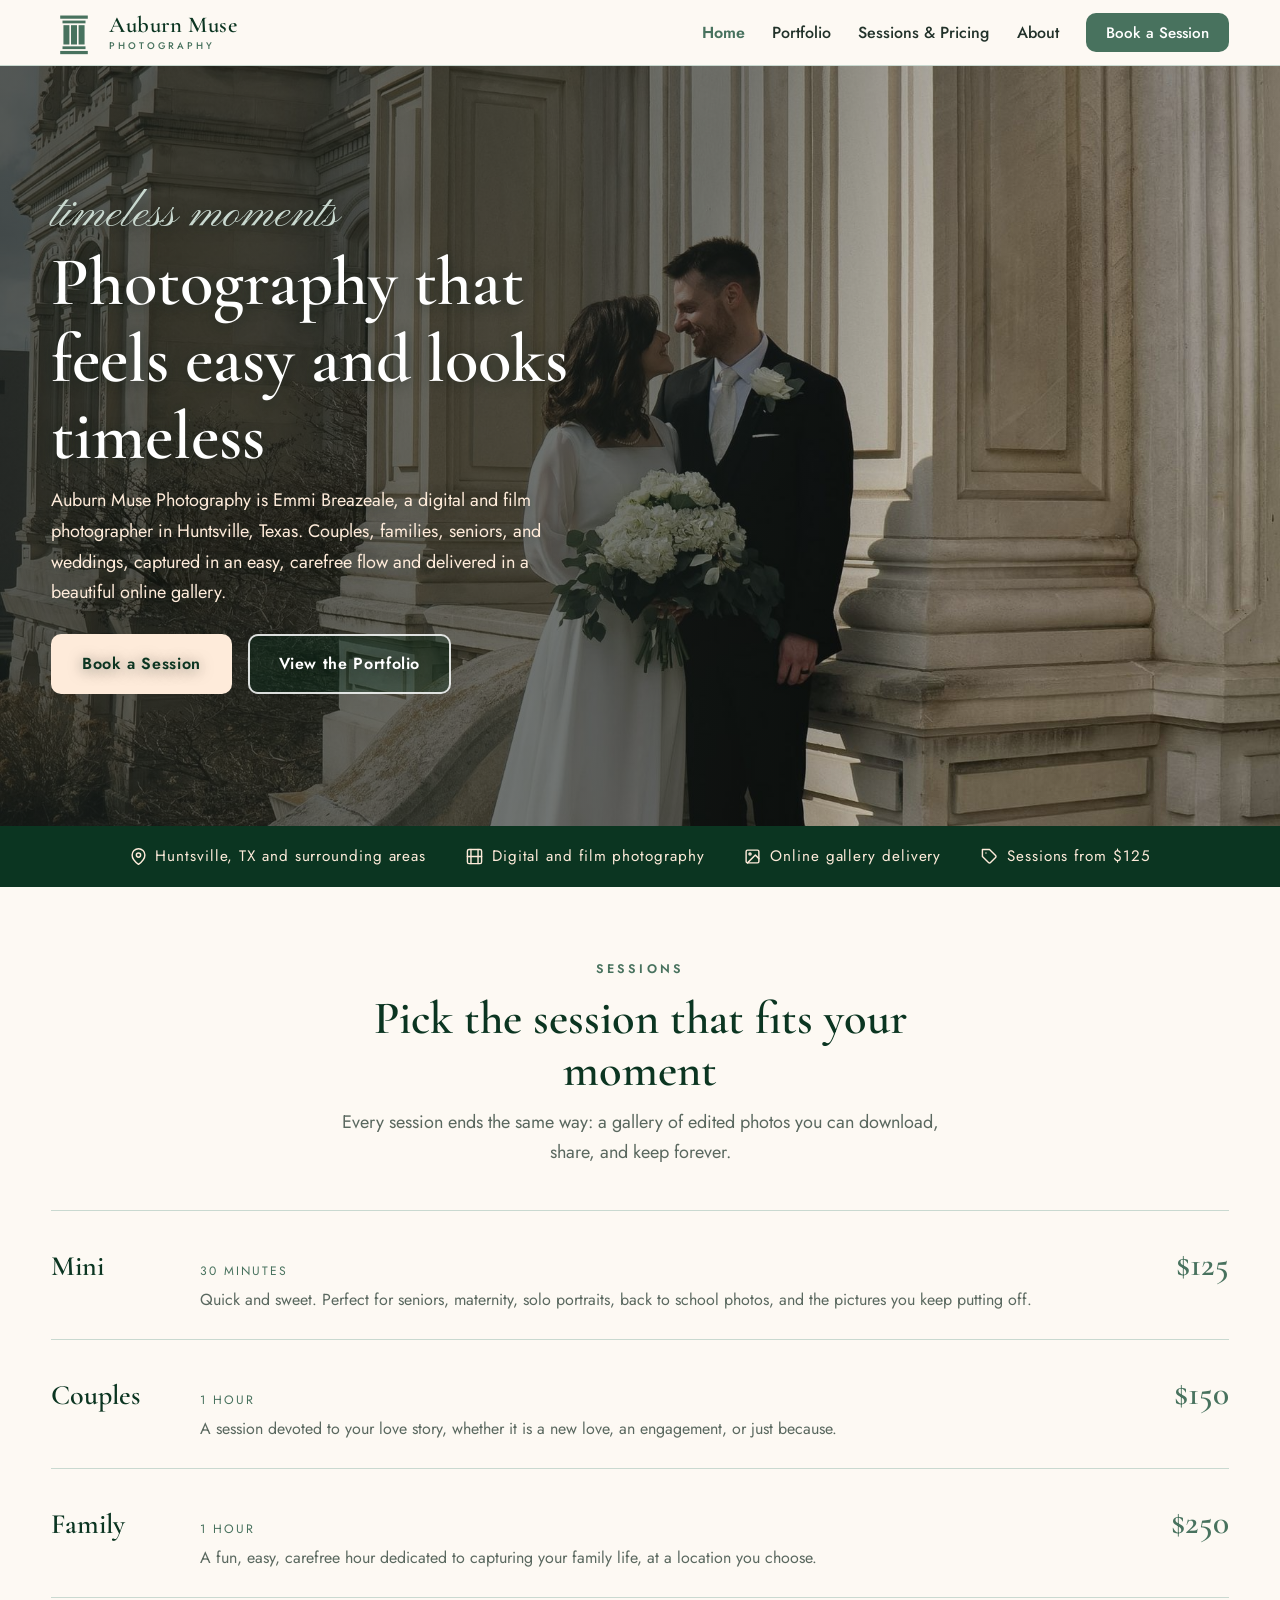
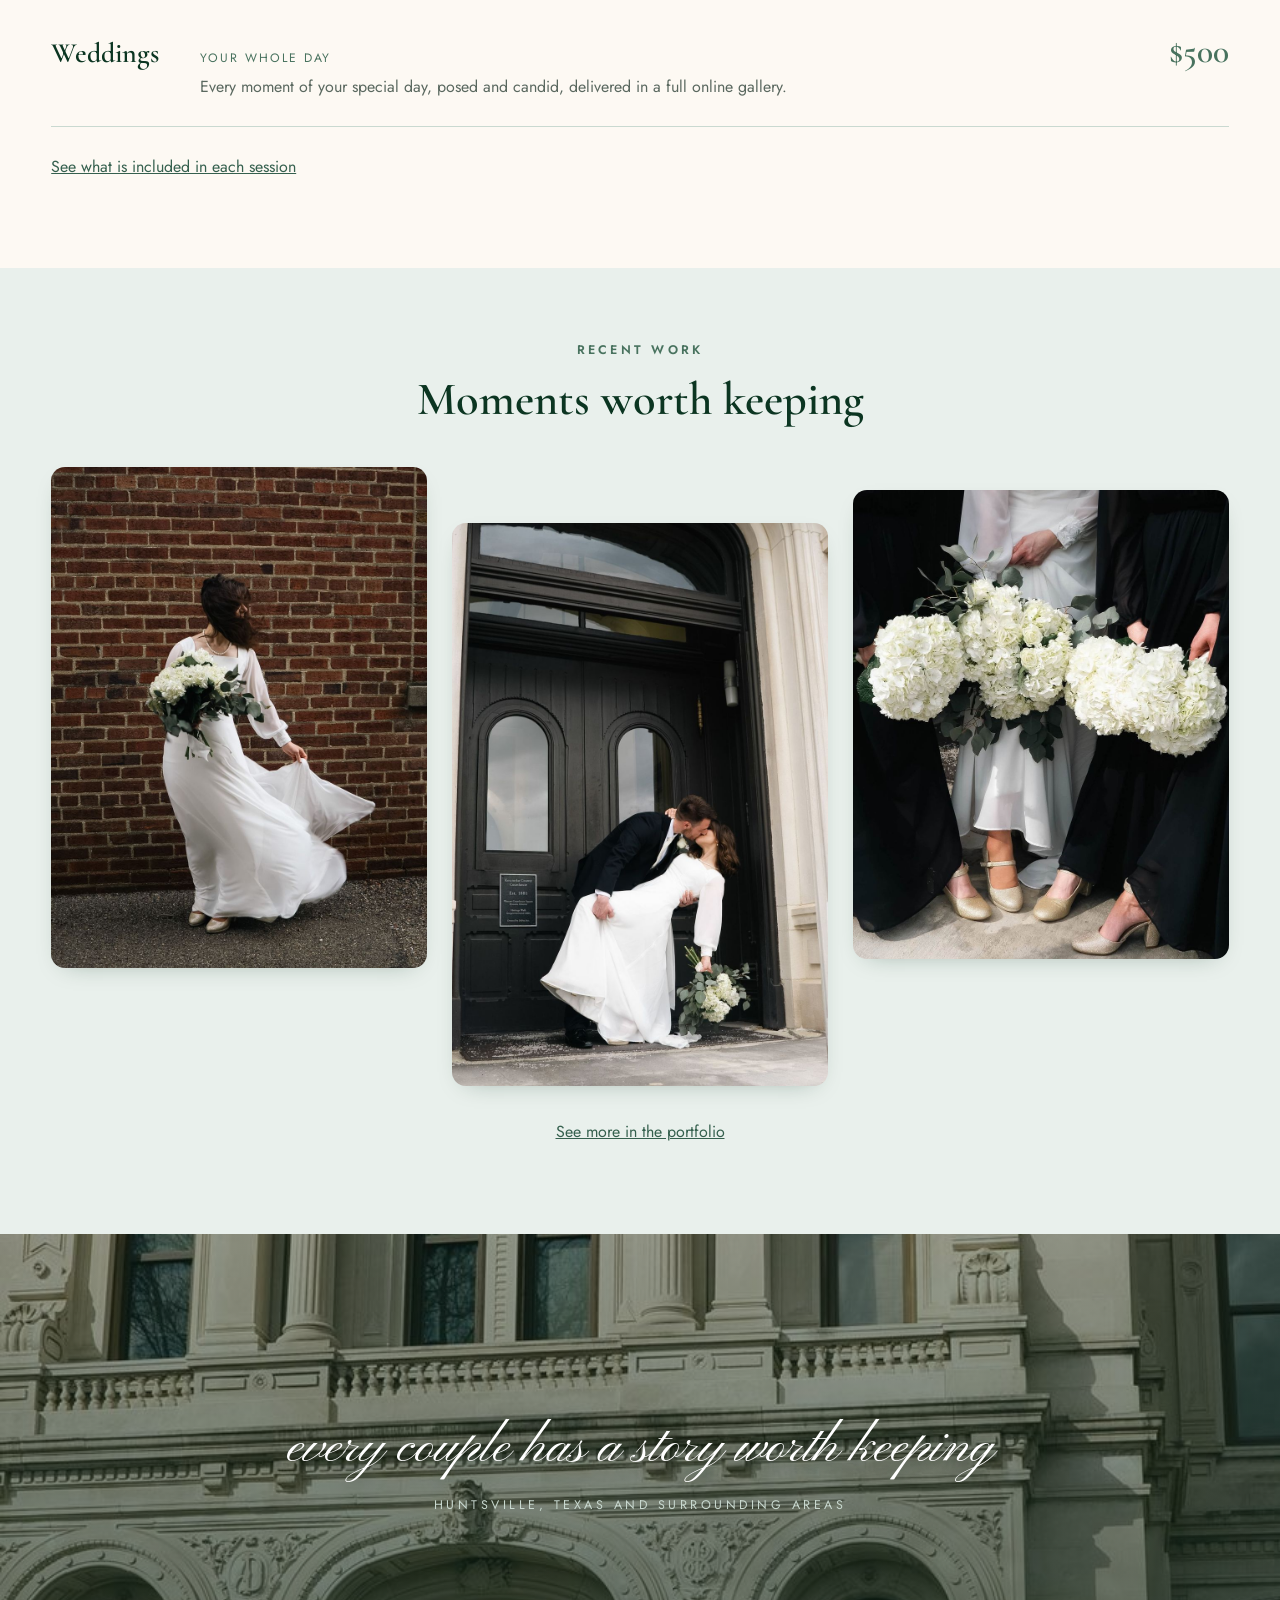
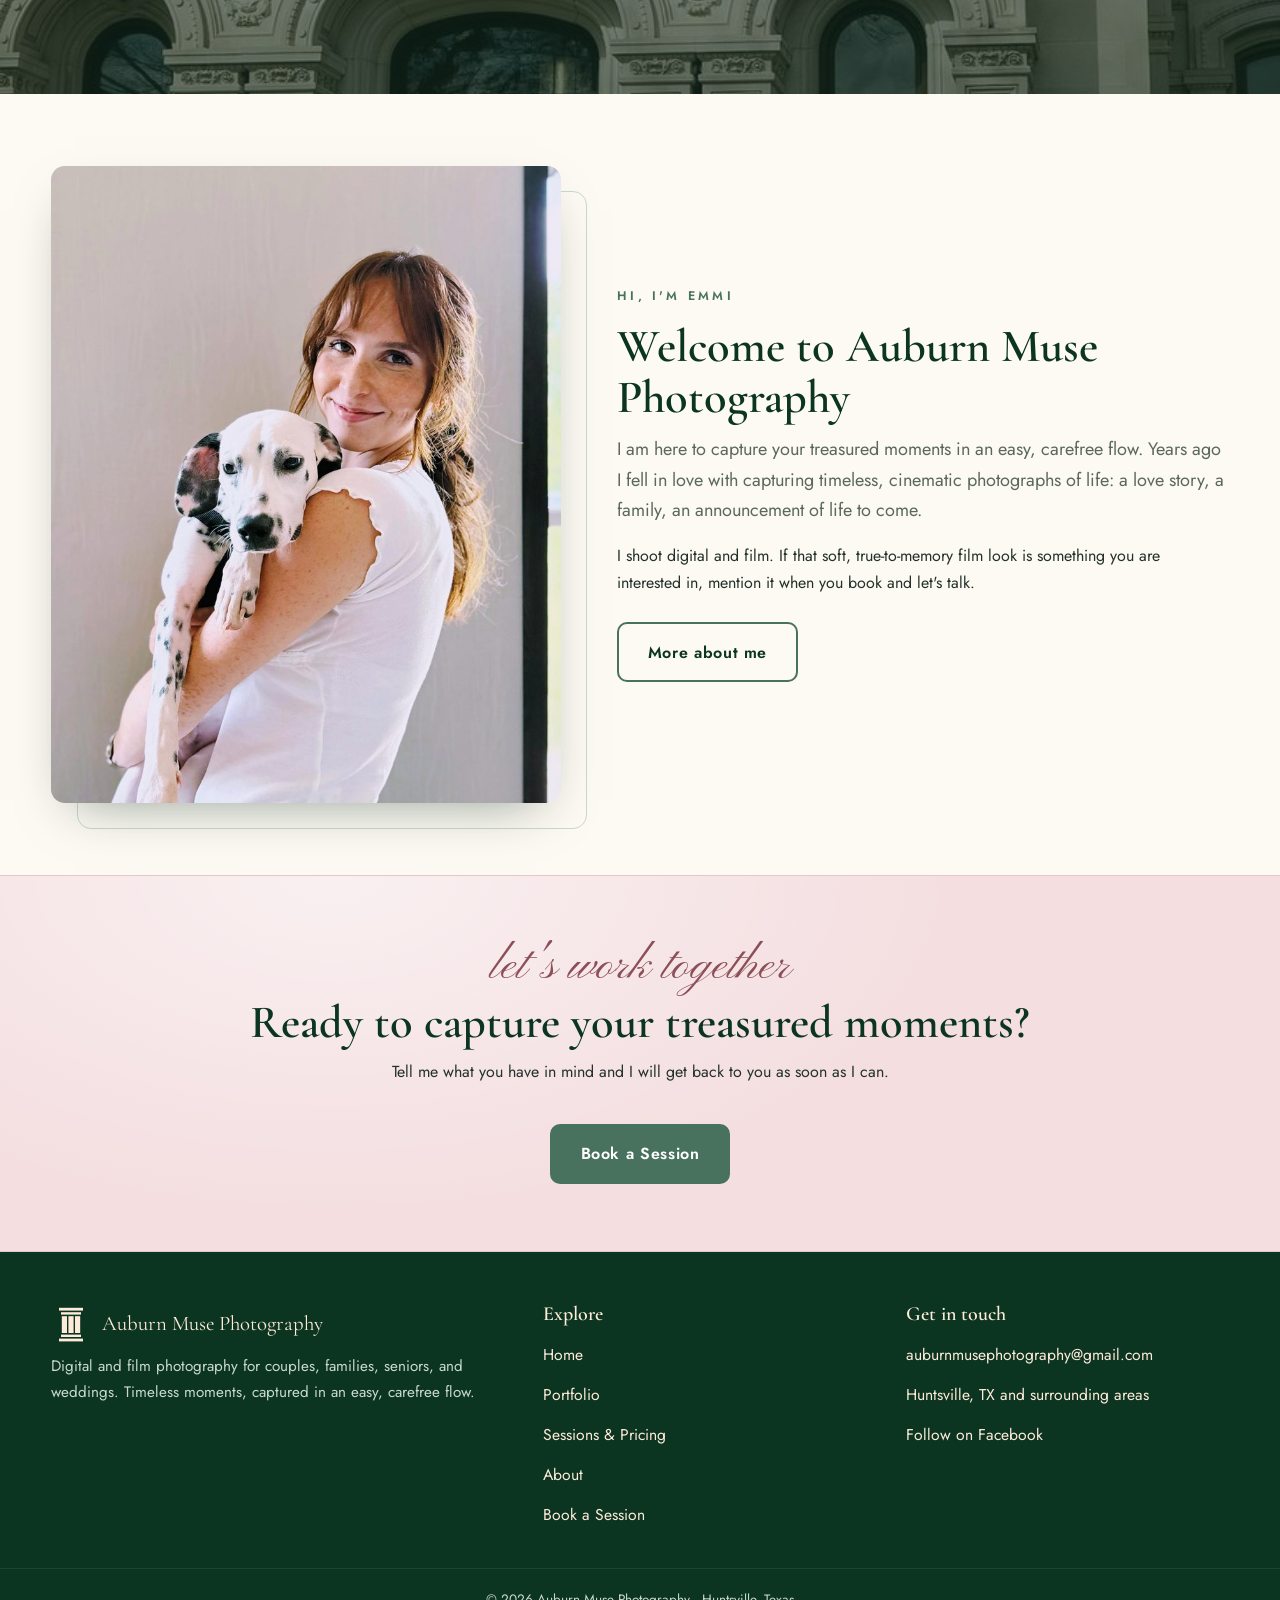
==== index.html @ 27976c20 "Add the remaining Pixieset photos, Facebook link, and an editorial design pass Pulled the other 10 p" ====
<!DOCTYPE html>
<html lang="en">
<head>
  <meta charset="UTF-8">
  <meta name="viewport" content="width=device-width, initial-scale=1.0">
  <meta name="color-scheme" content="light only">
  <meta name="supported-color-schemes" content="light">
  <!-- DRAFT MODE: remove the noindex line and open robots.txt at launch -->
  <meta name="robots" content="noindex,nofollow">
  <title>Auburn Muse Photography | Huntsville, TX Photographer</title>
  <meta name="description" content="Digital and film photography in Huntsville, Texas. Couples, family, senior, and wedding sessions with an easy, carefree flow, delivered in a beautiful online gallery. Sessions from $125.">
  <link rel="canonical" href="https://alexharper24.github.io/auburnmuse-website-repo/">
  <meta name="geo.region" content="US-TX">
  <meta name="geo.placename" content="Huntsville, Texas">
  <meta property="og:type" content="website">
  <meta property="og:title" content="Auburn Muse Photography | Huntsville, TX Photographer">
  <meta property="og:description" content="Digital and film photography in Huntsville, Texas. Couples, families, seniors, and weddings, captured in an easy, carefree flow.">
  <meta property="og:url" content="https://alexharper24.github.io/auburnmuse-website-repo/">
  <meta property="og:image" content="https://alexharper24.github.io/auburnmuse-website-repo/img/hero-couple-columns.jpg">
  <meta property="og:site_name" content="Auburn Muse Photography">
  <meta name="twitter:card" content="summary_large_image">
  <link rel="icon" href="favicon.ico?v=1" sizes="any">
  <link rel="icon" type="image/png" href="img/favicon.png?v=1">
  <link rel="apple-touch-icon" href="img/apple-touch-icon.png?v=1">
  <link rel="preconnect" href="https://fonts.googleapis.com">
  <link rel="preconnect" href="https://fonts.gstatic.com" crossorigin>
  <link href="https://fonts.googleapis.com/css2?family=Cormorant+Garamond:ital,wght@0,400;0,500;0,600;0,700;1,400;1,500&family=Jost:wght@400;500;600&family=Pinyon+Script&display=swap" rel="stylesheet">
  <link rel="stylesheet" href="style.css?v=4">
  <script type="application/ld+json">
  {
    "@context": "https://schema.org",
    "@type": "LocalBusiness",
    "name": "Auburn Muse Photography",
    "description": "Digital and film photography in Huntsville, Texas. Couples, family, senior, and wedding photo sessions delivered in an online gallery.",
    "image": "https://alexharper24.github.io/auburnmuse-website-repo/img/hero-couple-columns.jpg",
    "url": "https://alexharper24.github.io/auburnmuse-website-repo/",
    "email": "auburnmusephotography@gmail.com",
    "priceRange": "$125-$500",
    "founder": { "@type": "Person", "name": "Emmi Breazeale" },
    "address": { "@type": "PostalAddress", "addressLocality": "Huntsville", "addressRegion": "TX", "addressCountry": "US" },
    "areaServed": "Huntsville, Texas and surrounding areas",
    "sameAs": ["https://www.facebook.com/profile.php?id=61593347330712"]
  }
  </script>
</head>
<body>

<header class="nav">
  <div class="wrap">
    <a class="brand" href="index.html" aria-label="Auburn Muse Photography home">
      <span class="mark"><svg viewBox="0 0 100 100" aria-hidden="true" focusable="false" fill="currentColor"><rect x="20" y="12" width="60" height="7"/><rect x="25" y="23" width="50" height="6"/><rect x="27" y="33" width="13" height="42"/><rect x="43.5" y="33" width="13" height="42"/><rect x="60" y="33" width="13" height="42"/><rect x="25" y="79" width="50" height="6"/><rect x="20" y="89" width="60" height="7"/></svg></span>
      <span class="name">Auburn Muse<span>Photography</span></span>
    </a>
    <button class="nav-toggle" id="navToggle" aria-label="Open menu" aria-expanded="false" aria-controls="navLinks">
      <span></span><span></span><span></span>
    </button>
    <ul class="nav-links" id="navLinks">
      <li><a href="index.html" class="active">Home</a></li>
      <li><a href="portfolio.html">Portfolio</a></li>
      <li><a href="pricing.html">Sessions &amp; Pricing</a></li>
      <li><a href="about.html">About</a></li>
      <li><a href="book.html" class="nav-cta">Book a Session</a></li>
    </ul>
  </div>
</header>

<section class="hero-full">
  <img class="hero-bg" src="img/hero-couple-columns.jpg" alt="A bride and groom smile at each other beside the stone columns of a historic building" width="1800" height="1419" fetchpriority="high">
  <div class="hero-scrim" aria-hidden="true"></div>
  <div class="wrap">
    <div class="hero-copy">
      <span class="script-accent">timeless moments</span>
      <h1>Photography that feels easy and looks timeless</h1>
      <p class="lead">Auburn Muse Photography is Emmi Breazeale, a digital and film photographer in Huntsville, Texas. Couples, families, seniors, and weddings, captured in an easy, carefree flow and delivered in a beautiful online gallery.</p>
      <div class="hero-ctas">
        <a class="btn btn-primary" href="book.html">Book a Session</a>
        <a class="btn btn-ghost" href="portfolio.html">View the Portfolio</a>
      </div>
    </div>
  </div>
</section>

<div class="facts">
  <div class="wrap">
    <span><svg viewBox="0 0 24 24" fill="none" stroke="currentColor" stroke-width="2" stroke-linecap="round" stroke-linejoin="round" aria-hidden="true"><path d="M21 10c0 7-9 13-9 13s-9-6-9-13a9 9 0 0 1 18 0z"/><circle cx="12" cy="10" r="3"/></svg>Huntsville, TX and surrounding areas</span>
    <span><svg viewBox="0 0 24 24" fill="none" stroke="currentColor" stroke-width="2" stroke-linecap="round" stroke-linejoin="round" aria-hidden="true"><rect x="2" y="2" width="20" height="20" rx="2.18"/><line x1="7" y1="2" x2="7" y2="22"/><line x1="17" y1="2" x2="17" y2="22"/><line x1="2" y1="12" x2="22" y2="12"/></svg>Digital and film photography</span>
    <span><svg viewBox="0 0 24 24" fill="none" stroke="currentColor" stroke-width="2" stroke-linecap="round" stroke-linejoin="round" aria-hidden="true"><rect x="3" y="3" width="18" height="18" rx="2"/><circle cx="8.5" cy="8.5" r="1.5"/><path d="M21 15l-5-5L5 21"/></svg>Online gallery delivery</span>
    <span><svg viewBox="0 0 24 24" fill="none" stroke="currentColor" stroke-width="2" stroke-linecap="round" stroke-linejoin="round" aria-hidden="true"><path d="M20.59 13.41l-7.17 7.17a2 2 0 0 1-2.83 0L2 12V2h10l8.59 8.59a2 2 0 0 1 0 2.83z"/><line x1="7" y1="7" x2="7.01" y2="7"/></svg>Sessions from $125</span>
  </div>
</div>

<section class="section">
  <div class="wrap">
    <div class="section-head reveal">
      <p class="eyebrow">Sessions</p>
      <h2>Pick the session that fits your moment</h2>
      <p class="lead">Every session ends the same way: a gallery of edited photos you can download, share, and keep forever.</p>
    </div>
    <div class="sessions reveal">
      <div class="session-row">
        <div class="s-name">Mini</div>
        <p class="s-desc"><span class="len">30 minutes</span>Quick and sweet. Perfect for seniors, maternity, solo portraits, back to school photos, and the pictures you keep putting off.</p>
        <div class="s-price">$125</div>
      </div>
      <div class="session-row">
        <div class="s-name">Couples</div>
        <p class="s-desc"><span class="len">1 hour</span>A session devoted to your love story, whether it is a new love, an engagement, or just because.</p>
        <div class="s-price">$150</div>
      </div>
      <div class="session-row">
        <div class="s-name">Family</div>
        <p class="s-desc"><span class="len">1 hour</span>A fun, easy, carefree hour dedicated to capturing your family life, at a location you choose.</p>
        <div class="s-price">$250</div>
      </div>
      <div class="session-row">
        <div class="s-name">Weddings</div>
        <p class="s-desc"><span class="len">Your whole day</span>Every moment of your special day, posed and candid, delivered in a full online gallery.</p>
        <div class="s-price">$500</div>
      </div>
    </div>
    <p class="sessions-note reveal"><a href="pricing.html">See what is included in each session</a></p>
  </div>
</section>

<section class="section section-tint">
  <div class="wrap">
    <div class="section-head reveal">
      <p class="eyebrow">Recent work</p>
      <h2>Moments worth keeping</h2>
    </div>
    <div class="feat">
      <figure class="f-1 reveal"><img src="img/wedding-bride-twirl.jpg" alt="A bride twirls her chiffon skirt in front of a red brick wall, holding a white hydrangea bouquet" loading="lazy"></figure>
      <figure class="f-2 arch reveal"><img src="img/wedding-kiss-doorway.jpg" alt="A groom dips his bride for a kiss in the dark arched doorway of a historic courthouse" loading="lazy"></figure>
      <figure class="f-3 reveal"><img src="img/wedding-bouquets.jpg" alt="A bride and her bridesmaids hold bouquets of white hydrangeas in a close up detail photo" loading="lazy"></figure>
    </div>
    <p class="gallery-note reveal"><a href="portfolio.html">See more in the portfolio</a></p>
  </div>
</section>

<section class="photo-band">
  <img src="img/wedding-courthouse-facade.jpg" alt="A bride and groom stand together on the steps of an ornate historic courthouse" loading="lazy">
  <div class="band-scrim" aria-hidden="true"></div>
  <div class="wrap">
    <p>every couple has a story worth keeping</p>
    <p class="band-sub">Huntsville, Texas and surrounding areas</p>
  </div>
</section>

<section class="section">
  <div class="wrap">
    <div class="about-grid">
      <div class="about-photo reveal">
        <img src="img/emmi.jpg" alt="Emmi Breazeale smiling with a dalmatian puppy in her arms" loading="lazy" width="800" height="1000">
      </div>
      <div class="reveal">
        <p class="eyebrow">Hi, I'm Emmi</p>
        <h2>Welcome to Auburn Muse Photography</h2>
        <p class="lead">I am here to capture your treasured moments in an easy, carefree flow. Years ago I fell in love with capturing timeless, cinematic photographs of life: a love story, a family, an announcement of life to come.</p>
        <p>I shoot digital and film. If that soft, true-to-memory film look is something you are interested in, mention it when you book and let's talk.</p>
        <div class="hero-ctas">
          <a class="btn btn-ghost" href="about.html">More about me</a>
        </div>
      </div>
    </div>
  </div>
</section>

<section class="cta-ribbon">
  <div class="wrap reveal">
    <span class="script-accent">let's work together</span>
    <h2>Ready to capture your treasured moments?</h2>
    <p>Tell me what you have in mind and I will get back to you as soon as I can.</p>
    <a class="btn btn-primary" href="book.html">Book a Session</a>
  </div>
</section>

<footer class="footer">
  <div class="wrap">
    <div>
      <div class="foot-brand">
        <span class="mark"><svg viewBox="0 0 100 100" aria-hidden="true" focusable="false" fill="currentColor"><rect x="20" y="12" width="60" height="7"/><rect x="25" y="23" width="50" height="6"/><rect x="27" y="33" width="13" height="42"/><rect x="43.5" y="33" width="13" height="42"/><rect x="60" y="33" width="13" height="42"/><rect x="25" y="79" width="50" height="6"/><rect x="20" y="89" width="60" height="7"/></svg></span>
        <span class="fname">Auburn Muse Photography</span>
      </div>
      <p>Digital and film photography for couples, families, seniors, and weddings. Timeless moments, captured in an easy, carefree flow.</p>
    </div>
    <div>
      <h3>Explore</h3>
      <ul>
        <li><a href="index.html">Home</a></li>
        <li><a href="portfolio.html">Portfolio</a></li>
        <li><a href="pricing.html">Sessions &amp; Pricing</a></li>
        <li><a href="about.html">About</a></li>
        <li><a href="book.html">Book a Session</a></li>
      </ul>
    </div>
    <div>
      <h3>Get in touch</h3>
      <ul>
        <li><a href="mailto:auburnmusephotography@gmail.com">auburnmusephotography@gmail.com</a></li>
        <li><a href="https://www.google.com/maps/search/?api=1&amp;query=Huntsville%2C+TX" target="_blank" rel="noopener">Huntsville, TX and surrounding areas</a></li>
        <li><a href="https://www.facebook.com/profile.php?id=61593347330712" target="_blank" rel="noopener">Follow on Facebook</a></li>
      </ul>
    </div>
  </div>
  <div class="foot-bottom"><div class="wrap">&copy; <span id="year">2026</span> Auburn Muse Photography &middot; Huntsville, Texas</div></div>
</footer>

<script src="main.js?v=3"></script>
</body>
</html>
---- style.css ----
/* Auburn Muse Photography — design tokens (palette sampled from Emmi's flier) */
:root{
  --green:#48725e; --green-deep:#35604e; --green-ink:#0b3521; --green-line:#1d4632;
  --green-mist:#e9f0ec; --green-soft:#c9d9d0;
  /* Rose: the one accent that is not green, and the site's only other hue.
     The closing call-to-action band uses it LIGHT, so the page ends
     light-rose then dark-green footer instead of two dark green slabs.
     --rose-deep is the only rose safe for text (4.9:1 on the band). */
  --rose:#f4dee0; --rose-deep:#8c4f57; --rose-line:#e6c6ca; --rose-tint:#fbf1f2;
  --cream:#feebda; --cream-soft:#fbf3e9; --paper:#fdf9f3; --white:#fff;
  --ink:#22322a; --ink-soft:#5a685f;
  --maxw:1180px; --radius:14px;
  --shadow:0 20px 50px -24px rgba(11,53,33,.5);
  --shadow-sm:0 8px 24px -14px rgba(11,53,33,.4);
  --serif:'Cormorant Garamond',Georgia,serif;
  --script:'Pinyon Script',cursive;
  --sans:'Jost',system-ui,sans-serif;
  color-scheme: light only !important;
}

*{box-sizing:border-box}
html{scroll-behavior:smooth}
body{margin:0;font-family:var(--sans);color:var(--ink);background:var(--paper);
  line-height:1.7;-webkit-font-smoothing:antialiased}
img{max-width:100%;display:block;height:auto}
a{color:var(--green-deep)}
.wrap{width:min(92%,var(--maxw));margin-inline:auto}

h1,h2,h3{font-family:var(--serif);line-height:1.12;margin:0 0 .6rem;font-weight:600;
  color:var(--green-ink)}
h1{font-size:clamp(2.7rem,6vw,4.3rem)}
h2{font-size:clamp(2rem,3.8vw,2.9rem)}
h3{font-size:1.45rem}
.eyebrow{font-size:.78rem;font-weight:600;letter-spacing:.26em;text-transform:uppercase;
  color:var(--green);margin:0 0 .8rem}
.script-accent{font-family:var(--script);font-size:clamp(2rem,4vw,3rem);font-weight:400;
  color:var(--green);display:block;line-height:1;margin-bottom:.35rem}
/* On the dark bands the mid green fails contrast (2.5:1); use the soft tint (9.2:1) */
.section-dark .script-accent,.cta-ribbon .script-accent,.facts .script-accent,
.footer .script-accent{color:var(--green-soft)}
p{margin:.4rem 0 1rem}
.lead{font-size:1.13rem;color:var(--ink-soft)}

/* ---------- buttons ---------- */
.btn{display:inline-flex;align-items:center;justify-content:center;gap:.5rem;
  font-family:var(--sans);font-weight:600;font-size:1rem;text-decoration:none;
  border-radius:10px;padding:.9rem 1.8rem;border:2px solid transparent;letter-spacing:.04em;
  cursor:pointer;transition:transform .18s ease,background .18s ease,color .18s ease,border-color .18s ease}
.btn-primary{background:var(--green);color:#fff}
.btn-ghost{background:transparent;color:var(--green-ink);border-color:var(--green)}
.section-dark .btn-primary{background:var(--cream);color:var(--green-ink)}
.section-dark .btn-ghost{color:var(--cream);border-color:var(--cream)}
@media (hover:hover){
  .btn-primary:hover{background:var(--green-deep);transform:translateY(-2px)}
  .btn-ghost:hover{background:var(--green);color:#fff;transform:translateY(-2px)}
  .section-dark .btn-primary:hover{background:#fff;color:var(--green-ink)}
  .section-dark .btn-ghost:hover{background:var(--cream);color:var(--green-ink)}
}

/* ---------- nav ---------- */
.nav{position:sticky;top:0;z-index:90;background:var(--paper);
  border-bottom:1px solid var(--green-soft)}
.nav .wrap{display:flex;align-items:center;justify-content:space-between;gap:1rem;
  padding:.6rem 0}
.brand{display:flex;align-items:center;gap:.75rem;text-decoration:none}
.brand .mark{width:46px;height:46px;flex:none;color:var(--green)}
.brand .mark svg{width:100%;height:100%;display:block}
.brand .name{font-family:var(--serif);font-weight:600;font-size:1.42rem;color:var(--green-ink);
  line-height:1.05;display:flex;flex-direction:column;letter-spacing:.02em}
.brand .name span{font-family:var(--sans);font-weight:500;font-size:.6rem;color:var(--green);
  letter-spacing:.3em;text-transform:uppercase;margin-top:.15rem}
.nav-links{display:flex;align-items:center;gap:1.7rem;list-style:none;margin:0;padding:0}
.nav-links a{font-weight:500;font-size:1rem;color:var(--ink);text-decoration:none;
  padding:.45rem 0}
.nav-links a.active{color:var(--green);font-weight:600}
@media (hover:hover){.nav-links a:hover{color:var(--green)}}
.nav-links .nav-cta{background:var(--green);color:#fff;border-radius:10px;
  padding:.55rem 1.25rem;font-size:.95rem}
.nav-links .nav-cta.active{color:#fff}
@media (hover:hover){.nav-links .nav-cta:hover{background:var(--green-deep);color:#fff}}
.nav-toggle{display:none;background:none;border:0;padding:.6rem;cursor:pointer}
.nav-toggle span{display:block;width:26px;height:3px;background:var(--green-ink);margin:5px 0;
  border-radius:2px;transition:transform .3s ease,opacity .3s ease}
.nav-overlay{display:none}

/* ---------- hero (full-background photo, Emmi's Pixieset hero image) ---------- */
.hero-full{position:relative;min-height:min(88vh,760px);display:flex;align-items:center;
  background:var(--green-ink);overflow:hidden}
.hero-bg{position:absolute;inset:0;width:100%;height:100%;object-fit:cover;
  object-position:70% 38%}
/* Scrim tuned to let the photograph read rather than sit under a green film.
   The wash is near-neutral charcoal rather than saturated green, so the stone
   keeps its own warm tone. It holds steady across the text column, then falls to
   nothing over the couple, which is the half of the frame that reads as "tinted". */
.hero-scrim{position:absolute;inset:0;background:linear-gradient(100deg,
  rgba(24,30,27,.74) 0%,rgba(24,30,27,.66) 32%,rgba(24,30,27,.6) 52%,
  rgba(24,30,27,.16) 74%,rgba(24,30,27,0) 92%)}
.hero-full .hero-copy{text-shadow:0 2px 14px rgba(12,30,22,.55)}
.hero-full .wrap{position:relative;z-index:1;padding:5rem 0 5.5rem}
.hero-full .hero-copy{max-width:580px}
.hero-full h1{color:#fff}
.hero-full .script-accent{color:var(--green-soft)}
.hero-full .lead{color:var(--cream);max-width:46ch}
.hero-full .btn-primary{background:var(--cream);color:var(--green-ink)}
.hero-full .btn-ghost{color:#fff;border-color:rgba(255,255,255,.85);
  background:rgba(11,53,33,.35)}
@media (hover:hover){
  .hero-full .btn-primary:hover{background:#fff;color:var(--green-ink)}
  .hero-full .btn-ghost:hover{background:#fff;color:var(--green-ink);border-color:#fff}
}
.hero-ctas{display:flex;gap:1rem;flex-wrap:wrap;margin-top:1.6rem}

/* ---------- facts strip ---------- */
.facts{background:var(--green-ink);color:var(--cream)}
.facts .wrap{display:flex;justify-content:center;gap:2.5rem;flex-wrap:wrap;
  padding:1.1rem 0;font-size:.95rem;letter-spacing:.06em}
.facts span{display:inline-flex;align-items:center;gap:.55rem}
.facts svg{width:17px;height:17px;flex:none}

/* ---------- sections ---------- */
.section{padding:4.5rem 0}
.section-tint{background:var(--green-mist)}
.section-dark{background:var(--green-ink);color:var(--cream)}
.section-dark h2,.section-dark h3{color:var(--cream)}
.section-dark p{color:var(--cream)}
.section-dark .eyebrow{color:var(--green-soft)}
.section-head{max-width:640px;margin:0 auto 2.6rem;text-align:center}

/* ---------- session list (typographic, not boxed) ----------
   Four bordered cards in a row read as a grid of tiles. These are hairline-ruled
   rows instead: the price carries the visual weight and the rules carry the
   rhythm, so the section reads as a printed rate card. */
.sessions{border-top:1px solid var(--green-soft)}
.session-row{display:grid;grid-template-columns:auto 1fr auto;gap:1.5rem 2rem;
  align-items:baseline;padding:1.6rem 0;border-bottom:1px solid var(--green-soft)}
.session-row .s-name{font-family:var(--serif);font-size:1.75rem;font-weight:600;
  color:var(--green-ink);min-width:9ch}
.session-row .s-desc{color:var(--ink-soft);font-size:1rem;margin:0}
.session-row .s-desc .len{display:block;font-size:.76rem;letter-spacing:.16em;
  text-transform:uppercase;color:var(--green);margin-bottom:.25rem}
.session-row .s-price{font-family:var(--serif);font-size:2.1rem;font-weight:600;
  color:var(--green);white-space:nowrap}
.sessions-note{margin-top:1.6rem;color:var(--ink-soft)}

/* ---------- featured photo strip (staggered, not a flat row) ----------
   Equal tiles in a line is the most "templated" shape on the page. The middle
   frame drops and takes the arch, the outer two sit high at different heights. */
.feat{display:grid;grid-template-columns:repeat(3,1fr);gap:1.6rem;align-items:start}
.feat figure{margin:0;border-radius:var(--radius);overflow:hidden;box-shadow:var(--shadow-sm)}
.feat img{object-fit:cover;width:100%;transition:transform .5s ease;display:block}
.feat .f-1 img{aspect-ratio:3/4}
.feat .f-2{margin-top:3.5rem}
.feat .f-2 img{aspect-ratio:2/3}
.feat .f-3{margin-top:1.4rem}
.feat .f-3 img{aspect-ratio:4/5}
@media (hover:hover){.feat figure:hover img{transform:scale(1.04)}}

/* The arch echoes the courthouse doorways and windows in Emmi's own photographs,
   and the column mark in her logo. Used sparingly as the signature shape. */
.arch{border-radius:50% 50% var(--radius) var(--radius) / 26% 26% 3% 3%;
  overflow:hidden}

/* ---------- full-bleed photo band ----------
   Breaks the page out of the centered-column rhythm and gives the eye a rest
   between content sections. */
.photo-band{position:relative;min-height:min(58vh,460px);display:flex;
  align-items:center;justify-content:center;text-align:center;overflow:hidden;
  background:var(--green-ink)}
.photo-band img{position:absolute;inset:0;width:100%;height:100%;object-fit:cover}
.photo-band .band-scrim{position:absolute;inset:0;
  background:linear-gradient(180deg,rgba(16,40,28,.42),rgba(16,40,28,.62))}
.photo-band .wrap{position:relative;z-index:1;padding:3rem 0}
.photo-band p{color:#fff;font-family:var(--script);
  font-size:clamp(2.1rem,4.4vw,3.4rem);line-height:1.25;margin:0;
  text-shadow:0 2px 18px rgba(10,26,18,.6)}
.photo-band .band-sub{font-family:var(--sans);font-size:.78rem;letter-spacing:.28em;
  text-transform:uppercase;color:var(--green-soft);margin-top:1rem;text-shadow:none}

/* ---------- about teaser / about page ---------- */
.about-grid{display:grid;grid-template-columns:1fr 1.2fr;gap:3.5rem;align-items:center}
.about-grid img{border-radius:var(--radius);box-shadow:var(--shadow);width:100%}
/* Offset frame behind the portrait: asymmetry instead of a centered slab */
.about-photo{position:relative}
.about-photo::after{content:"";position:absolute;inset:1.6rem -1.6rem -1.6rem 1.6rem;
  border:1px solid var(--green-soft);border-radius:var(--radius);z-index:-1}
/* Opening line gets a serif lift so the story does not start as flat body copy */
.about-lede::first-letter{font-family:var(--serif);font-size:3.6rem;line-height:.82;
  float:left;padding:.28rem .5rem 0 0;color:var(--green)}

/* Values: borderless rows with a hairline rule, not four boxes */
.values{display:grid;grid-template-columns:repeat(4,1fr);gap:2rem 2.2rem;margin-top:2.6rem}
.value-card{text-align:left;padding-top:1.4rem;border-top:2px solid var(--green-soft)}
.value-card .icon{width:40px;height:40px;color:var(--green-deep);display:inline-flex;
  align-items:center;justify-content:center;margin-bottom:.5rem;background:none}
.value-card .icon svg{width:26px;height:26px}
.value-card h3{font-size:1.22rem}
.value-card p{font-size:.95rem;color:var(--ink-soft);margin-bottom:0}
.quote{font-family:var(--script);font-size:clamp(1.9rem,3.5vw,2.7rem);color:var(--green);
  text-align:center;margin:0;line-height:1.3}

/* ---------- CTA ribbon ----------
   A light rose band, not another green one. Green-on-green made this section and
   the footer read as a single dark slab; going light inverts the rhythm so the
   page closes light then dark (10.6:1 between the two bands). Hairlines and a
   soft rose gradient keep it from washing into the paper section above it. */
.cta-ribbon{background:var(--rose);color:var(--ink);text-align:center;
  position:relative;overflow:hidden;
  border-top:1px solid var(--rose-line);border-bottom:1px solid var(--rose-line)}
.cta-ribbon::before{content:"";position:absolute;inset:0;
  background:radial-gradient(70% 130% at 26% 0%,rgba(255,255,255,.55),transparent 70%);
  pointer-events:none}
.cta-ribbon .wrap{padding:4.2rem 0;position:relative;z-index:1}
.cta-ribbon h2{color:var(--green-ink)}
.cta-ribbon p{color:var(--ink);max-width:52ch;margin-inline:auto}
.cta-ribbon .script-accent{color:var(--rose-deep)}
.cta-ribbon .btn{margin-top:1.4rem}
.cta-ribbon .btn-primary{background:var(--green);color:#fff}
@media (hover:hover){.cta-ribbon .btn-primary:hover{background:var(--green-deep)}}

/* ---------- portfolio gallery ---------- */
.gallery{columns:3;column-gap:1.3rem}
.g-item{margin:0 0 1.3rem;break-inside:avoid;border-radius:var(--radius);overflow:hidden;
  box-shadow:var(--shadow-sm);cursor:pointer;position:relative;padding:0;border:0;
  background:none;display:block;width:100%}
.g-item img{width:100%;transition:transform .4s ease}
@media (hover:hover){.g-item:hover img{transform:scale(1.04)}}
.gallery-note{text-align:center;color:var(--ink-soft);margin-top:2rem;font-size:1rem}

/* lightbox */
.lightbox{position:fixed;inset:0;background:rgba(11,53,33,.92);display:none;
  align-items:center;justify-content:center;z-index:200;padding:2rem}
.lightbox.open{display:flex}
.lightbox img{max-width:min(92vw,900px);max-height:84vh;width:auto;border-radius:10px;
  box-shadow:var(--shadow)}
.lightbox-close{position:absolute;top:1rem;right:1rem;width:48px;height:48px;border:0;
  border-radius:50%;background:rgba(254,235,218,.15);color:var(--cream);font-size:1.5rem;
  cursor:pointer;display:flex;align-items:center;justify-content:center}
@media (hover:hover){.lightbox-close:hover{background:rgba(254,235,218,.3)}}

/* ---------- pricing page ----------
   Alternating photo/text rows instead of a 2x2 grid of boxes. Each package gets
   a real photograph, and every other row flips so the eye zigzags down the page. */
.packages{display:grid;gap:3.5rem}
.package{display:grid;grid-template-columns:.85fr 1.15fr;gap:2.8rem;align-items:center}
.package:nth-child(even) .pkg-photo{order:2}
.package .pkg-photo{margin:0;border-radius:var(--radius);overflow:hidden;
  box-shadow:var(--shadow-sm)}
.package .pkg-photo img{width:100%;aspect-ratio:4/5;object-fit:cover}
.package .top{display:flex;align-items:baseline;gap:1.2rem;flex-wrap:wrap}
.package h2{margin-bottom:0}
.package .price{font-family:var(--serif);font-size:2.4rem;color:var(--green);font-weight:600}
.package .len{font-size:.78rem;letter-spacing:.18em;text-transform:uppercase;color:var(--green);
  margin:.4rem 0 .8rem}
.package ul{margin:1rem 0 0;padding:0;list-style:none;border-top:1px solid var(--green-soft);
  padding-top:1rem}
.package li{padding-left:1.4rem;position:relative;margin:.45rem 0;color:var(--ink-soft);
  font-size:.98rem}
.package li::before{content:"";position:absolute;left:0;top:.62em;width:6px;height:6px;
  border-radius:50%;background:var(--green)}
.travel-note{text-align:center;color:var(--ink-soft);margin-top:3rem;font-size:.98rem}

/* Process: a connected timeline rather than four separate cards */
.steps{display:grid;grid-template-columns:repeat(4,1fr);gap:1.8rem;position:relative}
.steps::before{content:"";position:absolute;left:0;right:0;top:22px;height:1px;
  background:var(--green-soft)}
.step{position:relative;padding-top:0;background:none;border:0}
.step .num{width:44px;height:44px;border-radius:50%;background:var(--green);color:#fff;
  font-family:var(--serif);font-size:1.35rem;font-weight:600;display:flex;
  align-items:center;justify-content:center;margin-bottom:1.1rem;position:relative;z-index:1}
.step h3{font-size:1.15rem}
.step p{font-size:.94rem;color:var(--ink-soft);margin-bottom:0}

/* ---------- book page ---------- */
.book-grid{display:grid;grid-template-columns:1.4fr 1fr;gap:2.6rem;align-items:start}
/* Grid children default to min-width:auto, so an unbreakable string (the 30
   character gmail address) sets the track's floor and pushes the panel past the
   viewport on a narrow phone. Both halves of the fix are needed. */
.book-grid > *{min-width:0}
.contact-row a,.contact-row div,.footer li a{overflow-wrap:break-word}
.form-panel{background:var(--white);border:1px solid var(--green-soft);border-radius:var(--radius);
  padding:2rem;box-shadow:var(--shadow-sm)}
.form-row{display:grid;grid-template-columns:1fr 1fr;gap:1rem}
label{display:block;font-weight:600;font-size:.92rem;margin:1rem 0 .3rem;color:var(--green-ink)}
input,select,textarea{width:100%;padding:.75rem .9rem;border:1px solid var(--green-soft);
  border-radius:10px;font-family:var(--sans);font-size:1rem;color:var(--ink);background:var(--paper)}
input:focus,select:focus,textarea:focus{outline:2px solid var(--green);border-color:var(--green)}
textarea{min-height:130px;resize:vertical}
.submit-row{margin-top:1.5rem}
.form-error{margin-top:1rem;background:#fdeaea;border:1px solid #e5b8b8;color:#7c2d2d;
  padding:.9rem 1.1rem;border-radius:10px;font-size:.95rem}
.form-thanks{background:var(--white);border:1px solid var(--green-soft);border-radius:var(--radius);
  padding:3rem 2rem;text-align:center;box-shadow:var(--shadow-sm)}
.thanks-badge{width:64px;height:64px;border-radius:50%;background:var(--green-mist);
  color:var(--green);display:inline-flex;align-items:center;justify-content:center;
  margin-bottom:1rem}
.thanks-badge svg{width:30px;height:30px}

.side-card{background:var(--white);border:1px solid var(--green-soft);border-radius:var(--radius);
  padding:1.8rem;box-shadow:var(--shadow-sm);margin-bottom:1.5rem}
.contact-row{display:flex;align-items:flex-start;gap:.9rem;margin:1.05rem 0;font-size:.98rem}
.contact-row .icon{width:42px;height:42px;border-radius:12px;background:var(--green-mist);
  color:var(--green-deep);display:inline-flex;align-items:center;justify-content:center;flex:none}
.contact-row .icon svg{width:20px;height:20px}
.contact-row a{color:var(--green-deep);font-weight:600;text-decoration:none;
  display:inline-block;padding:.2rem 0}
@media (hover:hover){.contact-row a:hover{text-decoration:underline}}
.contact-row .sub{display:block;font-size:.85rem;color:var(--ink-soft);font-weight:400}

/* FAQ */
.faq{max-width:760px;margin:0 auto}
.faq details{background:var(--white);border:1px solid var(--green-soft);border-radius:var(--radius);
  padding:1.1rem 1.4rem;margin-bottom:.9rem}
.faq summary{font-weight:600;cursor:pointer;color:var(--green-ink);font-size:1.02rem;
  padding:.3rem 0}
.faq p{color:var(--ink-soft);margin:.6rem 0 .2rem}

/* ---------- footer ---------- */
.footer{background:var(--green-ink);color:var(--cream);margin-top:0}
.footer .wrap{display:grid;grid-template-columns:1.4fr 1fr 1fr;gap:2.5rem;padding:3.2rem 0 2rem}
.footer h3{color:var(--cream);font-size:1.25rem}
.footer p{color:var(--green-soft);font-size:.95rem}
.footer ul{list-style:none;margin:0;padding:0}
.footer li a{color:var(--cream);text-decoration:none;display:inline-block;padding:.42rem 0;
  font-size:.98rem}
@media (hover:hover){.footer li a:hover{text-decoration:underline}}
.footer .foot-brand{display:flex;align-items:center;gap:.7rem;margin-bottom:.7rem}
.footer .foot-brand .mark{width:40px;height:40px;color:var(--cream)}
.footer .foot-brand .mark svg{width:100%;height:100%}
.footer .foot-brand .fname{font-family:var(--serif);font-size:1.3rem;color:var(--cream)}
.foot-bottom{border-top:1px solid var(--green-line);text-align:center;padding:1.2rem 0;
  font-size:.85rem;color:var(--green-soft)}
.foot-bottom .wrap{display:block;padding:0}

/* ---------- reveal ---------- */
.reveal{opacity:0;transform:translateY(22px);transition:opacity .7s ease,transform .7s ease}
.reveal.in{opacity:1;transform:none}
@media (prefers-reduced-motion:reduce){
  .reveal{opacity:1;transform:none;transition:none}
  html{scroll-behavior:auto}
}

/* ---------- touch: defeat the iOS double-tap ---------- */
@media (hover: none){
  .btn-primary:hover,.btn-ghost:hover,.feat figure:hover img,.g-item:hover img{transform:none}
  .btn-primary:hover{background:var(--green)}
  .btn-ghost:hover{background:transparent;color:var(--green-ink)}
  .section-dark .btn-primary:hover{background:var(--cream);color:var(--green-ink)}
  .section-dark .btn-ghost:hover{background:transparent;color:var(--cream)}
  .hero-full .btn-primary:hover{background:var(--cream);color:var(--green-ink)}
  .hero-full .btn-ghost:hover{background:rgba(11,53,33,.35);color:#fff;
    border-color:rgba(255,255,255,.85)}
}

/* ---------- responsive ---------- */
@media(max-width:1020px){
  .steps{grid-template-columns:repeat(2,1fr);gap:2rem 1.8rem}
  .steps::before{display:none}
  .values{grid-template-columns:repeat(2,1fr)}
  .gallery{columns:2}
  .package{grid-template-columns:1fr;gap:1.6rem}
  .package:nth-child(even) .pkg-photo{order:0}
  .package .pkg-photo img{aspect-ratio:16/10}
  .feat .f-2,.feat .f-3{margin-top:0}
}
@media(max-width:860px){
  /* Bug 1 fix: no backdrop-filter, solid bar so the fixed drawer isn't trapped */
  .nav{backdrop-filter:none;-webkit-backdrop-filter:none;background:var(--paper)}
  .nav-links{
    position:fixed;top:0;right:0;bottom:0;height:100vh;height:100dvh;
    width:min(80%,320px);background:var(--paper);
    flex-direction:column;align-items:flex-start;justify-content:flex-start;
    padding:5.5rem 2rem 2rem;gap:1.4rem;transform:translateX(100%);
    transition:transform .35s ease;box-shadow:-18px 0 50px -20px rgba(11,53,33,.45);
    z-index:70;overflow-y:auto}
  .nav-links.open{transform:none}
  /* 44px minimum tap targets in the drawer and footer */
  .nav-links a{padding:.7rem 0;display:block;width:100%}
  .footer li a{padding:.7rem 0}
  .nav-links .nav-cta{width:100%;justify-content:center;margin-left:0;margin-top:.5rem;
    display:inline-flex;padding:.7rem 1.25rem}
  .nav-toggle{display:block;position:relative;z-index:80}
  .nav-toggle.active span:nth-child(1){transform:translateY(8px) rotate(45deg)}
  .nav-toggle.active span:nth-child(2){opacity:0}
  .nav-toggle.active span:nth-child(3){transform:translateY(-8px) rotate(-45deg)}
  .nav-overlay{display:block;position:fixed;inset:0;background:rgba(11,53,33,.55);
    opacity:0;visibility:hidden;transition:opacity .35s ease,visibility .35s ease;z-index:60}
  .nav-overlay.open{opacity:1;visibility:visible}

  .session-row{grid-template-columns:1fr auto;gap:.4rem 1.2rem}
  .session-row .s-name{font-size:1.5rem;min-width:0}
  .session-row .s-desc{grid-column:1 / -1}
  .photo-band{min-height:44vh}
  .about-photo::after{display:none}
  .hero-full{min-height:78vh}
  .hero-full .wrap{padding:3.2rem 0 3.6rem}
  /* On small screens the copy spans the photo, so the ramp runs vertically and
     stays light at the top where the couple sits. */
  /* Mobile puts the copy over most of the frame, so the wash needs a real floor
     everywhere (.58 minimum holds 4.5:1 even against the brightest stone). */
  .hero-scrim{background:linear-gradient(180deg,rgba(24,30,27,.58) 0%,
    rgba(24,30,27,.66) 42%,rgba(24,30,27,.82) 100%)}
  .hero-bg{object-position:62% 26%}
  .about-grid,.book-grid{grid-template-columns:1fr}
  .packages{grid-template-columns:1fr}
  .feat{grid-template-columns:1fr;gap:1rem}
  .feat img{aspect-ratio:4/3}
  .section{padding:3.2rem 0}
  .footer .wrap{grid-template-columns:1fr;gap:1.6rem}
}
@media(max-width:560px){
  .steps{grid-template-columns:1fr}
  .values{grid-template-columns:1fr}
  .feat{grid-template-columns:1fr}
  .gallery{columns:1}
  .form-row{grid-template-columns:1fr}
  .facts .wrap{flex-direction:column;gap:.5rem;align-items:center}
}

/* ---------- print ---------- */
@media print{
  .nav,.footer,.cta-ribbon,.facts,.nav-overlay,.lightbox,.photo-band{display:none !important}
  body{background:#fff;color:#000}
  .reveal{opacity:1;transform:none}
}

/* ---------- iOS dark-mode lock: force light surfaces, protect deliberate dark ---------- */
@media (prefers-color-scheme: dark){
  html,body{background:var(--paper) !important;color:var(--ink) !important}
  .nav,.nav-links{background:var(--paper) !important}
  .form-panel,.side-card,.faq details,
  .form-thanks{background:var(--white) !important;color:var(--ink) !important}
  .value-card,.package,.step,.session-row{background:transparent !important;
    color:var(--ink) !important}
  .step .num{background:var(--green) !important;color:#fff !important}
  .section-tint{background:var(--green-mist) !important}
  input,select,textarea{background:var(--paper) !important;color:var(--ink) !important}
  /* deliberately dark surfaces stay dark */
  .facts,.section-dark,.footer,.hero-full,.photo-band{background:var(--green-ink) !important;
    color:var(--cream) !important}
  /* the CTA band is a LIGHT surface, so it belongs with the light overrides */
  .cta-ribbon{background:var(--rose) !important;color:var(--ink) !important}
  .cta-ribbon h2{color:var(--green-ink) !important}
  .cta-ribbon p{color:var(--ink) !important}
  .cta-ribbon .btn-primary{background:var(--green) !important;color:#fff !important}
  .photo-band p{color:#fff !important}
  .lightbox{background:rgba(11,53,33,.92) !important}
}
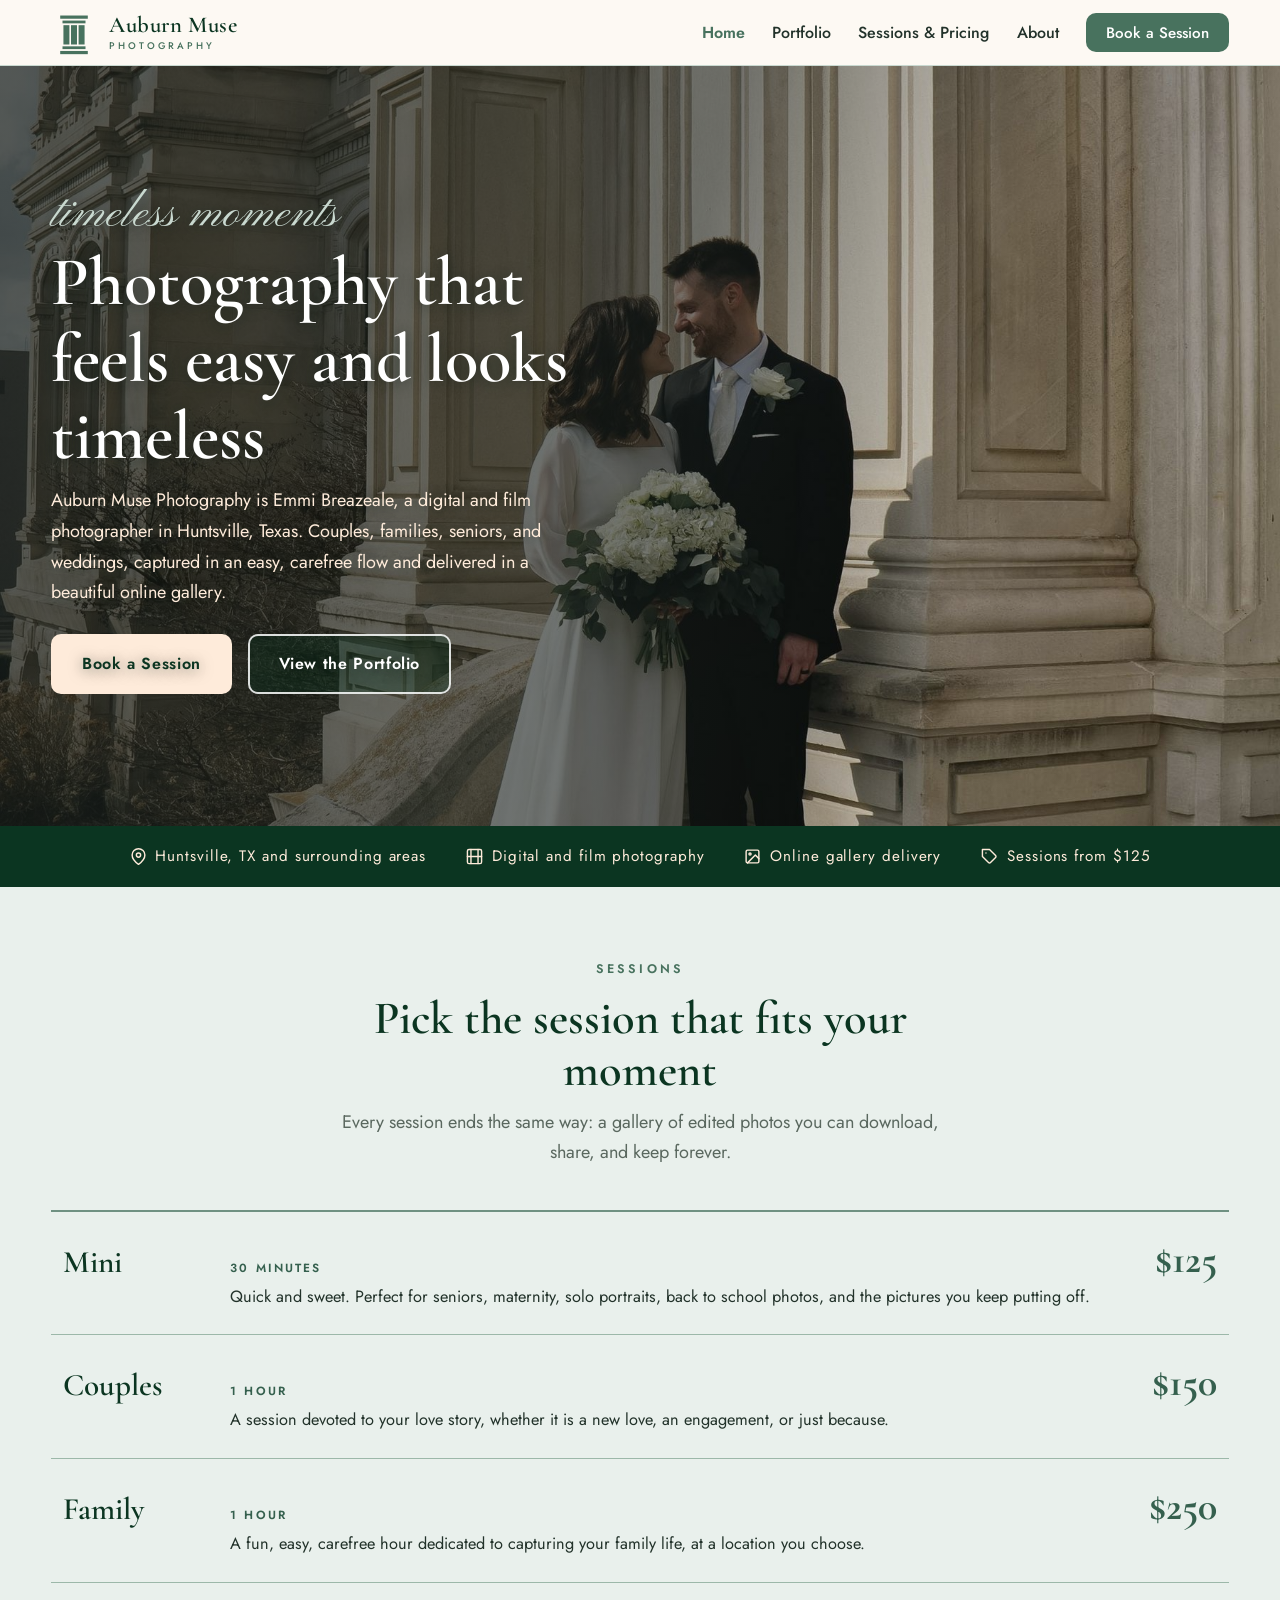
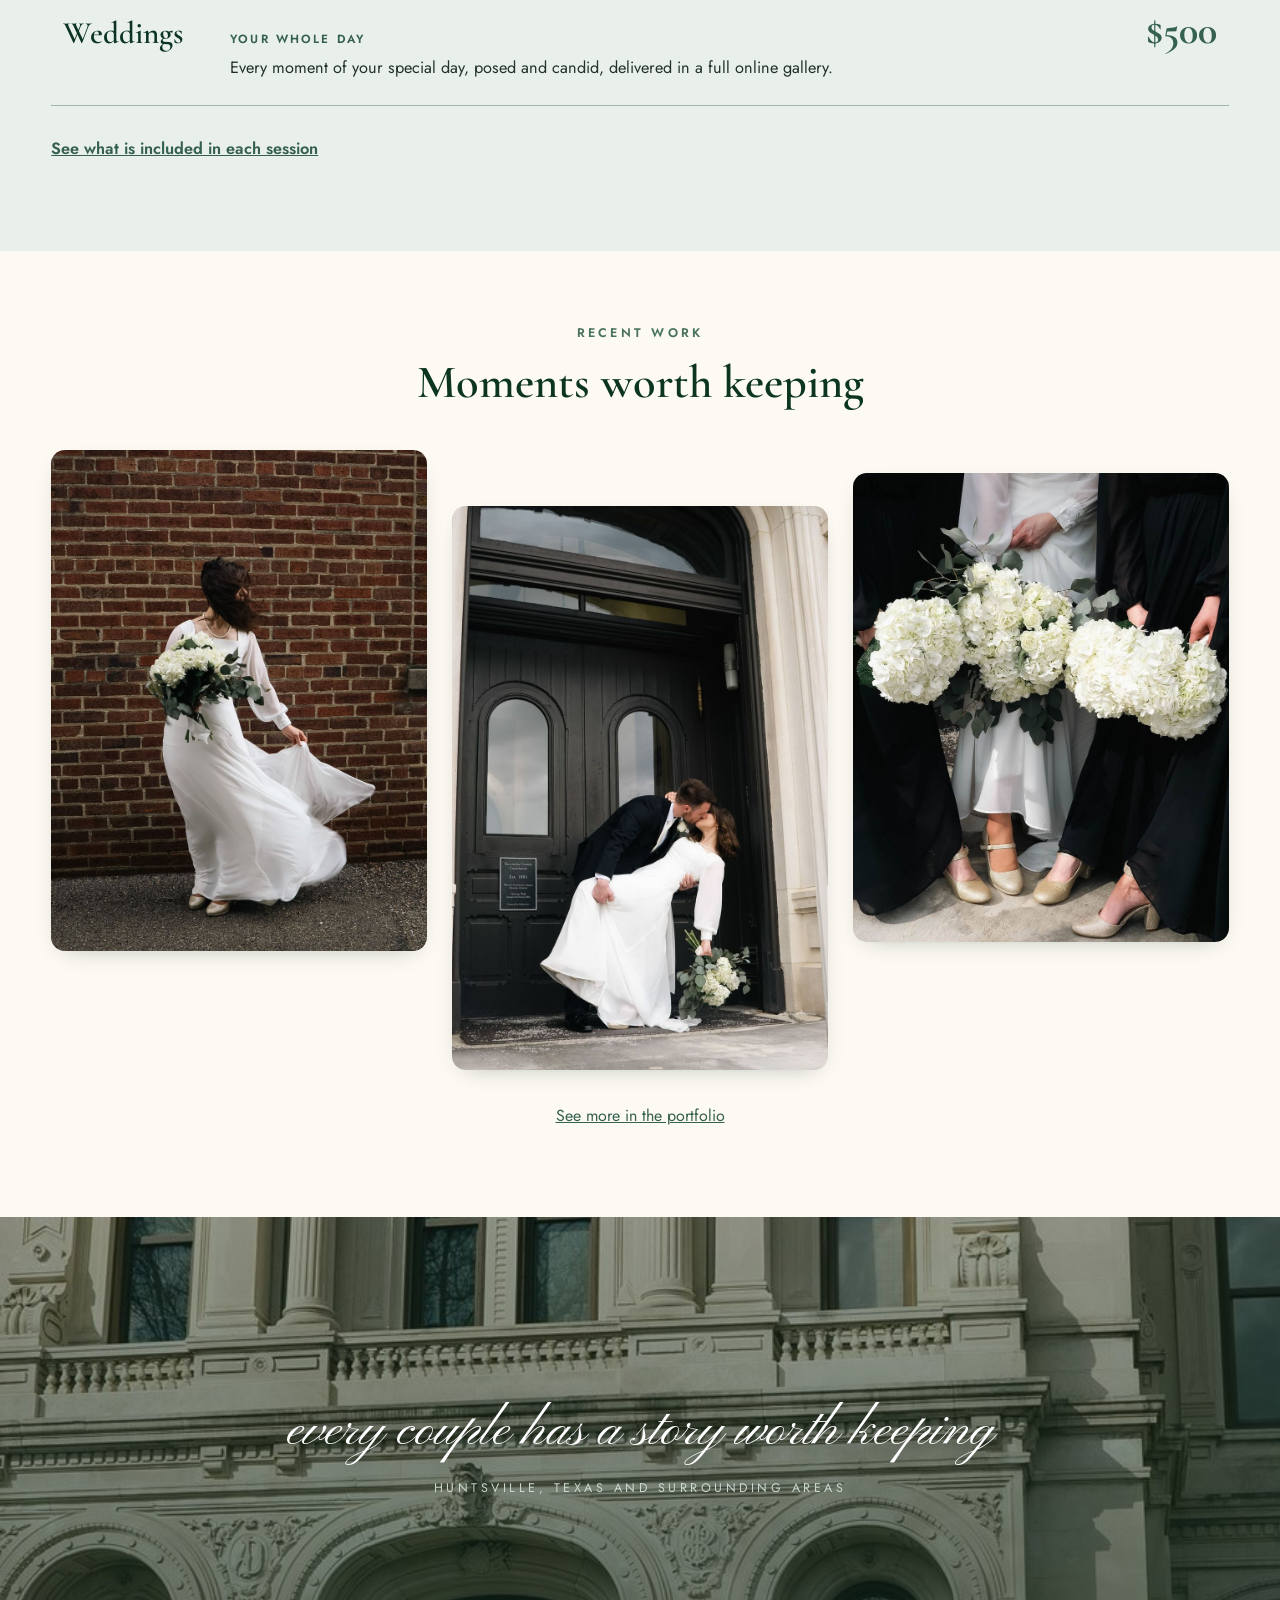
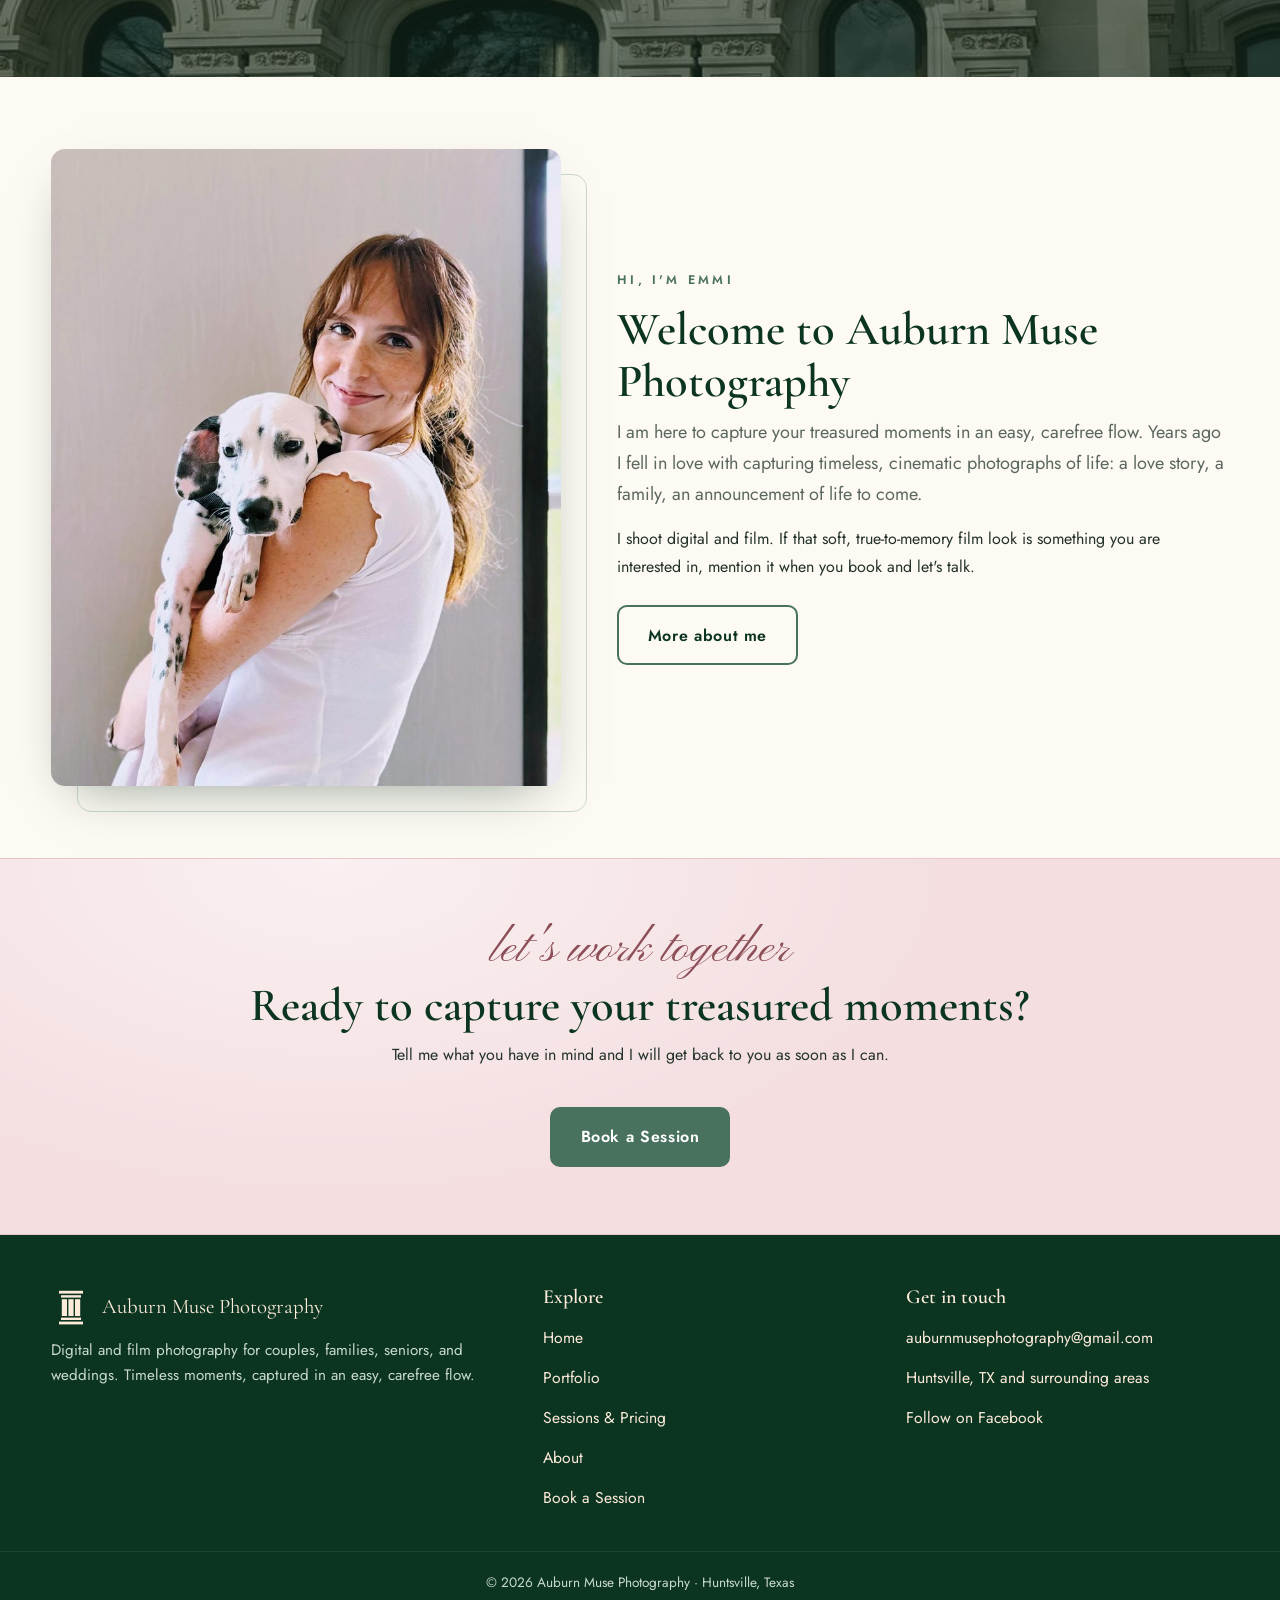
==== commit 8df96c19: "Strengthen the sessions section and the structural rules The sessions block read as washed out: it s" ====
--- a/index.html
+++ b/index.html
@@ -25,7 +25,7 @@
   <link rel="preconnect" href="https://fonts.googleapis.com">
   <link rel="preconnect" href="https://fonts.gstatic.com" crossorigin>
   <link href="https://fonts.googleapis.com/css2?family=Cormorant+Garamond:ital,wght@0,400;0,500;0,600;0,700;1,400;1,500&family=Jost:wght@400;500;600&family=Pinyon+Script&display=swap" rel="stylesheet">
-  <link rel="stylesheet" href="style.css?v=4">
+  <link rel="stylesheet" href="style.css?v=5">
   <script type="application/ld+json">
   {
     "@context": "https://schema.org",
@@ -89,7 +89,7 @@
   </div>
 </div>
 
-<section class="section">
+<section class="section section-tint">
   <div class="wrap">
     <div class="section-head reveal">
       <p class="eyebrow">Sessions</p>
@@ -122,7 +122,7 @@
   </div>
 </section>
 
-<section class="section section-tint">
+<section class="section">
   <div class="wrap">
     <div class="section-head reveal">
       <p class="eyebrow">Recent work</p>
--- a/style.css
+++ b/style.css
@@ -2,6 +2,9 @@
 :root{
   --green:#48725e; --green-deep:#35604e; --green-ink:#0b3521; --green-line:#1d4632;
   --green-mist:#e9f0ec; --green-soft:#c9d9d0;
+  /* Rules dark enough to actually read on the tinted background. --green-soft
+     was too pale for structural lines and made whole sections look washed out. */
+  --rule:#9cb8a9; --rule-strong:#6f9182;
   /* Rose: the one accent that is not green, and the site's only other hue.
      The closing call-to-action band uses it LIGHT, so the page ends
      light-rose then dark-green footer instead of two dark green slabs.
@@ -130,17 +133,20 @@
    Four bordered cards in a row read as a grid of tiles. These are hairline-ruled
    rows instead: the price carries the visual weight and the rules carry the
    rhythm, so the section reads as a printed rate card. */
-.sessions{border-top:1px solid var(--green-soft)}
-.session-row{display:grid;grid-template-columns:auto 1fr auto;gap:1.5rem 2rem;
-  align-items:baseline;padding:1.6rem 0;border-bottom:1px solid var(--green-soft)}
-.session-row .s-name{font-family:var(--serif);font-size:1.75rem;font-weight:600;
+.sessions{border-top:2px solid var(--rule-strong)}
+.session-row{display:grid;grid-template-columns:auto 1fr auto;gap:1.2rem 2rem;
+  align-items:baseline;padding:1.5rem .75rem;border-bottom:1px solid var(--rule);
+  transition:background .2s ease}
+.session-row .s-name{font-family:var(--serif);font-size:1.95rem;font-weight:600;
   color:var(--green-ink);min-width:9ch}
-.session-row .s-desc{color:var(--ink-soft);font-size:1rem;margin:0}
-.session-row .s-desc .len{display:block;font-size:.76rem;letter-spacing:.16em;
-  text-transform:uppercase;color:var(--green);margin-bottom:.25rem}
-.session-row .s-price{font-family:var(--serif);font-size:2.1rem;font-weight:600;
-  color:var(--green);white-space:nowrap}
-.sessions-note{margin-top:1.6rem;color:var(--ink-soft)}
+.session-row .s-desc{color:var(--ink);font-size:1.02rem;margin:0}
+.session-row .s-desc .len{display:block;font-size:.74rem;letter-spacing:.18em;
+  text-transform:uppercase;color:var(--green-deep);font-weight:600;margin-bottom:.3rem}
+.session-row .s-price{font-family:var(--serif);font-size:2.5rem;font-weight:700;
+  color:var(--green-deep);white-space:nowrap;line-height:1}
+@media (hover:hover){.session-row:hover{background:rgba(255,255,255,.6)}}
+.sessions-note{margin-top:1.8rem;font-size:1.02rem}
+.sessions-note a{font-weight:600}
 
 /* ---------- featured photo strip (staggered, not a flat row) ----------
    Equal tiles in a line is the most "templated" shape on the page. The middle
@@ -189,7 +195,7 @@
 
 /* Values: borderless rows with a hairline rule, not four boxes */
 .values{display:grid;grid-template-columns:repeat(4,1fr);gap:2rem 2.2rem;margin-top:2.6rem}
-.value-card{text-align:left;padding-top:1.4rem;border-top:2px solid var(--green-soft)}
+.value-card{text-align:left;padding-top:1.4rem;border-top:2px solid var(--rule-strong)}
 .value-card .icon{width:40px;height:40px;color:var(--green-deep);display:inline-flex;
   align-items:center;justify-content:center;margin-bottom:.5rem;background:none}
 .value-card .icon svg{width:26px;height:26px}
@@ -251,7 +257,7 @@
 .package .price{font-family:var(--serif);font-size:2.4rem;color:var(--green);font-weight:600}
 .package .len{font-size:.78rem;letter-spacing:.18em;text-transform:uppercase;color:var(--green);
   margin:.4rem 0 .8rem}
-.package ul{margin:1rem 0 0;padding:0;list-style:none;border-top:1px solid var(--green-soft);
+.package ul{margin:1rem 0 0;padding:0;list-style:none;border-top:1px solid var(--rule);
   padding-top:1rem}
 .package li{padding-left:1.4rem;position:relative;margin:.45rem 0;color:var(--ink-soft);
   font-size:.98rem}
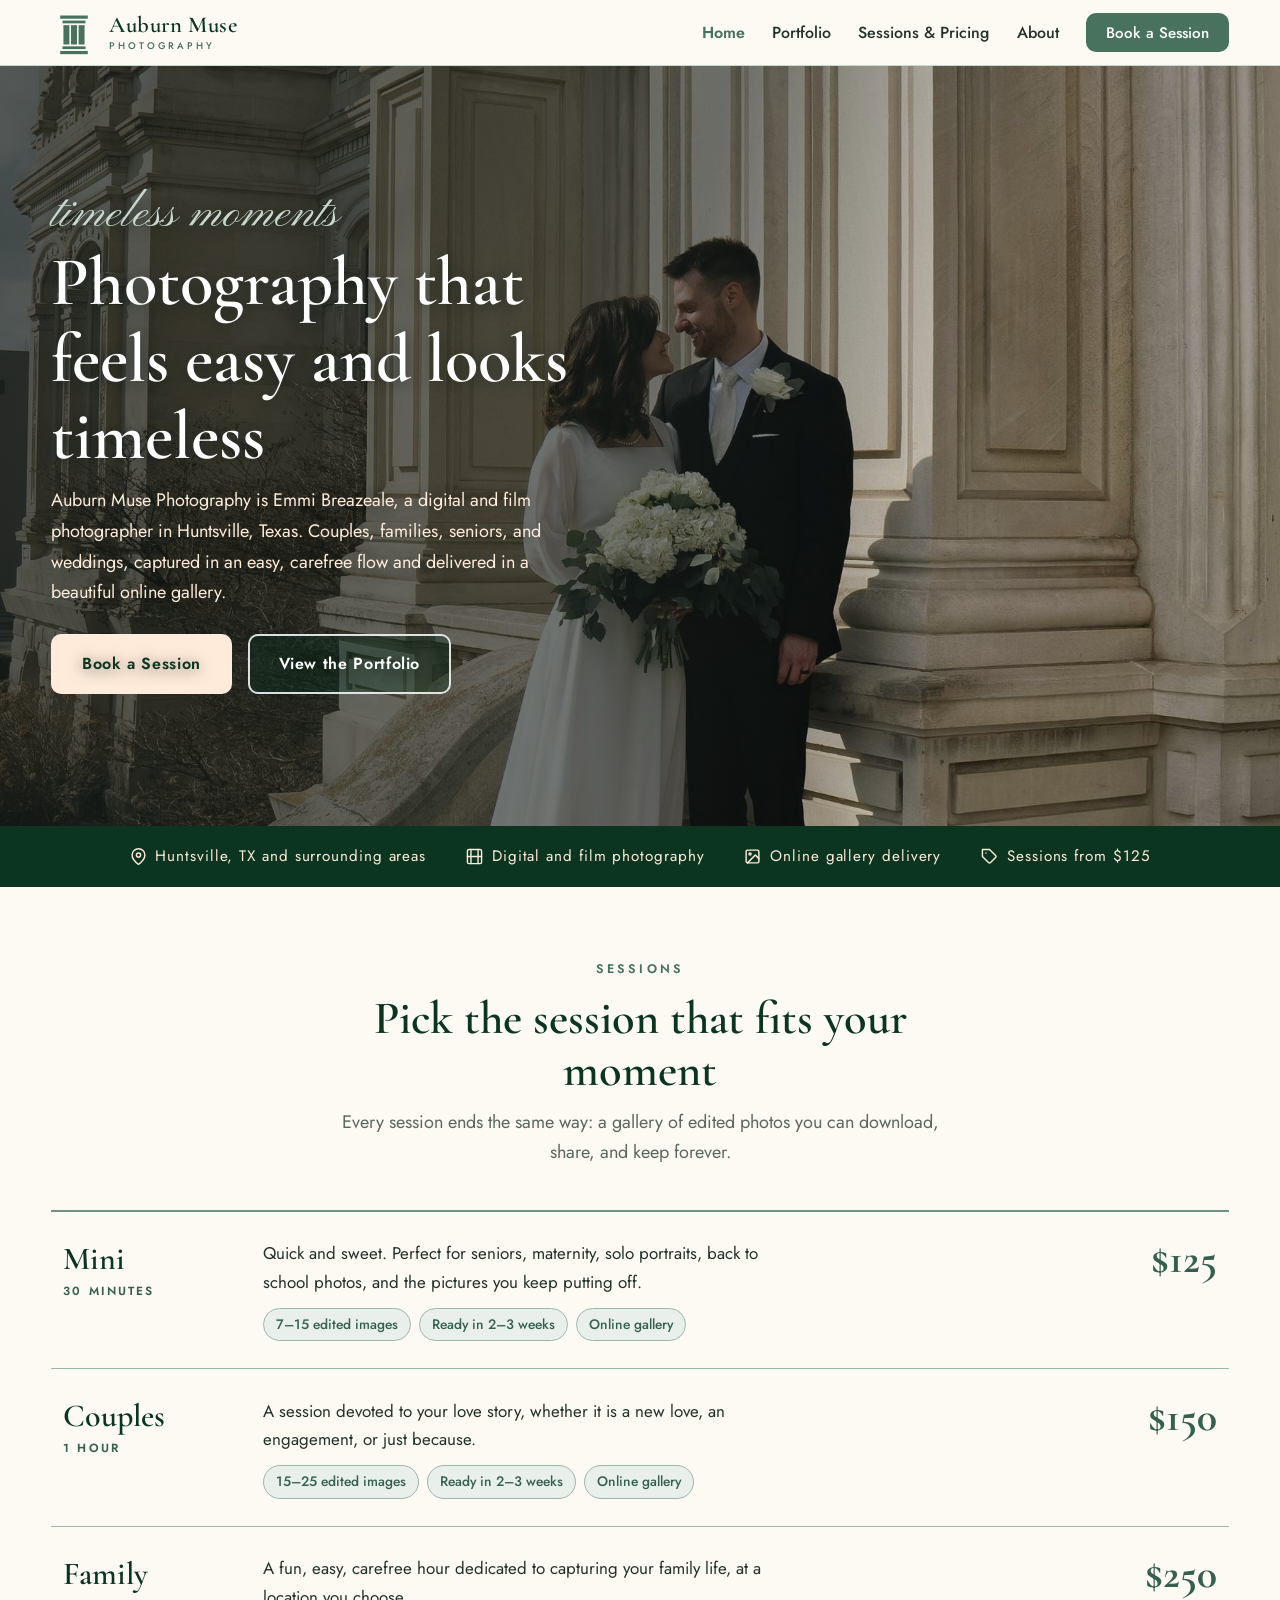
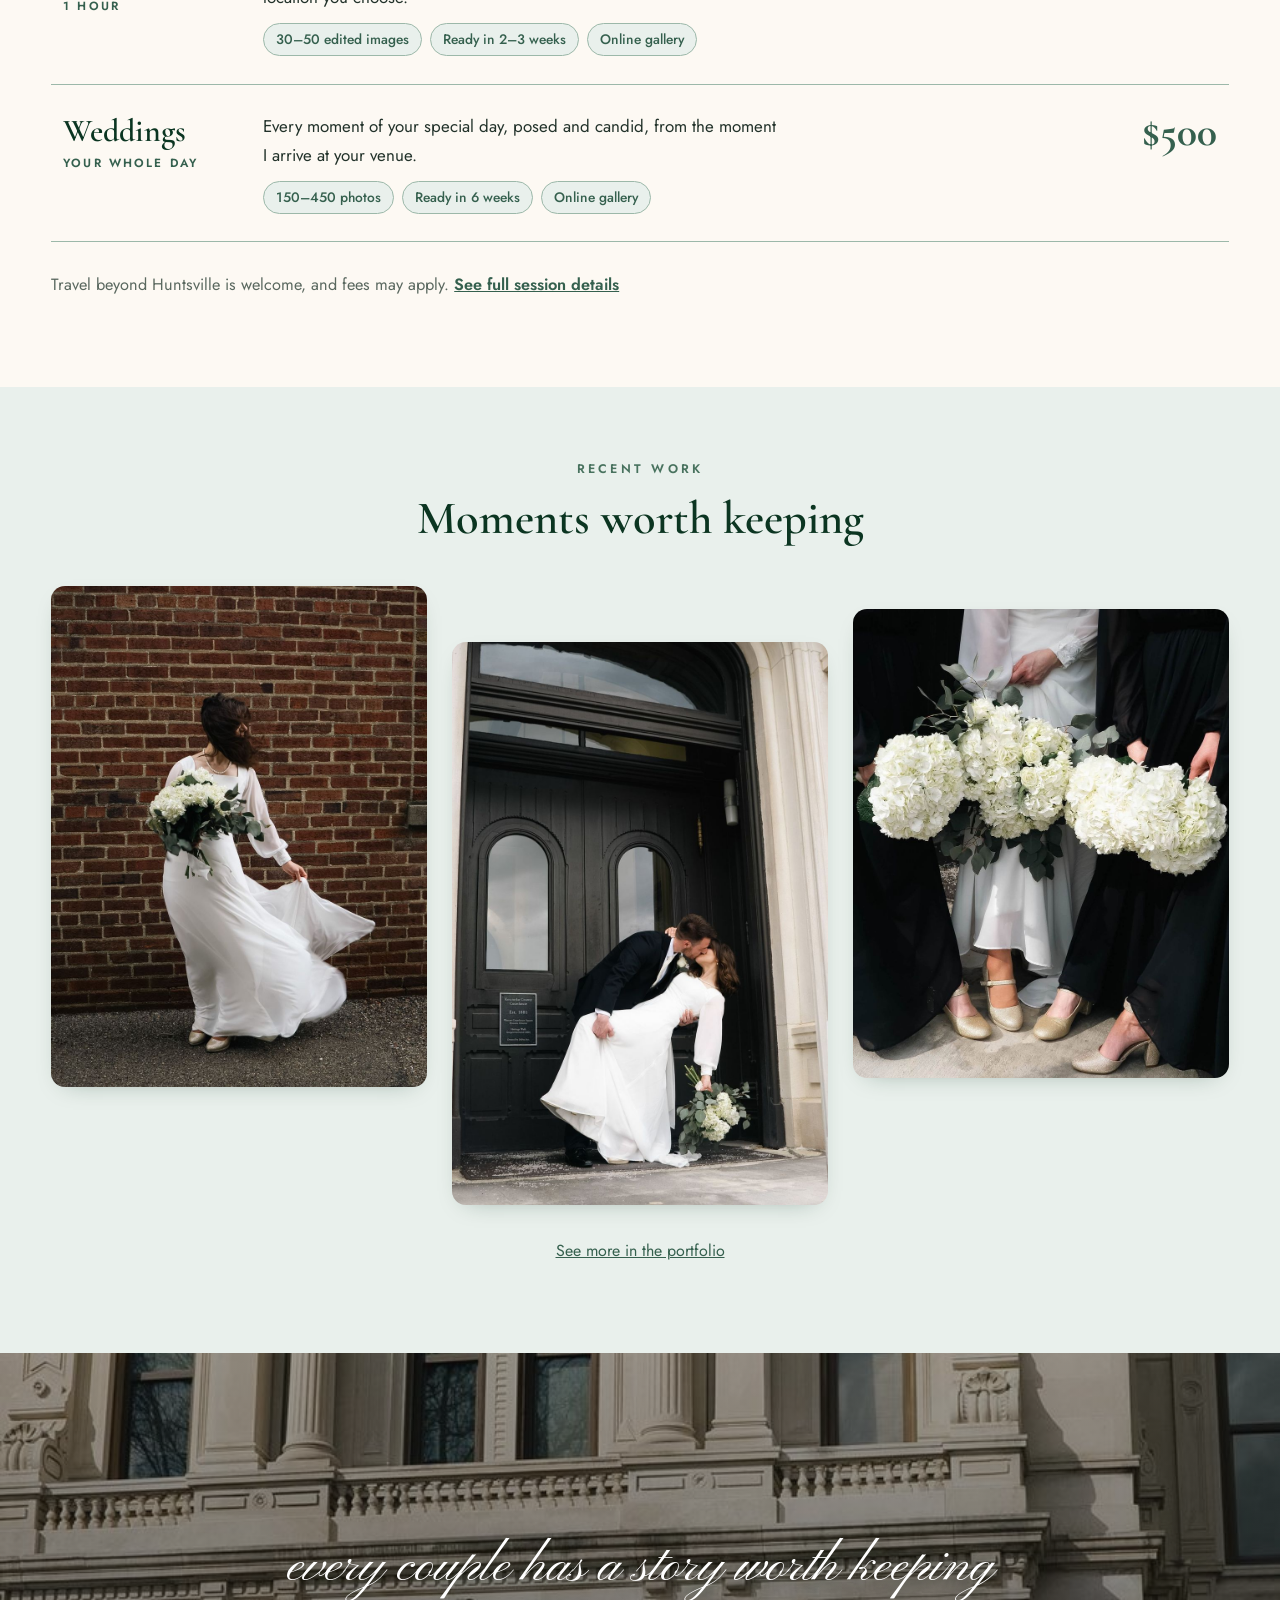
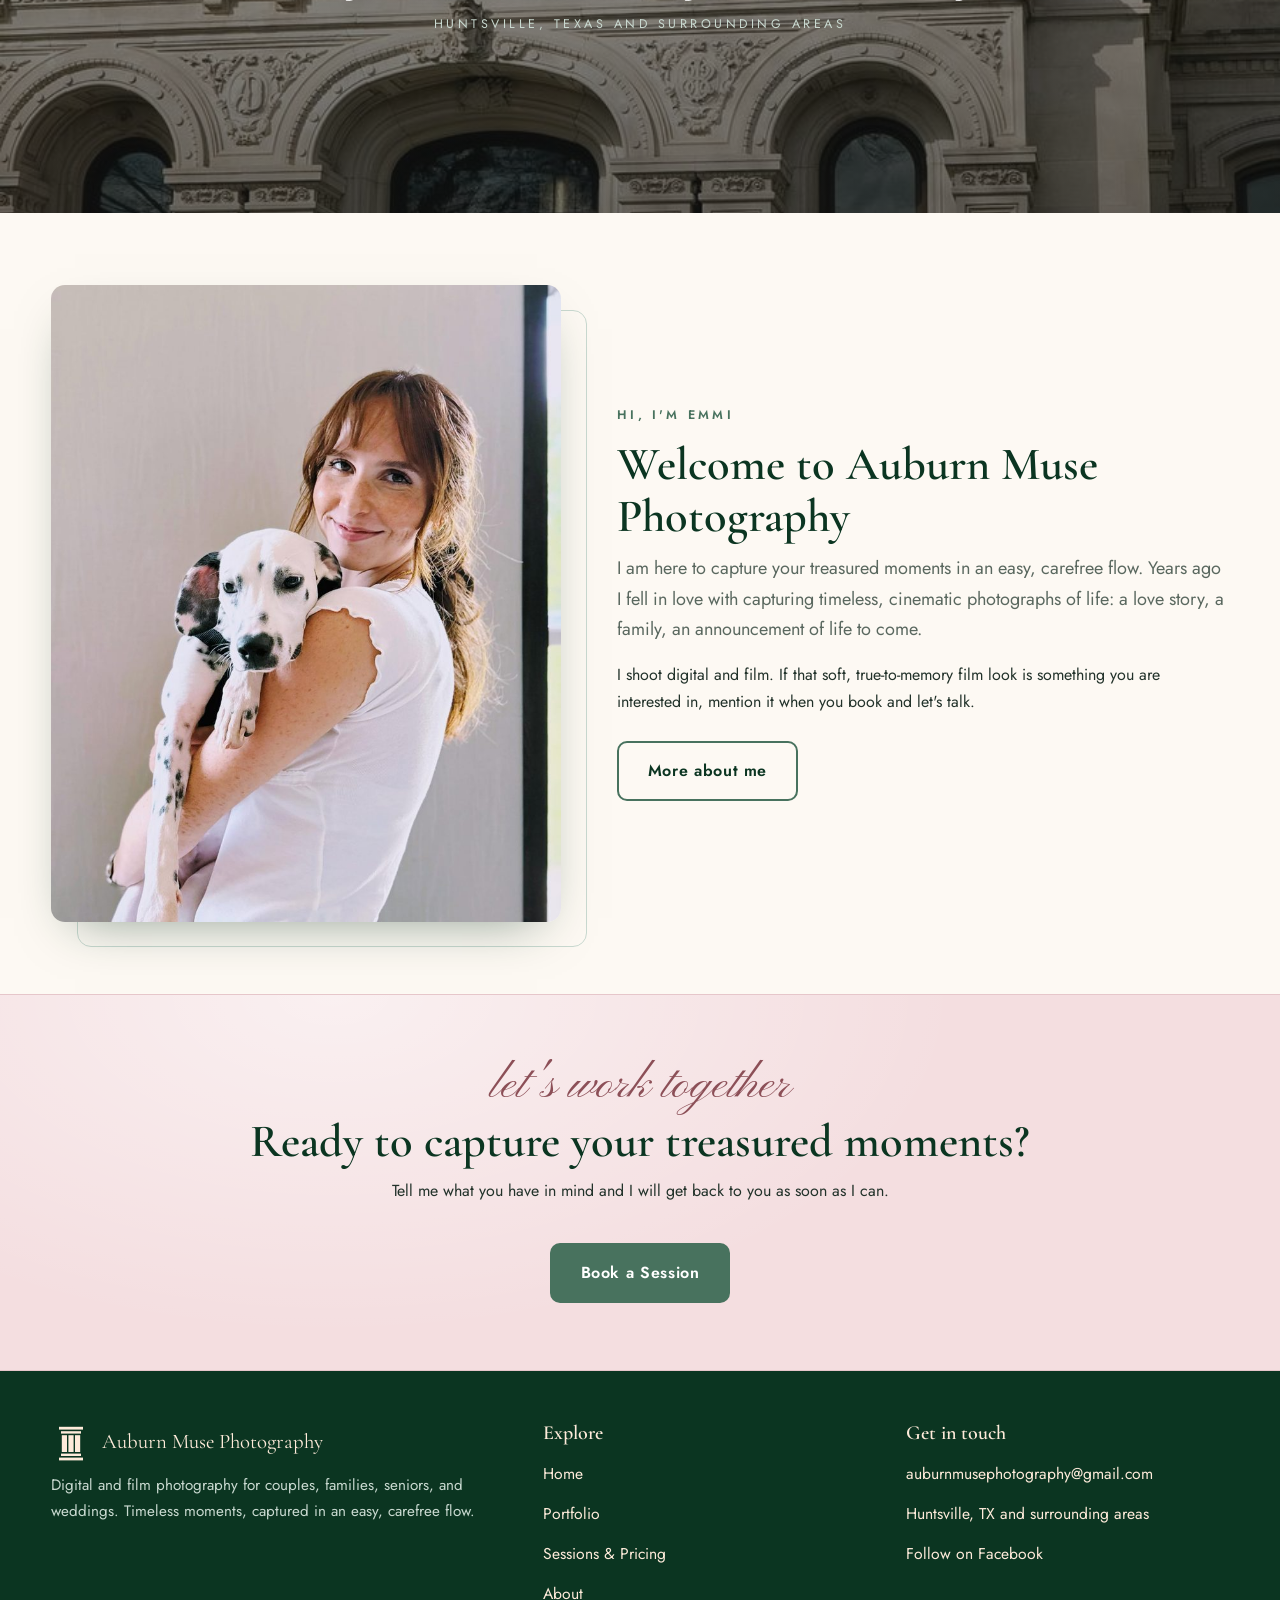
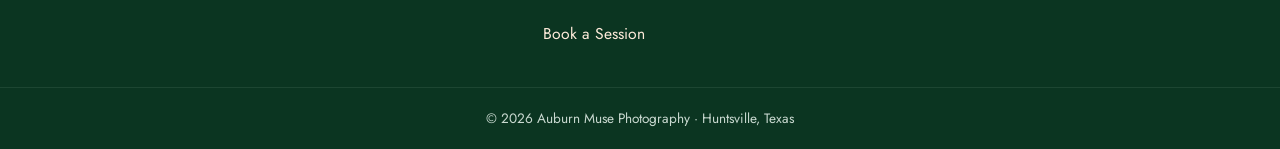
==== commit 8a811aab: "Give the session rows real content, revert emmi.jpg, and neutralize the band scrim Sessions: the row" ====
--- a/index.html
+++ b/index.html
@@ -25,7 +25,7 @@
   <link rel="preconnect" href="https://fonts.googleapis.com">
   <link rel="preconnect" href="https://fonts.gstatic.com" crossorigin>
   <link href="https://fonts.googleapis.com/css2?family=Cormorant+Garamond:ital,wght@0,400;0,500;0,600;0,700;1,400;1,500&family=Jost:wght@400;500;600&family=Pinyon+Script&display=swap" rel="stylesheet">
-  <link rel="stylesheet" href="style.css?v=5">
+  <link rel="stylesheet" href="style.css?v=6">
   <script type="application/ld+json">
   {
     "@context": "https://schema.org",
@@ -89,7 +89,7 @@
   </div>
 </div>
 
-<section class="section section-tint">
+<section class="section">
   <div class="wrap">
     <div class="section-head reveal">
       <p class="eyebrow">Sessions</p>
@@ -98,31 +98,71 @@
     </div>
     <div class="sessions reveal">
       <div class="session-row">
-        <div class="s-name">Mini</div>
-        <p class="s-desc"><span class="len">30 minutes</span>Quick and sweet. Perfect for seniors, maternity, solo portraits, back to school photos, and the pictures you keep putting off.</p>
+        <div class="s-head">
+          <div class="s-name">Mini</div>
+          <div class="len">30 minutes</div>
+        </div>
+        <div class="s-body">
+          <p class="s-desc">Quick and sweet. Perfect for seniors, maternity, solo portraits, back to school photos, and the pictures you keep putting off.</p>
+          <ul class="s-meta">
+            <li>7&ndash;15 edited images</li>
+            <li>Ready in 2&ndash;3 weeks</li>
+            <li>Online gallery</li>
+          </ul>
+        </div>
         <div class="s-price">$125</div>
       </div>
       <div class="session-row">
-        <div class="s-name">Couples</div>
-        <p class="s-desc"><span class="len">1 hour</span>A session devoted to your love story, whether it is a new love, an engagement, or just because.</p>
+        <div class="s-head">
+          <div class="s-name">Couples</div>
+          <div class="len">1 hour</div>
+        </div>
+        <div class="s-body">
+          <p class="s-desc">A session devoted to your love story, whether it is a new love, an engagement, or just because.</p>
+          <ul class="s-meta">
+            <li>15&ndash;25 edited images</li>
+            <li>Ready in 2&ndash;3 weeks</li>
+            <li>Online gallery</li>
+          </ul>
+        </div>
         <div class="s-price">$150</div>
       </div>
       <div class="session-row">
-        <div class="s-name">Family</div>
-        <p class="s-desc"><span class="len">1 hour</span>A fun, easy, carefree hour dedicated to capturing your family life, at a location you choose.</p>
+        <div class="s-head">
+          <div class="s-name">Family</div>
+          <div class="len">1 hour</div>
+        </div>
+        <div class="s-body">
+          <p class="s-desc">A fun, easy, carefree hour dedicated to capturing your family life, at a location you choose.</p>
+          <ul class="s-meta">
+            <li>30&ndash;50 edited images</li>
+            <li>Ready in 2&ndash;3 weeks</li>
+            <li>Online gallery</li>
+          </ul>
+        </div>
         <div class="s-price">$250</div>
       </div>
       <div class="session-row">
-        <div class="s-name">Weddings</div>
-        <p class="s-desc"><span class="len">Your whole day</span>Every moment of your special day, posed and candid, delivered in a full online gallery.</p>
+        <div class="s-head">
+          <div class="s-name">Weddings</div>
+          <div class="len">Your whole day</div>
+        </div>
+        <div class="s-body">
+          <p class="s-desc">Every moment of your special day, posed and candid, from the moment I arrive at your venue.</p>
+          <ul class="s-meta">
+            <li>150&ndash;450 photos</li>
+            <li>Ready in 6 weeks</li>
+            <li>Online gallery</li>
+          </ul>
+        </div>
         <div class="s-price">$500</div>
       </div>
     </div>
-    <p class="sessions-note reveal"><a href="pricing.html">See what is included in each session</a></p>
-  </div>
-</section>
-
-<section class="section">
+    <p class="sessions-note reveal">Travel beyond Huntsville is welcome, and fees may apply. <a href="pricing.html">See full session details</a></p>
+  </div>
+</section>
+
+<section class="section section-tint">
   <div class="wrap">
     <div class="section-head reveal">
       <p class="eyebrow">Recent work</p>
--- a/style.css
+++ b/style.css
@@ -134,18 +134,26 @@
    rows instead: the price carries the visual weight and the rules carry the
    rhythm, so the section reads as a printed rate card. */
 .sessions{border-top:2px solid var(--rule-strong)}
-.session-row{display:grid;grid-template-columns:auto 1fr auto;gap:1.2rem 2rem;
-  align-items:baseline;padding:1.5rem .75rem;border-bottom:1px solid var(--rule);
-  transition:background .2s ease}
-.session-row .s-name{font-family:var(--serif);font-size:1.95rem;font-weight:600;
-  color:var(--green-ink);min-width:9ch}
-.session-row .s-desc{color:var(--ink);font-size:1.02rem;margin:0}
-.session-row .s-desc .len{display:block;font-size:.74rem;letter-spacing:.18em;
-  text-transform:uppercase;color:var(--green-deep);font-weight:600;margin-bottom:.3rem}
-.session-row .s-price{font-family:var(--serif);font-size:2.5rem;font-weight:700;
-  color:var(--green-deep);white-space:nowrap;line-height:1}
-@media (hover:hover){.session-row:hover{background:rgba(255,255,255,.6)}}
-.sessions-note{margin-top:1.8rem;font-size:1.02rem}
+.session-row{display:grid;grid-template-columns:minmax(10rem,auto) 1fr auto;
+  gap:1rem 2.5rem;align-items:start;padding:1.7rem .75rem;
+  border-bottom:1px solid var(--rule);transition:background .2s ease}
+.session-row .s-head{padding-top:.1rem}
+.session-row .s-name{font-family:var(--serif);font-size:2rem;font-weight:600;
+  color:var(--green-ink);line-height:1.1}
+.session-row .len{font-size:.74rem;letter-spacing:.18em;text-transform:uppercase;
+  color:var(--green-deep);font-weight:600;margin-top:.3rem}
+.session-row .s-desc{color:var(--ink);font-size:1.06rem;margin:0 0 .7rem;max-width:52ch}
+/* What you actually get. This is the information people are scanning for, so it
+   is on the card rather than only on the pricing page. */
+.session-row .s-meta{list-style:none;margin:0;padding:0;display:flex;
+  flex-wrap:wrap;gap:.4rem .5rem}
+.session-row .s-meta li{font-size:.86rem;font-weight:500;color:var(--green-deep);
+  background:var(--green-mist);border:1px solid var(--rule);border-radius:999px;
+  padding:.25rem .75rem;white-space:nowrap}
+.session-row .s-price{font-family:var(--serif);font-size:2.6rem;font-weight:700;
+  color:var(--green-deep);white-space:nowrap;line-height:1;text-align:right}
+@media (hover:hover){.session-row:hover{background:var(--green-mist)}}
+.sessions-note{margin-top:1.8rem;font-size:1.02rem;color:var(--ink-soft)}
 .sessions-note a{font-weight:600}
 
 /* ---------- featured photo strip (staggered, not a flat row) ----------
@@ -173,8 +181,10 @@
   align-items:center;justify-content:center;text-align:center;overflow:hidden;
   background:var(--green-ink)}
 .photo-band img{position:absolute;inset:0;width:100%;height:100%;object-fit:cover}
+/* Neutral charcoal, not green. A green scrim tinted the photograph itself;
+   this darkens for legibility without colouring her work. */
 .photo-band .band-scrim{position:absolute;inset:0;
-  background:linear-gradient(180deg,rgba(16,40,28,.42),rgba(16,40,28,.62))}
+  background:linear-gradient(180deg,rgba(18,19,18,.4),rgba(18,19,18,.6))}
 .photo-band .wrap{position:relative;z-index:1;padding:3rem 0}
 .photo-band p{color:#fff;font-family:var(--script);
   font-size:clamp(2.1rem,4.4vw,3.4rem);line-height:1.25;margin:0;
@@ -392,9 +402,10 @@
     opacity:0;visibility:hidden;transition:opacity .35s ease,visibility .35s ease;z-index:60}
   .nav-overlay.open{opacity:1;visibility:visible}
 
-  .session-row{grid-template-columns:1fr auto;gap:.4rem 1.2rem}
-  .session-row .s-name{font-size:1.5rem;min-width:0}
-  .session-row .s-desc{grid-column:1 / -1}
+  .session-row{grid-template-columns:1fr auto;gap:.5rem 1.2rem;padding:1.4rem .25rem}
+  .session-row .s-name{font-size:1.6rem}
+  .session-row .s-price{font-size:2.1rem}
+  .session-row .s-body{grid-column:1 / -1}
   .photo-band{min-height:44vh}
   .about-photo::after{display:none}
   .hero-full{min-height:78vh}
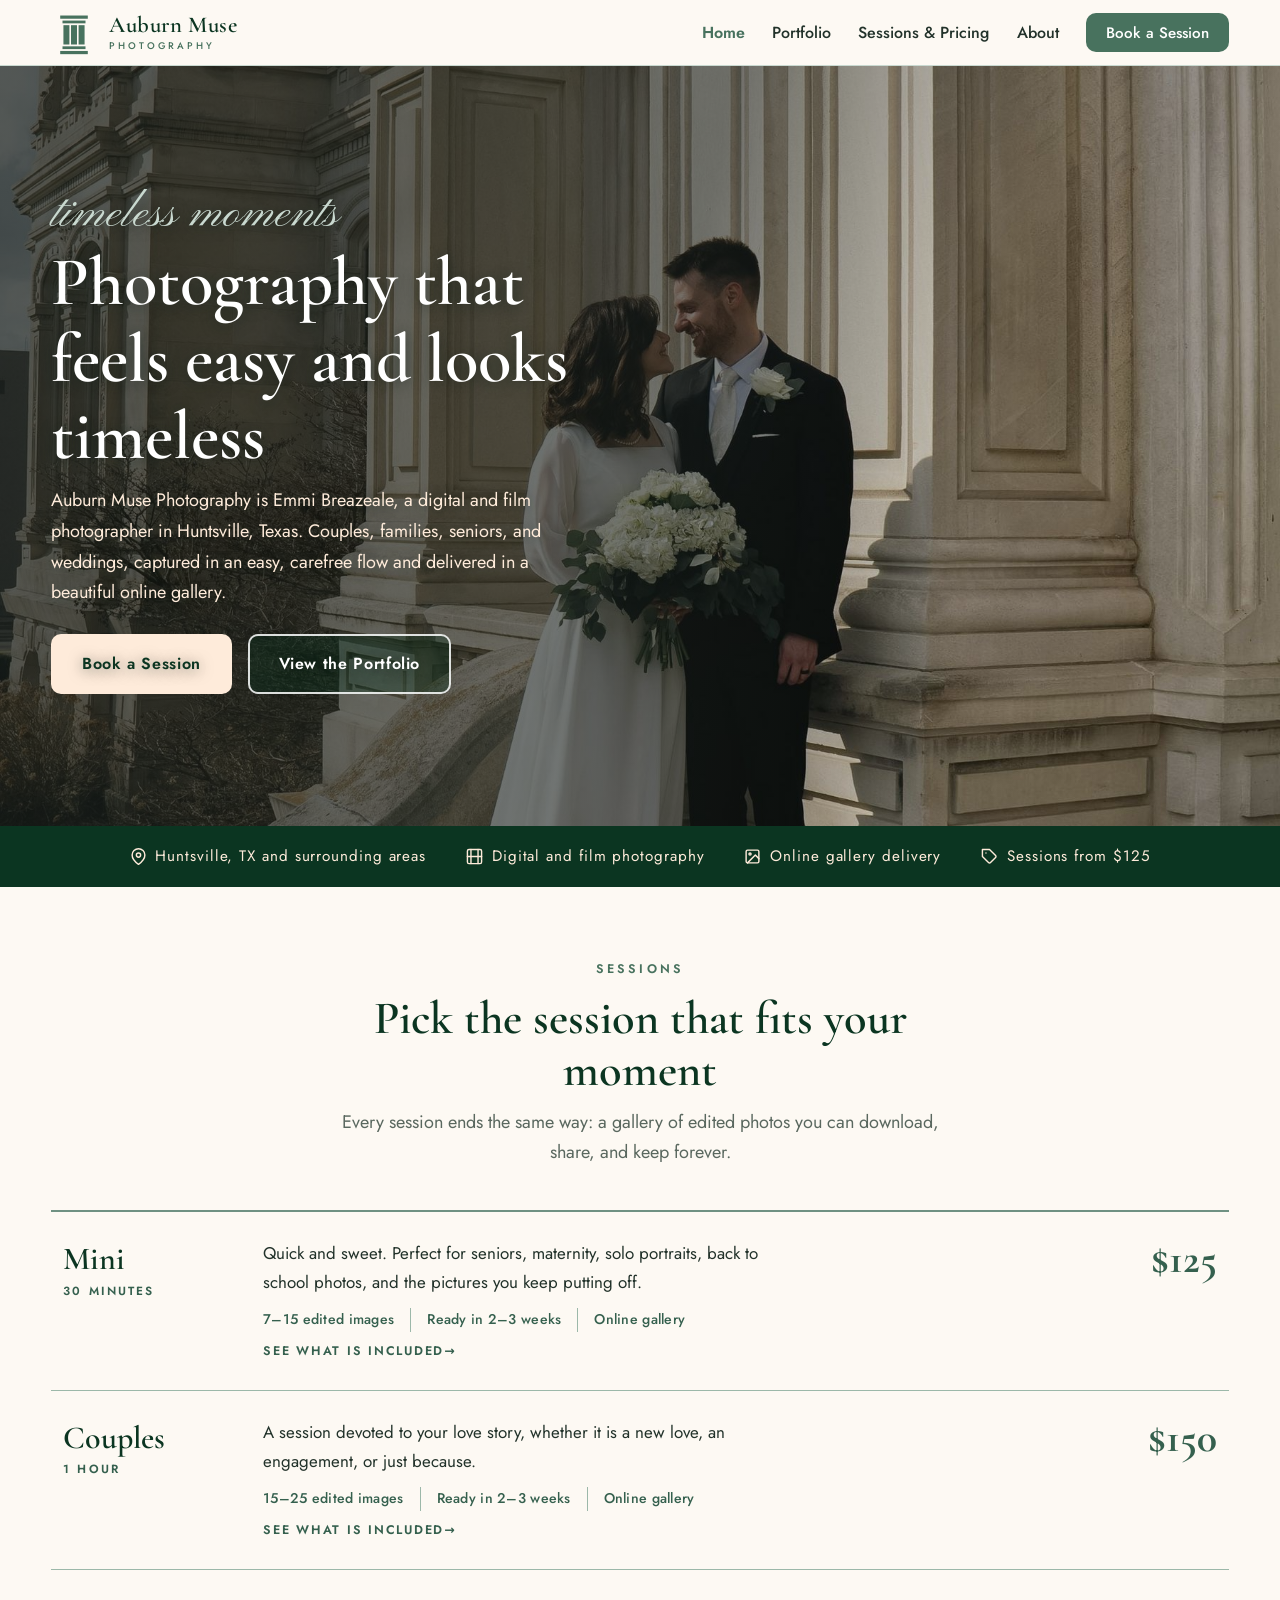
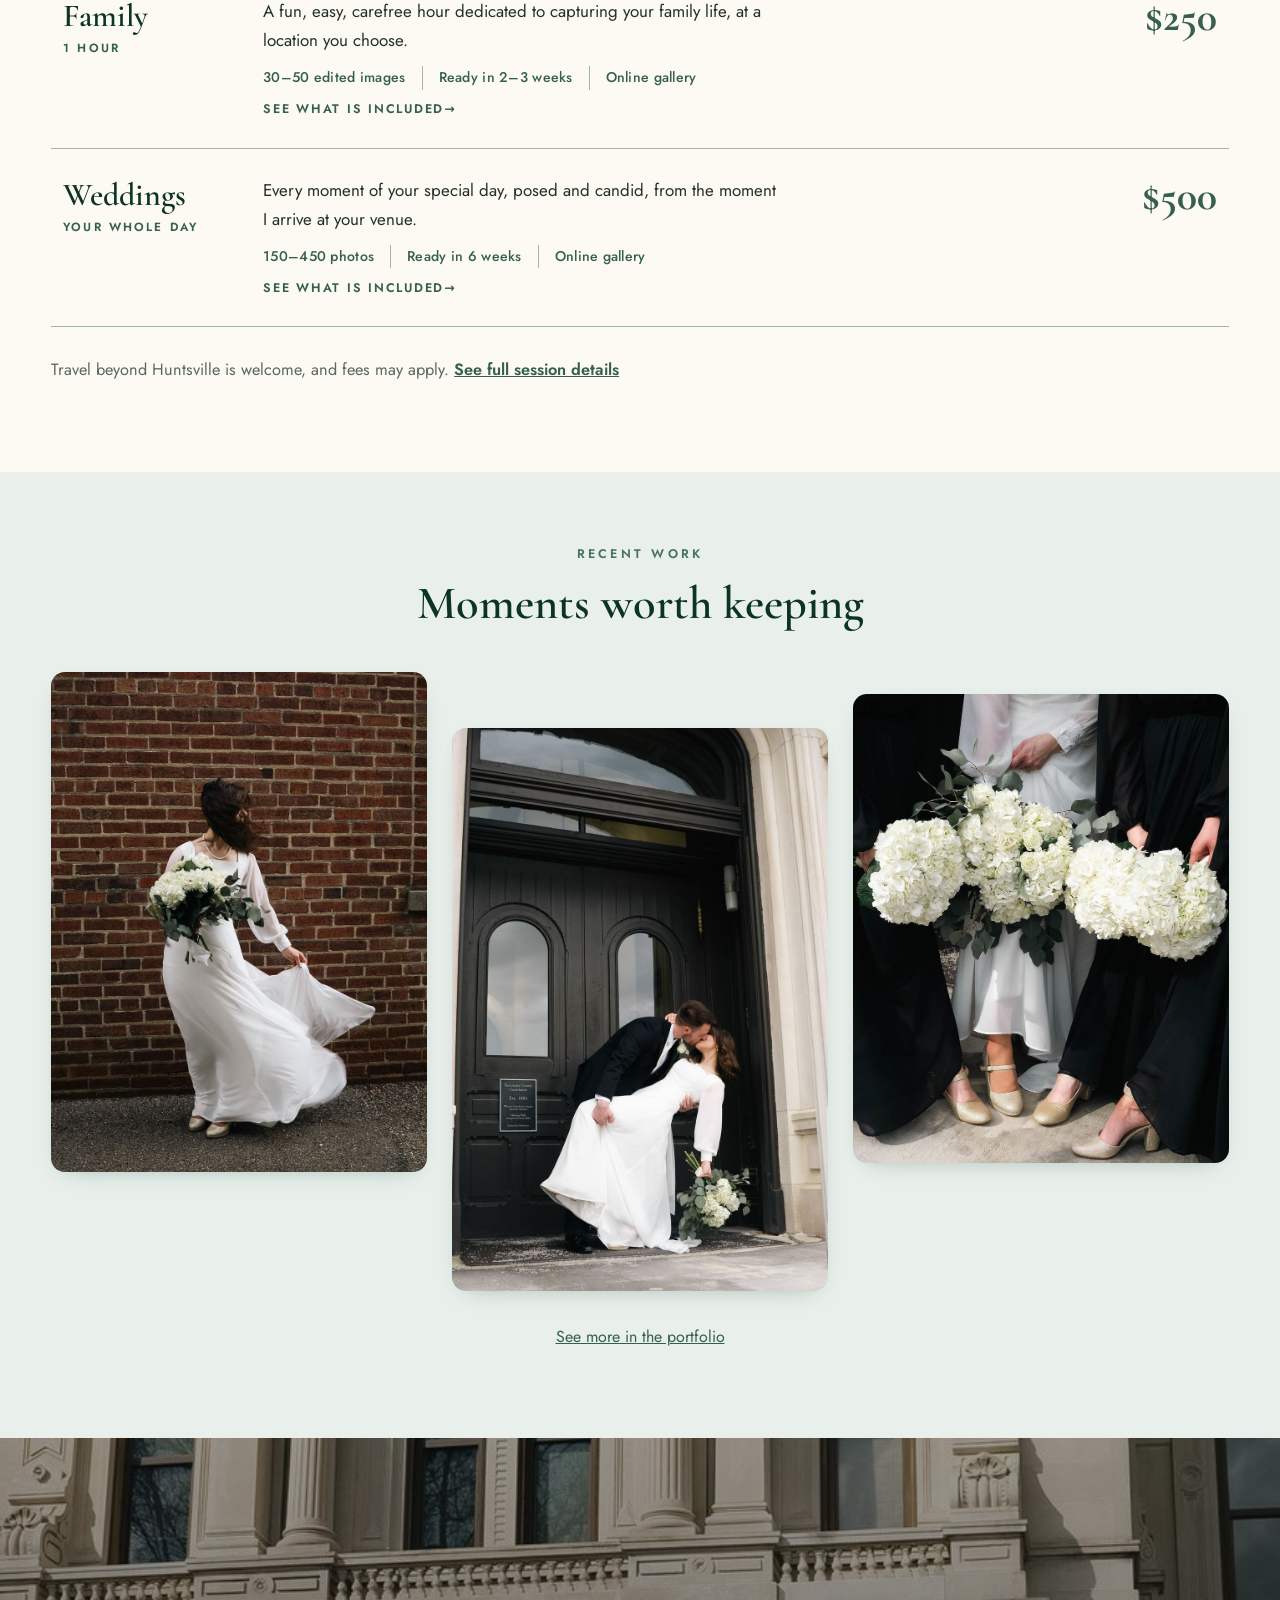
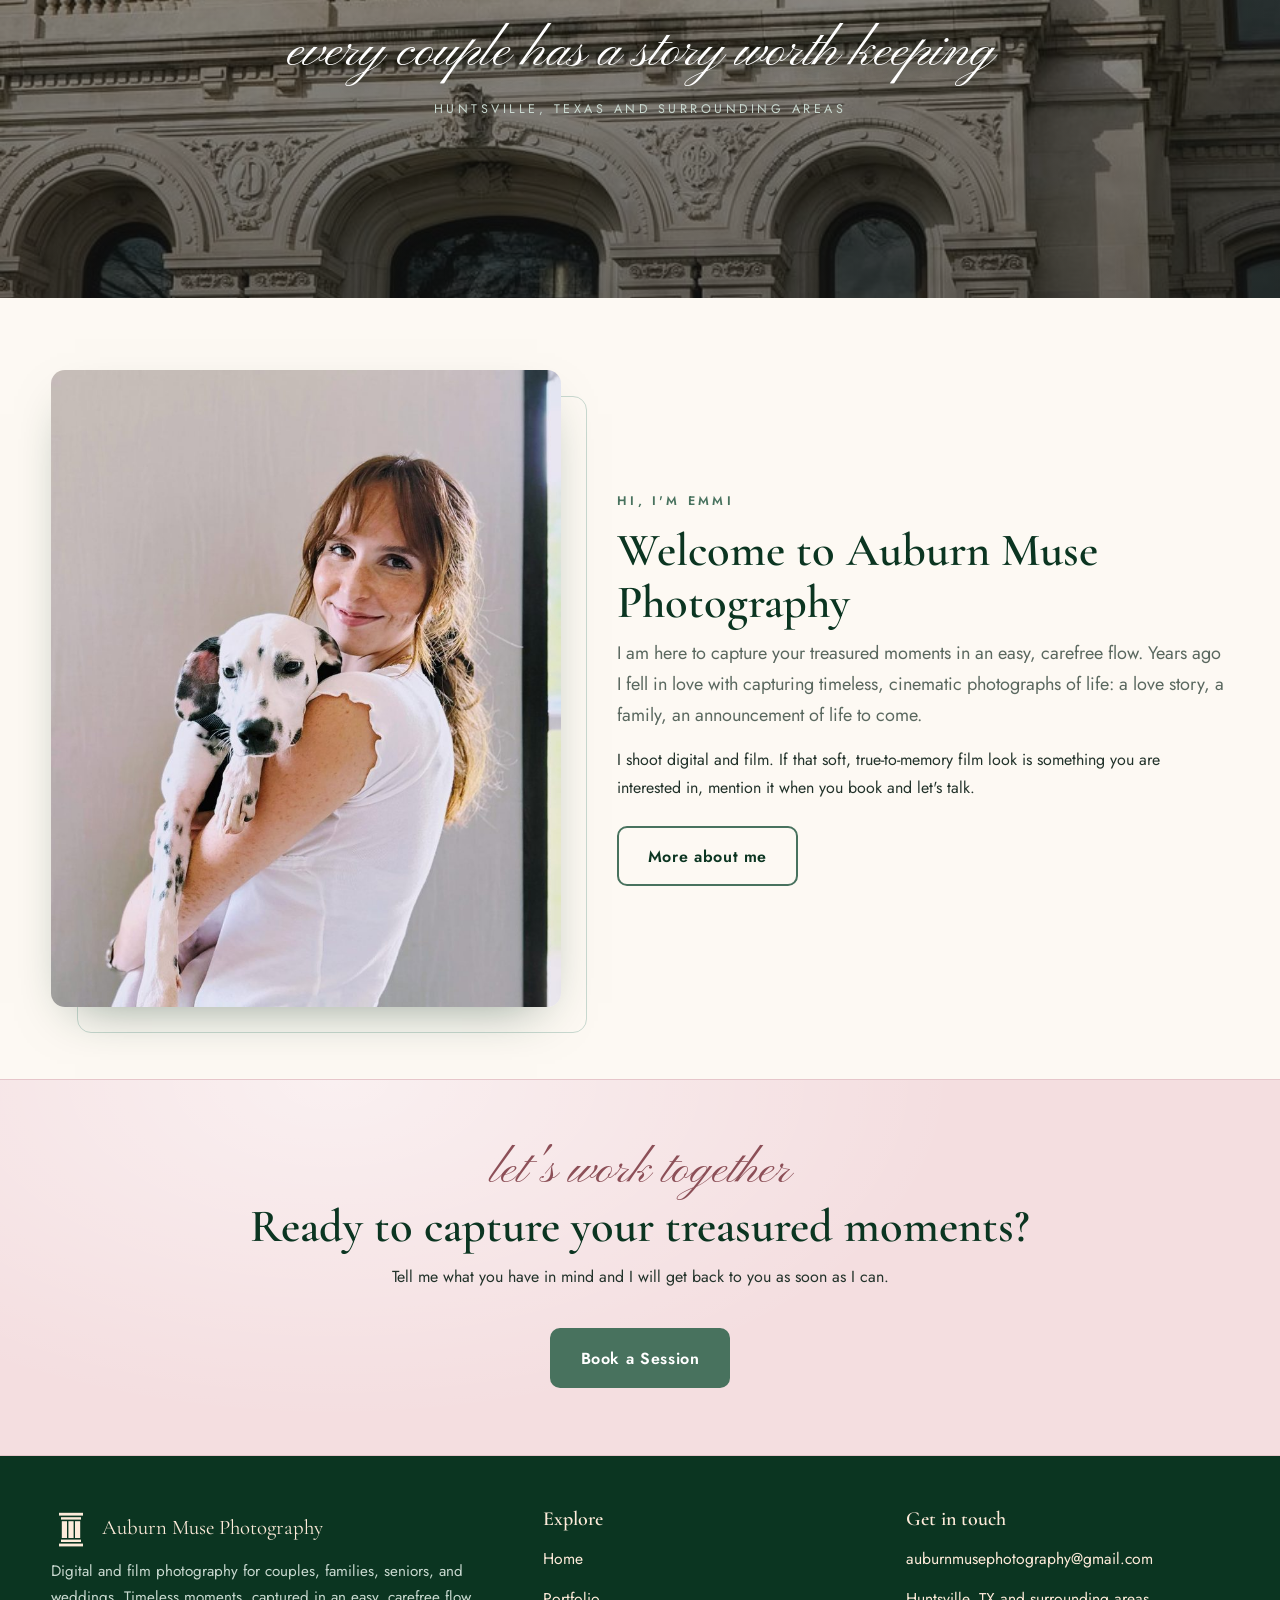
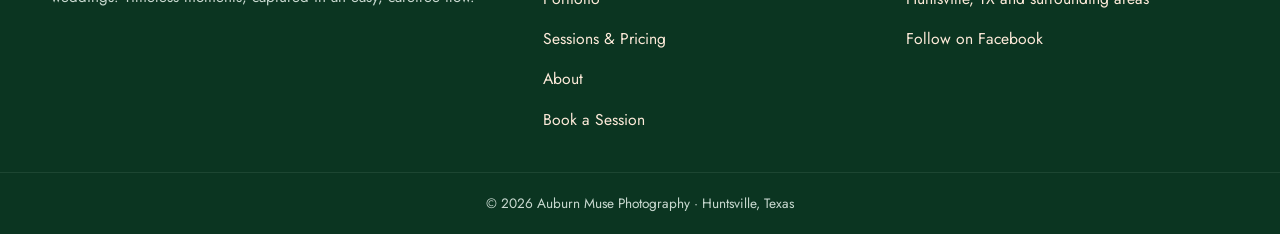
==== commit ecd15b91: "Drop the pill styling and link each session row to its package The meta items were rounded chips wit" ====
--- a/index.html
+++ b/index.html
@@ -25,7 +25,7 @@
   <link rel="preconnect" href="https://fonts.googleapis.com">
   <link rel="preconnect" href="https://fonts.gstatic.com" crossorigin>
   <link href="https://fonts.googleapis.com/css2?family=Cormorant+Garamond:ital,wght@0,400;0,500;0,600;0,700;1,400;1,500&family=Jost:wght@400;500;600&family=Pinyon+Script&display=swap" rel="stylesheet">
-  <link rel="stylesheet" href="style.css?v=6">
+  <link rel="stylesheet" href="style.css?v=7">
   <script type="application/ld+json">
   {
     "@context": "https://schema.org",
@@ -97,7 +97,7 @@
       <p class="lead">Every session ends the same way: a gallery of edited photos you can download, share, and keep forever.</p>
     </div>
     <div class="sessions reveal">
-      <div class="session-row">
+      <a class="session-row" href="pricing.html#mini">
         <div class="s-head">
           <div class="s-name">Mini</div>
           <div class="len">30 minutes</div>
@@ -109,10 +109,11 @@
             <li>Ready in 2&ndash;3 weeks</li>
             <li>Online gallery</li>
           </ul>
+          <span class="s-more">See what is included</span>
         </div>
         <div class="s-price">$125</div>
-      </div>
-      <div class="session-row">
+      </a>
+      <a class="session-row" href="pricing.html#couples">
         <div class="s-head">
           <div class="s-name">Couples</div>
           <div class="len">1 hour</div>
@@ -124,10 +125,11 @@
             <li>Ready in 2&ndash;3 weeks</li>
             <li>Online gallery</li>
           </ul>
+          <span class="s-more">See what is included</span>
         </div>
         <div class="s-price">$150</div>
-      </div>
-      <div class="session-row">
+      </a>
+      <a class="session-row" href="pricing.html#family">
         <div class="s-head">
           <div class="s-name">Family</div>
           <div class="len">1 hour</div>
@@ -139,10 +141,11 @@
             <li>Ready in 2&ndash;3 weeks</li>
             <li>Online gallery</li>
           </ul>
+          <span class="s-more">See what is included</span>
         </div>
         <div class="s-price">$250</div>
-      </div>
-      <div class="session-row">
+      </a>
+      <a class="session-row" href="pricing.html#weddings">
         <div class="s-head">
           <div class="s-name">Weddings</div>
           <div class="len">Your whole day</div>
@@ -154,9 +157,10 @@
             <li>Ready in 6 weeks</li>
             <li>Online gallery</li>
           </ul>
+          <span class="s-more">See what is included</span>
         </div>
         <div class="s-price">$500</div>
-      </div>
+      </a>
     </div>
     <p class="sessions-note reveal">Travel beyond Huntsville is welcome, and fees may apply. <a href="pricing.html">See full session details</a></p>
   </div>
--- a/style.css
+++ b/style.css
@@ -134,9 +134,11 @@
    rows instead: the price carries the visual weight and the rules carry the
    rhythm, so the section reads as a printed rate card. */
 .sessions{border-top:2px solid var(--rule-strong)}
+/* The whole row is a link through to its package on the pricing page. */
 .session-row{display:grid;grid-template-columns:minmax(10rem,auto) 1fr auto;
   gap:1rem 2.5rem;align-items:start;padding:1.7rem .75rem;
-  border-bottom:1px solid var(--rule);transition:background .2s ease}
+  border-bottom:1px solid var(--rule);transition:background .2s ease,border-color .2s ease;
+  text-decoration:none;color:inherit;position:relative}
 .session-row .s-head{padding-top:.1rem}
 .session-row .s-name{font-family:var(--serif);font-size:2rem;font-weight:600;
   color:var(--green-ink);line-height:1.1}
@@ -145,14 +147,28 @@
 .session-row .s-desc{color:var(--ink);font-size:1.06rem;margin:0 0 .7rem;max-width:52ch}
 /* What you actually get. This is the information people are scanning for, so it
    is on the card rather than only on the pricing page. */
+/* Flat inline list, divided by thin rules, rather than pills. */
 .session-row .s-meta{list-style:none;margin:0;padding:0;display:flex;
-  flex-wrap:wrap;gap:.4rem .5rem}
-.session-row .s-meta li{font-size:.86rem;font-weight:500;color:var(--green-deep);
-  background:var(--green-mist);border:1px solid var(--rule);border-radius:999px;
-  padding:.25rem .75rem;white-space:nowrap}
+  flex-wrap:wrap;gap:.2rem 1rem}
+.session-row .s-meta li{font-size:.88rem;font-weight:500;color:var(--green-deep);
+  letter-spacing:.02em;white-space:nowrap;padding-left:1rem;border-left:1px solid var(--rule)}
+.session-row .s-meta li:first-child{padding-left:0;border-left:0}
 .session-row .s-price{font-family:var(--serif);font-size:2.6rem;font-weight:700;
   color:var(--green-deep);white-space:nowrap;line-height:1;text-align:right}
-@media (hover:hover){.session-row:hover{background:var(--green-mist)}}
+/* "See details" affordance. Kept subtle with weight and size rather than opacity:
+   a faded label measured 4.2:1, under the 4.5:1 floor for text this small. */
+.session-row .s-more{display:block;font-family:var(--sans);font-size:.78rem;
+  font-weight:600;letter-spacing:.14em;text-transform:uppercase;color:var(--green-deep);
+  margin-top:.6rem;transition:gap .2s ease}
+.session-row .s-more::after{content:" \2192";display:inline-block;
+  transition:transform .2s ease}
+@media (hover:hover){
+  .session-row:hover{background:var(--green-mist);border-bottom-color:var(--rule-strong)}
+  .session-row:hover .s-more{text-decoration:underline}
+  .session-row:hover .s-more::after{transform:translateX(4px)}
+  .session-row:hover .s-name{color:var(--green-deep)}
+}
+.session-row:focus-visible{outline:3px solid var(--green);outline-offset:-3px}
 .sessions-note{margin-top:1.8rem;font-size:1.02rem;color:var(--ink-soft)}
 .sessions-note a{font-weight:600}
 
@@ -257,7 +273,9 @@
    Alternating photo/text rows instead of a 2x2 grid of boxes. Each package gets
    a real photograph, and every other row flips so the eye zigzags down the page. */
 .packages{display:grid;gap:3.5rem}
-.package{display:grid;grid-template-columns:.85fr 1.15fr;gap:2.8rem;align-items:center}
+/* Landing here from the home page: clear the sticky header. */
+.package{display:grid;grid-template-columns:.85fr 1.15fr;gap:2.8rem;align-items:center;
+  scroll-margin-top:6rem}
 .package:nth-child(even) .pkg-photo{order:2}
 .package .pkg-photo{margin:0;border-radius:var(--radius);overflow:hidden;
   box-shadow:var(--shadow-sm)}
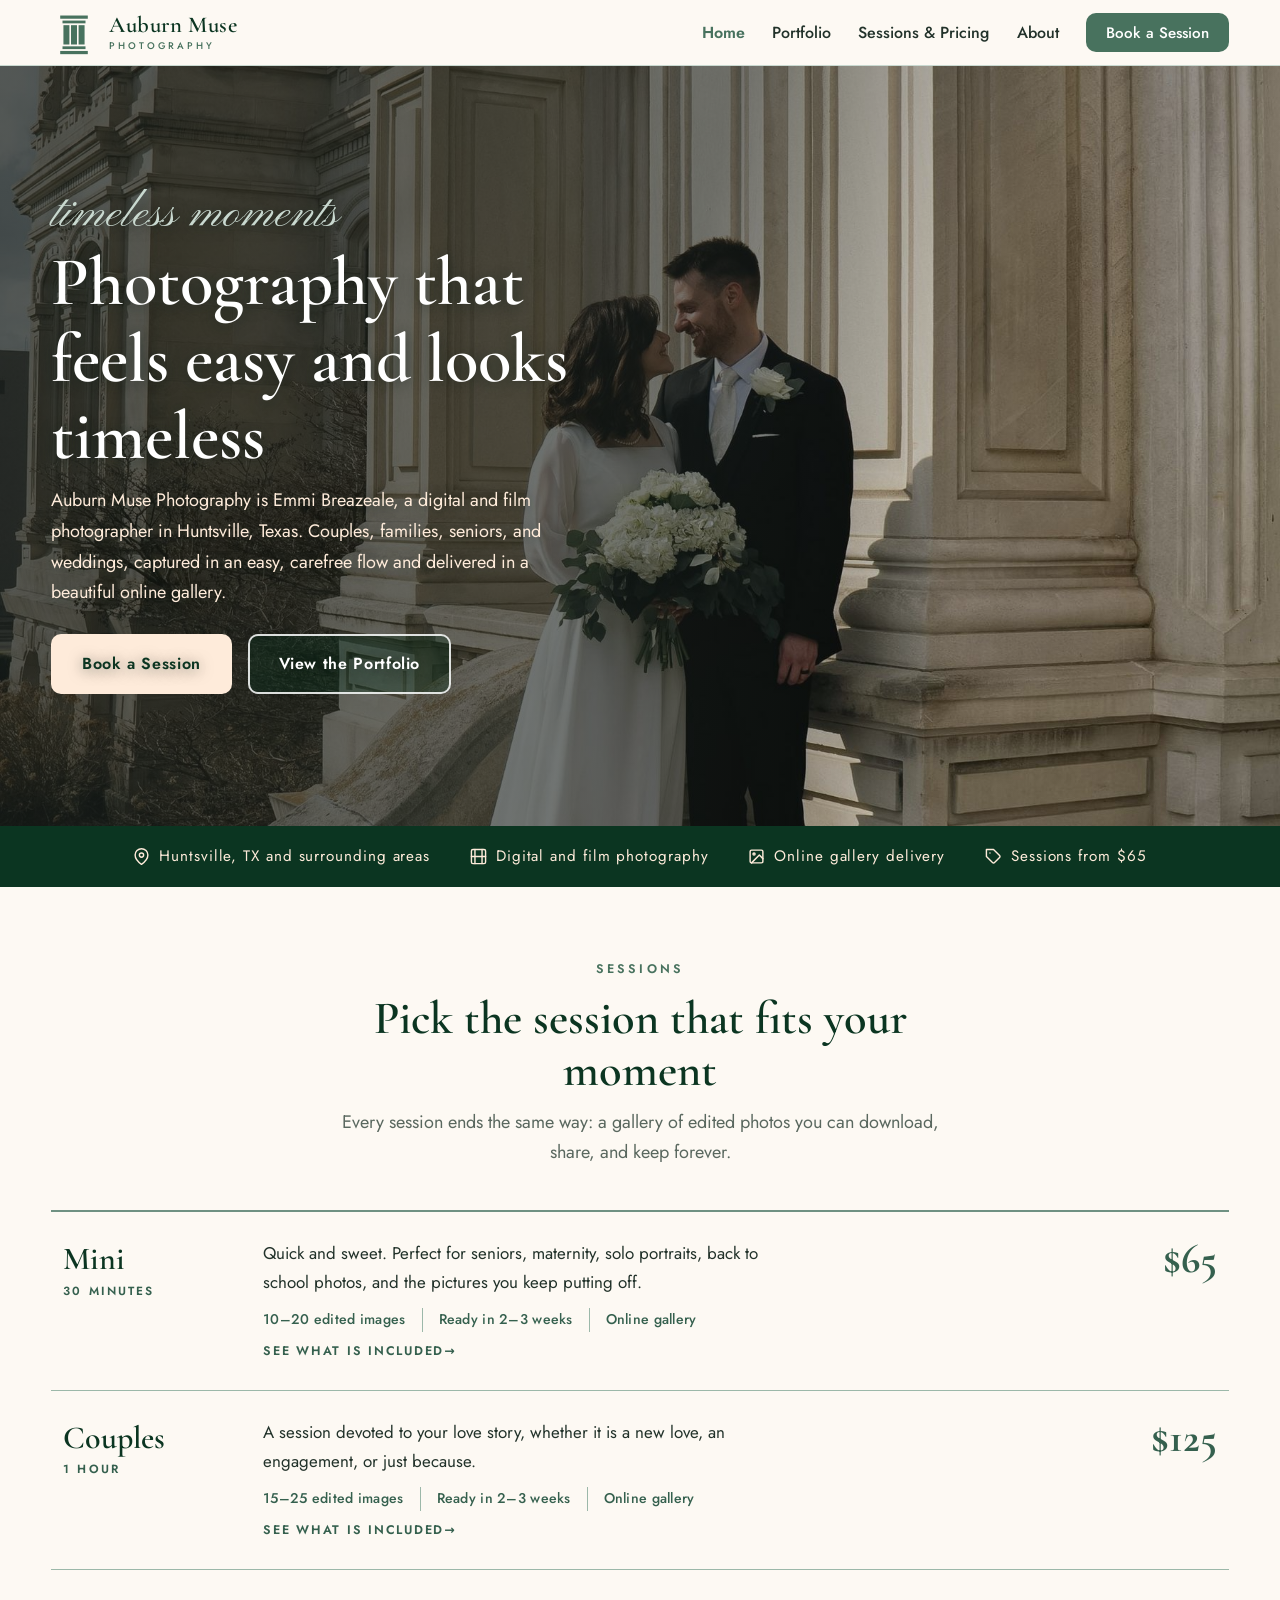
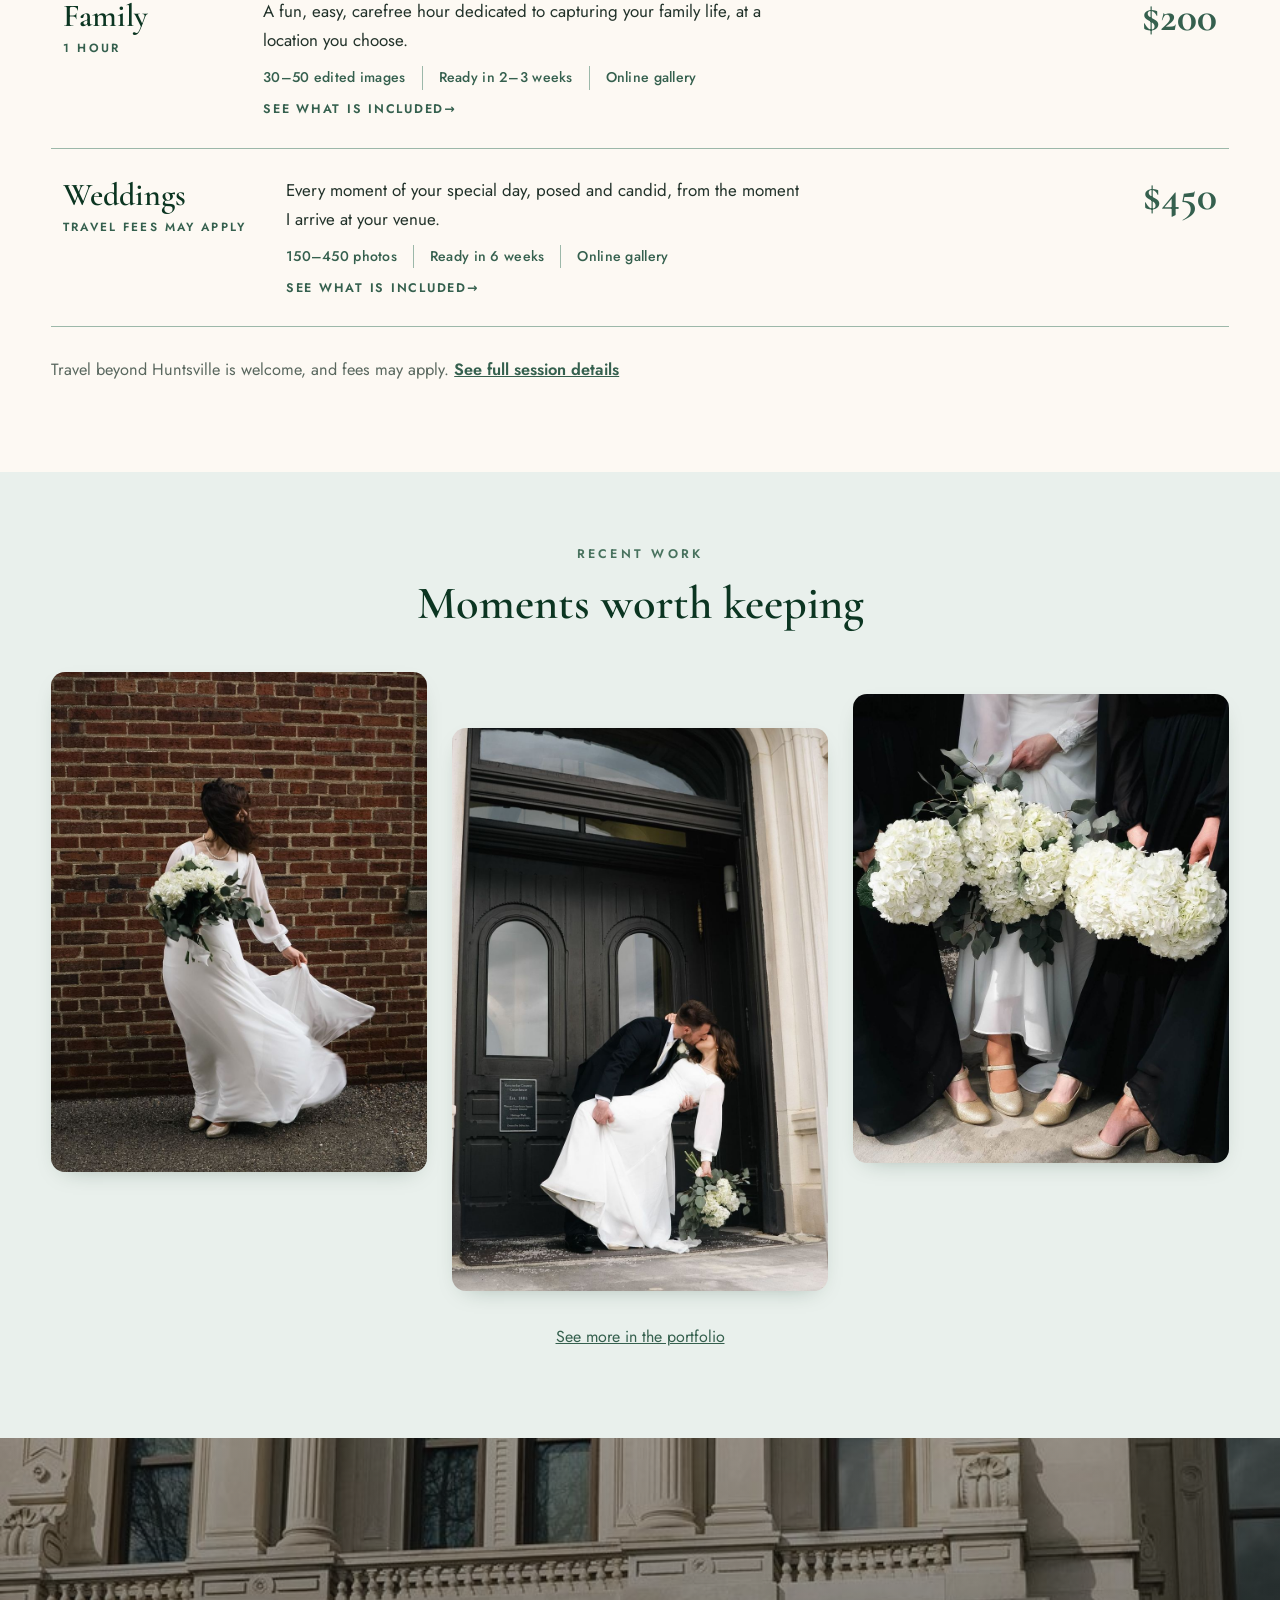
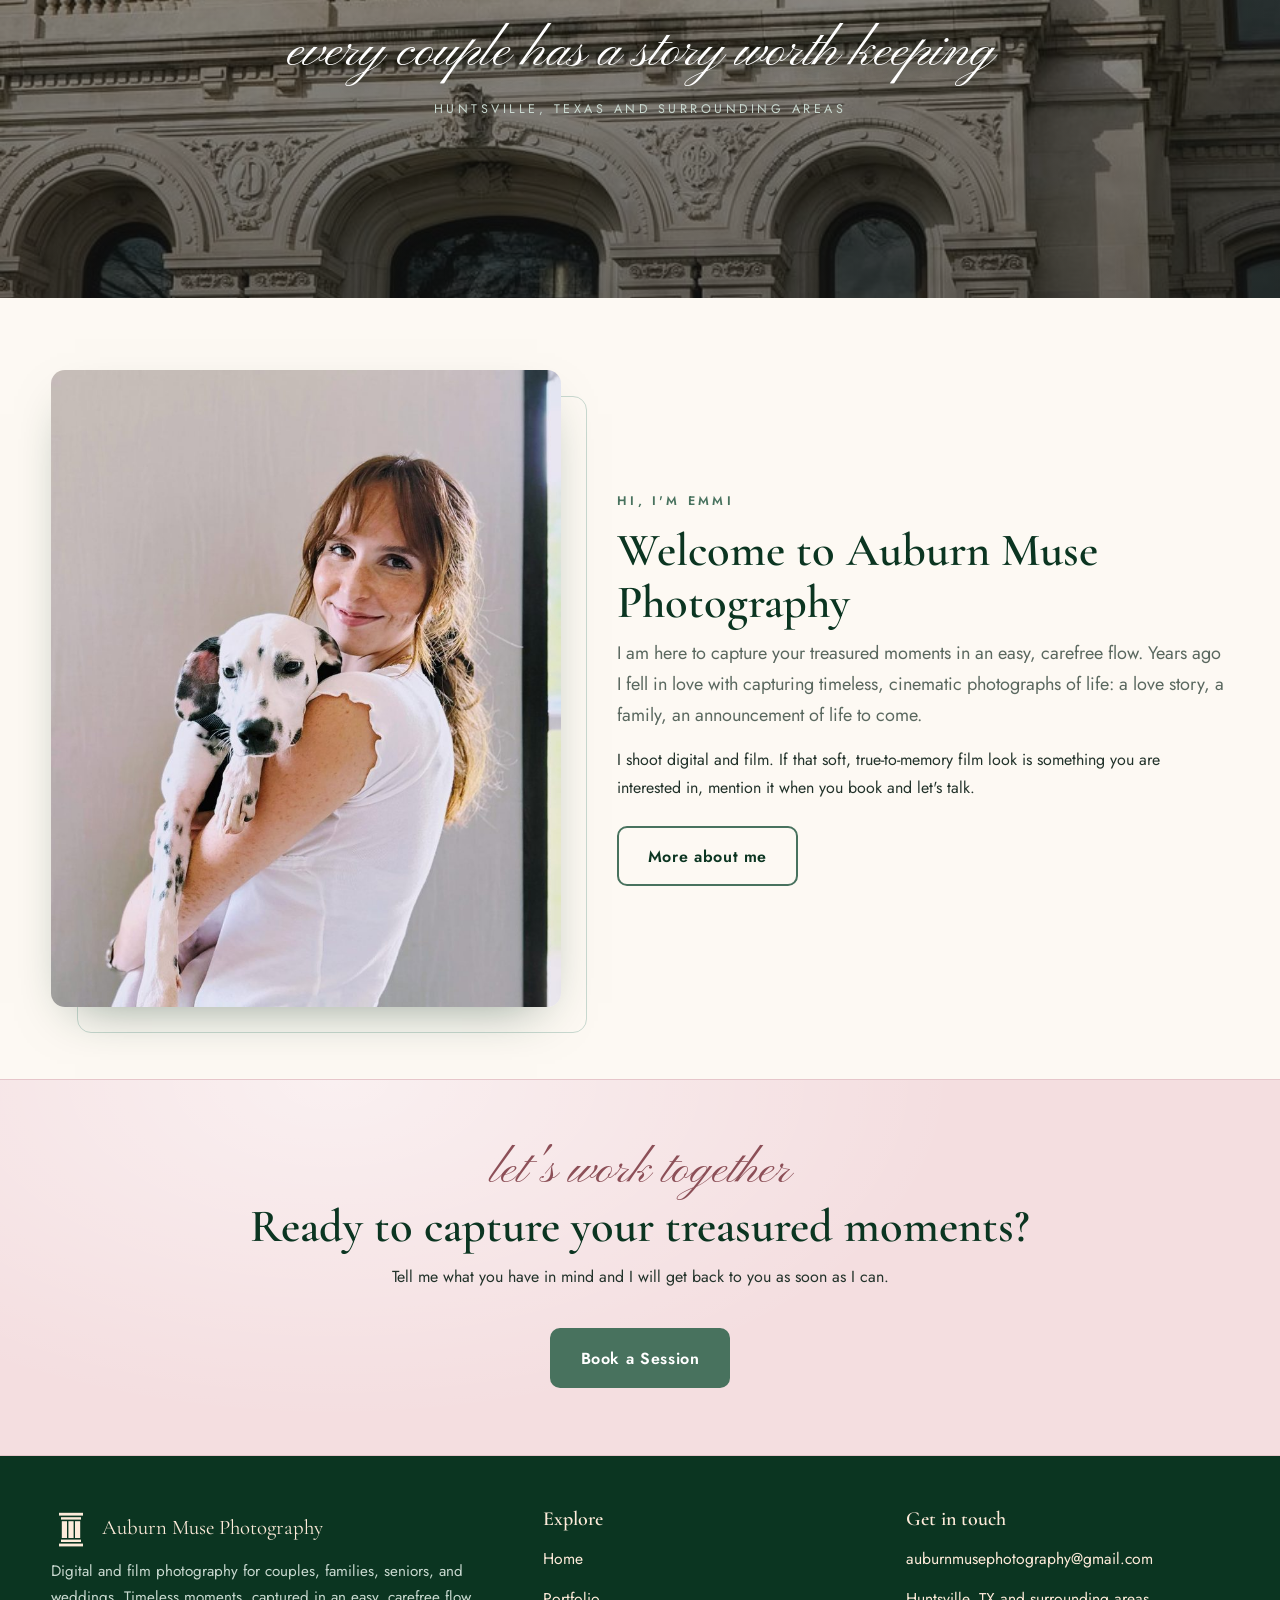
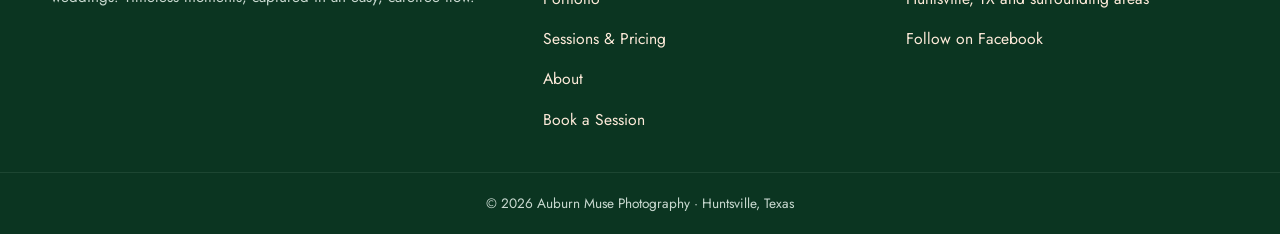
==== commit 619612fa: "Correct all four session prices to Emmi's current published values Re-read auburnmuse.mypixieset.com" ====
--- a/index.html
+++ b/index.html
@@ -8,7 +8,7 @@
   <!-- DRAFT MODE: remove the noindex line and open robots.txt at launch -->
   <meta name="robots" content="noindex,nofollow">
   <title>Auburn Muse Photography | Huntsville, TX Photographer</title>
-  <meta name="description" content="Digital and film photography in Huntsville, Texas. Couples, family, senior, and wedding sessions with an easy, carefree flow, delivered in a beautiful online gallery. Sessions from $125.">
+  <meta name="description" content="Digital and film photography in Huntsville, Texas. Couples, family, senior, and wedding sessions with an easy, carefree flow, delivered in a beautiful online gallery. Sessions from $65.">
   <link rel="canonical" href="https://alexharper24.github.io/auburnmuse-website-repo/">
   <meta name="geo.region" content="US-TX">
   <meta name="geo.placename" content="Huntsville, Texas">
@@ -35,7 +35,7 @@
     "image": "https://alexharper24.github.io/auburnmuse-website-repo/img/hero-couple-columns.jpg",
     "url": "https://alexharper24.github.io/auburnmuse-website-repo/",
     "email": "auburnmusephotography@gmail.com",
-    "priceRange": "$125-$500",
+    "priceRange": "$65-$450",
     "founder": { "@type": "Person", "name": "Emmi Breazeale" },
     "address": { "@type": "PostalAddress", "addressLocality": "Huntsville", "addressRegion": "TX", "addressCountry": "US" },
     "areaServed": "Huntsville, Texas and surrounding areas",
@@ -85,7 +85,7 @@
     <span><svg viewBox="0 0 24 24" fill="none" stroke="currentColor" stroke-width="2" stroke-linecap="round" stroke-linejoin="round" aria-hidden="true"><path d="M21 10c0 7-9 13-9 13s-9-6-9-13a9 9 0 0 1 18 0z"/><circle cx="12" cy="10" r="3"/></svg>Huntsville, TX and surrounding areas</span>
     <span><svg viewBox="0 0 24 24" fill="none" stroke="currentColor" stroke-width="2" stroke-linecap="round" stroke-linejoin="round" aria-hidden="true"><rect x="2" y="2" width="20" height="20" rx="2.18"/><line x1="7" y1="2" x2="7" y2="22"/><line x1="17" y1="2" x2="17" y2="22"/><line x1="2" y1="12" x2="22" y2="12"/></svg>Digital and film photography</span>
     <span><svg viewBox="0 0 24 24" fill="none" stroke="currentColor" stroke-width="2" stroke-linecap="round" stroke-linejoin="round" aria-hidden="true"><rect x="3" y="3" width="18" height="18" rx="2"/><circle cx="8.5" cy="8.5" r="1.5"/><path d="M21 15l-5-5L5 21"/></svg>Online gallery delivery</span>
-    <span><svg viewBox="0 0 24 24" fill="none" stroke="currentColor" stroke-width="2" stroke-linecap="round" stroke-linejoin="round" aria-hidden="true"><path d="M20.59 13.41l-7.17 7.17a2 2 0 0 1-2.83 0L2 12V2h10l8.59 8.59a2 2 0 0 1 0 2.83z"/><line x1="7" y1="7" x2="7.01" y2="7"/></svg>Sessions from $125</span>
+    <span><svg viewBox="0 0 24 24" fill="none" stroke="currentColor" stroke-width="2" stroke-linecap="round" stroke-linejoin="round" aria-hidden="true"><path d="M20.59 13.41l-7.17 7.17a2 2 0 0 1-2.83 0L2 12V2h10l8.59 8.59a2 2 0 0 1 0 2.83z"/><line x1="7" y1="7" x2="7.01" y2="7"/></svg>Sessions from $65</span>
   </div>
 </div>
 
@@ -105,13 +105,13 @@
         <div class="s-body">
           <p class="s-desc">Quick and sweet. Perfect for seniors, maternity, solo portraits, back to school photos, and the pictures you keep putting off.</p>
           <ul class="s-meta">
-            <li>7&ndash;15 edited images</li>
+            <li>10&ndash;20 edited images</li>
             <li>Ready in 2&ndash;3 weeks</li>
             <li>Online gallery</li>
           </ul>
           <span class="s-more">See what is included</span>
         </div>
-        <div class="s-price">$125</div>
+        <div class="s-price">$65</div>
       </a>
       <a class="session-row" href="pricing.html#couples">
         <div class="s-head">
@@ -127,7 +127,7 @@
           </ul>
           <span class="s-more">See what is included</span>
         </div>
-        <div class="s-price">$150</div>
+        <div class="s-price">$125</div>
       </a>
       <a class="session-row" href="pricing.html#family">
         <div class="s-head">
@@ -143,12 +143,12 @@
           </ul>
           <span class="s-more">See what is included</span>
         </div>
-        <div class="s-price">$250</div>
+        <div class="s-price">$200</div>
       </a>
       <a class="session-row" href="pricing.html#weddings">
         <div class="s-head">
           <div class="s-name">Weddings</div>
-          <div class="len">Your whole day</div>
+          <div class="len">Travel fees may apply</div>
         </div>
         <div class="s-body">
           <p class="s-desc">Every moment of your special day, posed and candid, from the moment I arrive at your venue.</p>
@@ -159,7 +159,7 @@
           </ul>
           <span class="s-more">See what is included</span>
         </div>
-        <div class="s-price">$500</div>
+        <div class="s-price">$450</div>
       </a>
     </div>
     <p class="sessions-note reveal">Travel beyond Huntsville is welcome, and fees may apply. <a href="pricing.html">See full session details</a></p>
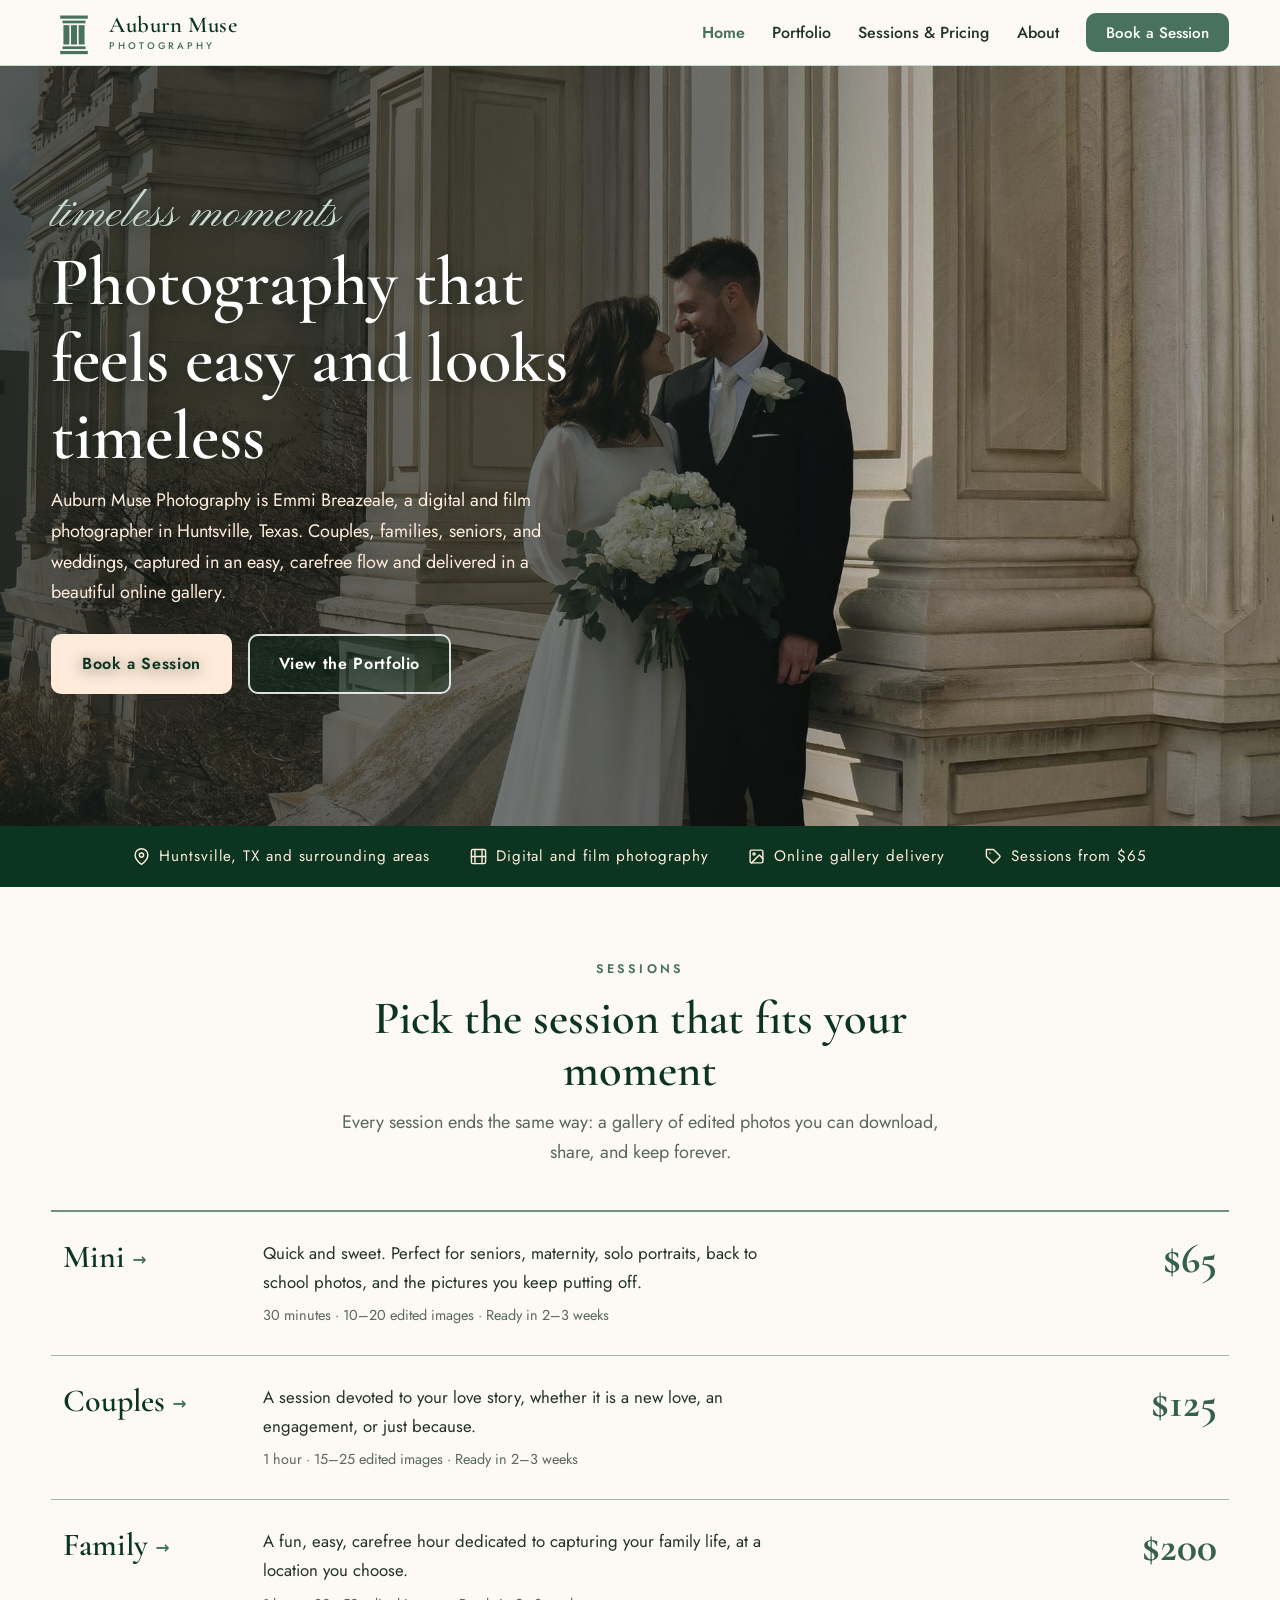
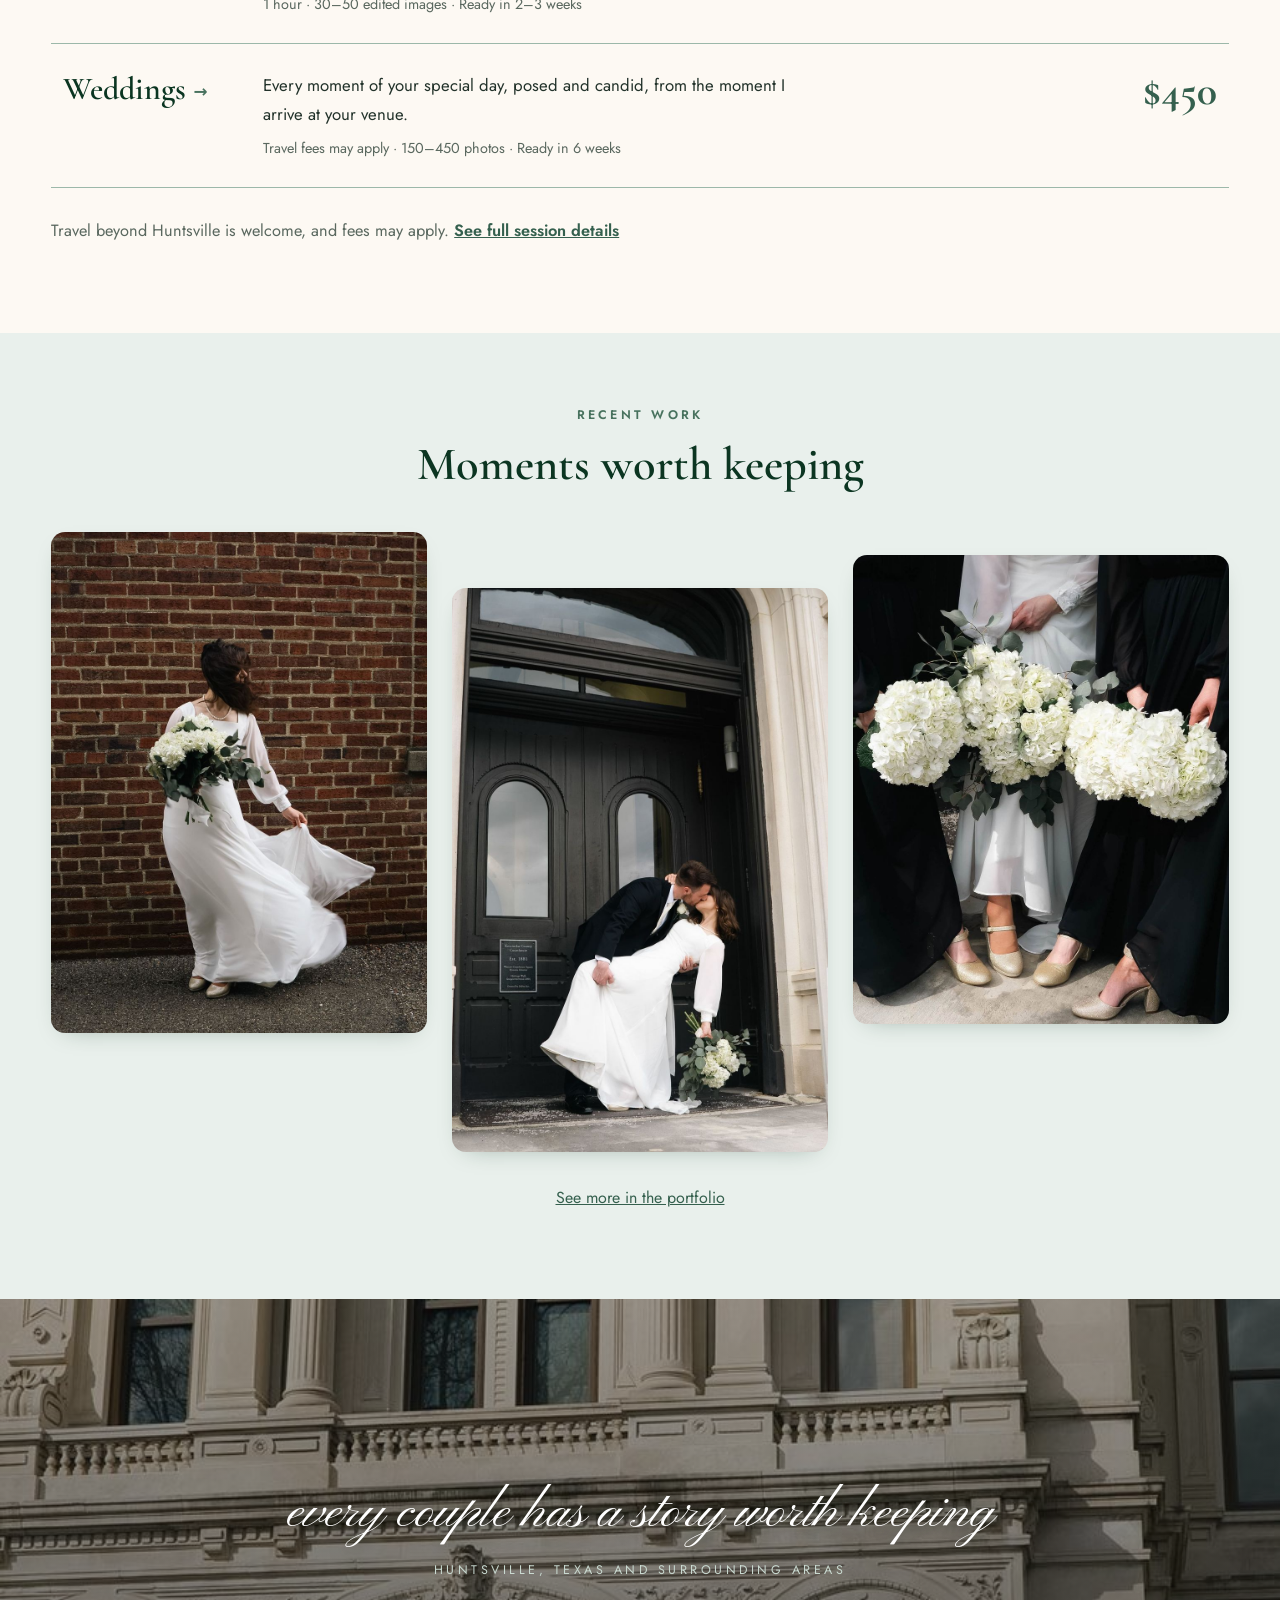
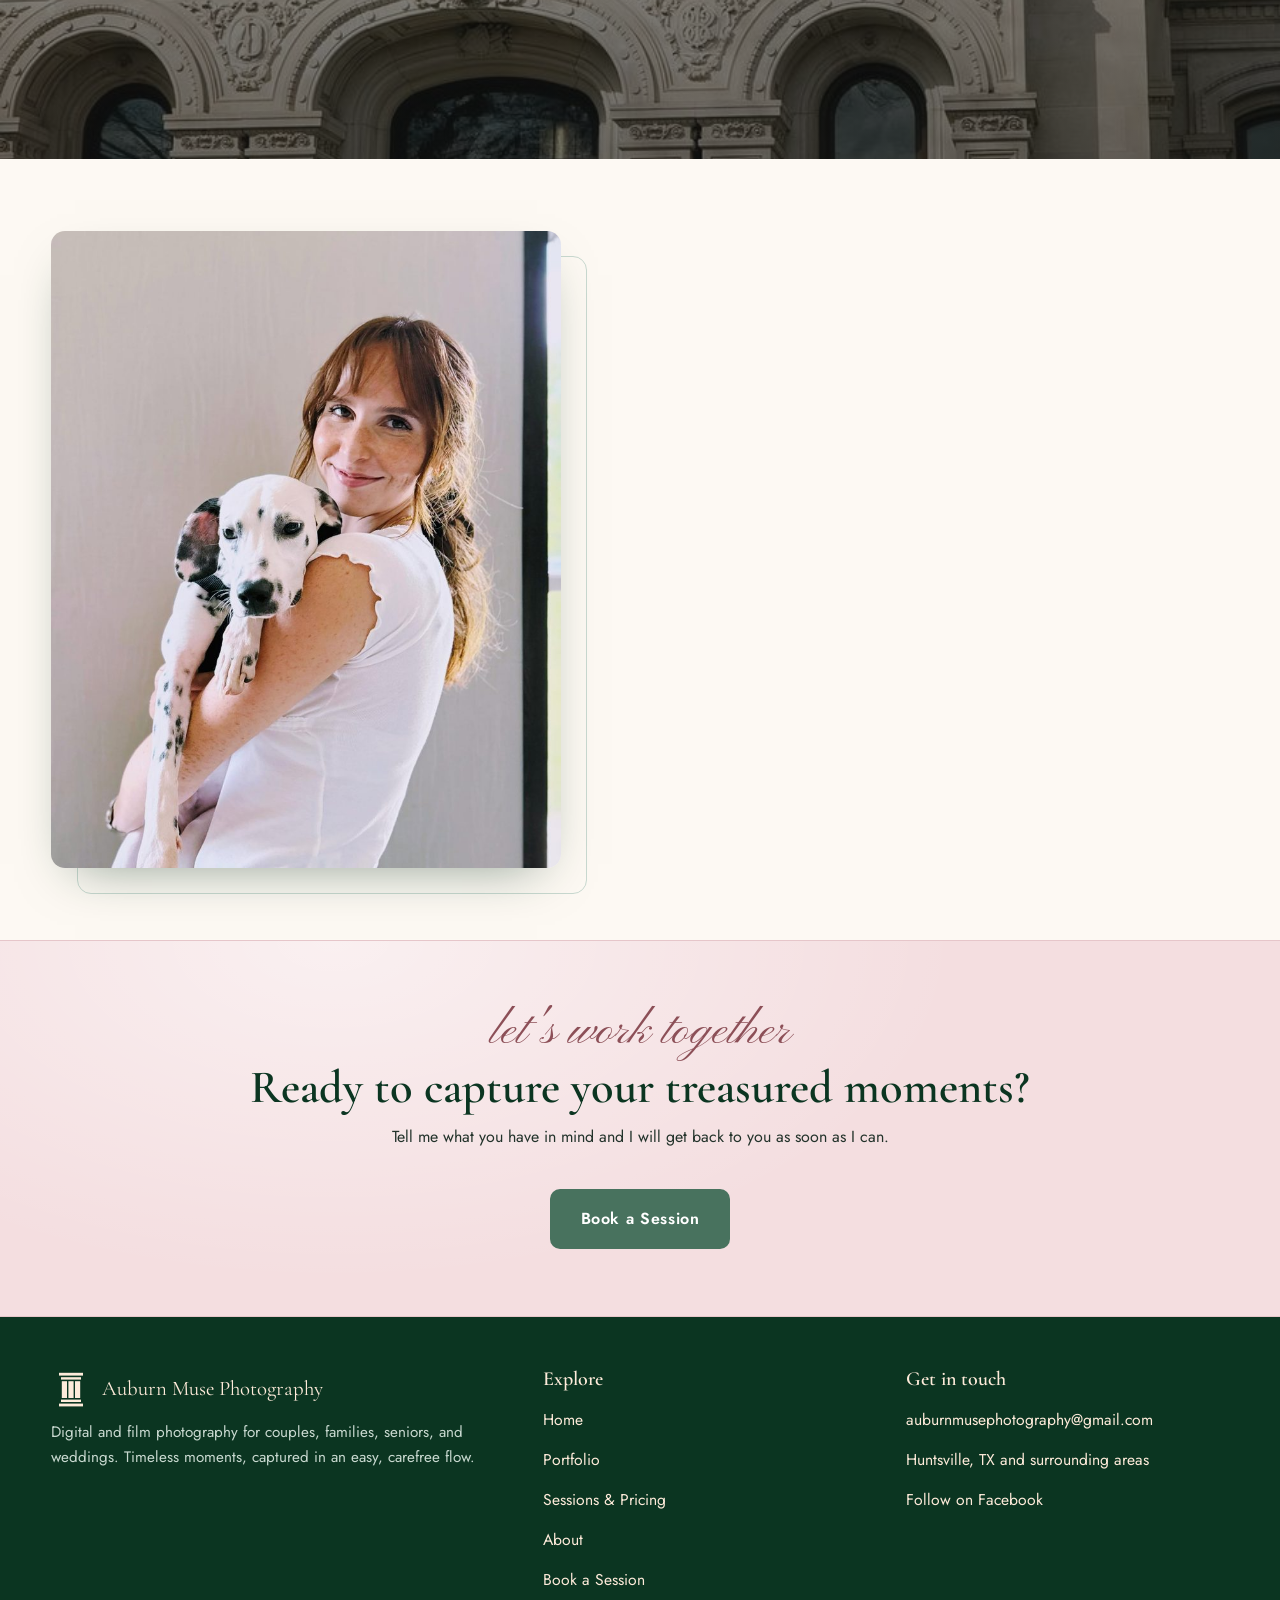
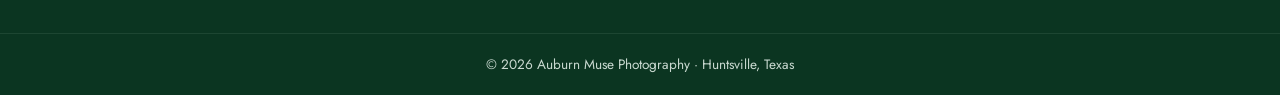
==== commit 8fdd9600: "Simplify the session rows: six competing elements down to three The rows were carrying a name, a dur" ====
--- a/index.html
+++ b/index.html
@@ -25,7 +25,7 @@
   <link rel="preconnect" href="https://fonts.googleapis.com">
   <link rel="preconnect" href="https://fonts.gstatic.com" crossorigin>
   <link href="https://fonts.googleapis.com/css2?family=Cormorant+Garamond:ital,wght@0,400;0,500;0,600;0,700;1,400;1,500&family=Jost:wght@400;500;600&family=Pinyon+Script&display=swap" rel="stylesheet">
-  <link rel="stylesheet" href="style.css?v=7">
+  <link rel="stylesheet" href="style.css?v=8">
   <script type="application/ld+json">
   {
     "@context": "https://schema.org",
@@ -98,66 +98,34 @@
     </div>
     <div class="sessions reveal">
       <a class="session-row" href="pricing.html#mini">
-        <div class="s-head">
-          <div class="s-name">Mini</div>
-          <div class="len">30 minutes</div>
-        </div>
+        <div class="s-name">Mini<span class="s-arrow" aria-hidden="true">&rarr;</span></div>
         <div class="s-body">
           <p class="s-desc">Quick and sweet. Perfect for seniors, maternity, solo portraits, back to school photos, and the pictures you keep putting off.</p>
-          <ul class="s-meta">
-            <li>10&ndash;20 edited images</li>
-            <li>Ready in 2&ndash;3 weeks</li>
-            <li>Online gallery</li>
-          </ul>
-          <span class="s-more">See what is included</span>
+          <p class="s-meta">30 minutes &middot; 10&ndash;20 edited images &middot; Ready in 2&ndash;3 weeks</p>
         </div>
         <div class="s-price">$65</div>
       </a>
       <a class="session-row" href="pricing.html#couples">
-        <div class="s-head">
-          <div class="s-name">Couples</div>
-          <div class="len">1 hour</div>
-        </div>
+        <div class="s-name">Couples<span class="s-arrow" aria-hidden="true">&rarr;</span></div>
         <div class="s-body">
           <p class="s-desc">A session devoted to your love story, whether it is a new love, an engagement, or just because.</p>
-          <ul class="s-meta">
-            <li>15&ndash;25 edited images</li>
-            <li>Ready in 2&ndash;3 weeks</li>
-            <li>Online gallery</li>
-          </ul>
-          <span class="s-more">See what is included</span>
+          <p class="s-meta">1 hour &middot; 15&ndash;25 edited images &middot; Ready in 2&ndash;3 weeks</p>
         </div>
         <div class="s-price">$125</div>
       </a>
       <a class="session-row" href="pricing.html#family">
-        <div class="s-head">
-          <div class="s-name">Family</div>
-          <div class="len">1 hour</div>
-        </div>
+        <div class="s-name">Family<span class="s-arrow" aria-hidden="true">&rarr;</span></div>
         <div class="s-body">
           <p class="s-desc">A fun, easy, carefree hour dedicated to capturing your family life, at a location you choose.</p>
-          <ul class="s-meta">
-            <li>30&ndash;50 edited images</li>
-            <li>Ready in 2&ndash;3 weeks</li>
-            <li>Online gallery</li>
-          </ul>
-          <span class="s-more">See what is included</span>
+          <p class="s-meta">1 hour &middot; 30&ndash;50 edited images &middot; Ready in 2&ndash;3 weeks</p>
         </div>
         <div class="s-price">$200</div>
       </a>
       <a class="session-row" href="pricing.html#weddings">
-        <div class="s-head">
-          <div class="s-name">Weddings</div>
-          <div class="len">Travel fees may apply</div>
-        </div>
+        <div class="s-name">Weddings<span class="s-arrow" aria-hidden="true">&rarr;</span></div>
         <div class="s-body">
           <p class="s-desc">Every moment of your special day, posed and candid, from the moment I arrive at your venue.</p>
-          <ul class="s-meta">
-            <li>150&ndash;450 photos</li>
-            <li>Ready in 6 weeks</li>
-            <li>Online gallery</li>
-          </ul>
-          <span class="s-more">See what is included</span>
+          <p class="s-meta">Travel fees may apply &middot; 150&ndash;450 photos &middot; Ready in 6 weeks</p>
         </div>
         <div class="s-price">$450</div>
       </a>
--- a/style.css
+++ b/style.css
@@ -139,34 +139,21 @@
   gap:1rem 2.5rem;align-items:start;padding:1.7rem .75rem;
   border-bottom:1px solid var(--rule);transition:background .2s ease,border-color .2s ease;
   text-decoration:none;color:inherit;position:relative}
-.session-row .s-head{padding-top:.1rem}
 .session-row .s-name{font-family:var(--serif);font-size:2rem;font-weight:600;
   color:var(--green-ink);line-height:1.1}
-.session-row .len{font-size:.74rem;letter-spacing:.18em;text-transform:uppercase;
-  color:var(--green-deep);font-weight:600;margin-top:.3rem}
-.session-row .s-desc{color:var(--ink);font-size:1.06rem;margin:0 0 .7rem;max-width:52ch}
-/* What you actually get. This is the information people are scanning for, so it
-   is on the card rather than only on the pricing page. */
-/* Flat inline list, divided by thin rules, rather than pills. */
-.session-row .s-meta{list-style:none;margin:0;padding:0;display:flex;
-  flex-wrap:wrap;gap:.2rem 1rem}
-.session-row .s-meta li{font-size:.88rem;font-weight:500;color:var(--green-deep);
-  letter-spacing:.02em;white-space:nowrap;padding-left:1rem;border-left:1px solid var(--rule)}
-.session-row .s-meta li:first-child{padding-left:0;border-left:0}
+/* One quiet arrow instead of "see what is included" repeated on all four rows */
+.session-row .s-arrow{font-family:var(--sans);font-size:1.05rem;color:var(--green);
+  margin-left:.45rem;display:inline-block;transition:transform .2s ease;vertical-align:.12em}
+.session-row .s-desc{color:var(--ink);font-size:1.05rem;margin:0 0 .45rem;max-width:54ch}
+/* The facts on one quiet line. Anything identical across all four rows (the online
+   gallery) is stated once in the section lead instead of four times down here. */
+.session-row .s-meta{font-size:.9rem;color:var(--ink-soft);margin:0}
 .session-row .s-price{font-family:var(--serif);font-size:2.6rem;font-weight:700;
   color:var(--green-deep);white-space:nowrap;line-height:1;text-align:right}
-/* "See details" affordance. Kept subtle with weight and size rather than opacity:
-   a faded label measured 4.2:1, under the 4.5:1 floor for text this small. */
-.session-row .s-more{display:block;font-family:var(--sans);font-size:.78rem;
-  font-weight:600;letter-spacing:.14em;text-transform:uppercase;color:var(--green-deep);
-  margin-top:.6rem;transition:gap .2s ease}
-.session-row .s-more::after{content:" \2192";display:inline-block;
-  transition:transform .2s ease}
 @media (hover:hover){
   .session-row:hover{background:var(--green-mist);border-bottom-color:var(--rule-strong)}
-  .session-row:hover .s-more{text-decoration:underline}
-  .session-row:hover .s-more::after{transform:translateX(4px)}
   .session-row:hover .s-name{color:var(--green-deep)}
+  .session-row:hover .s-arrow{transform:translateX(4px)}
 }
 .session-row:focus-visible{outline:3px solid var(--green);outline-offset:-3px}
 .sessions-note{margin-top:1.8rem;font-size:1.02rem;color:var(--ink-soft)}
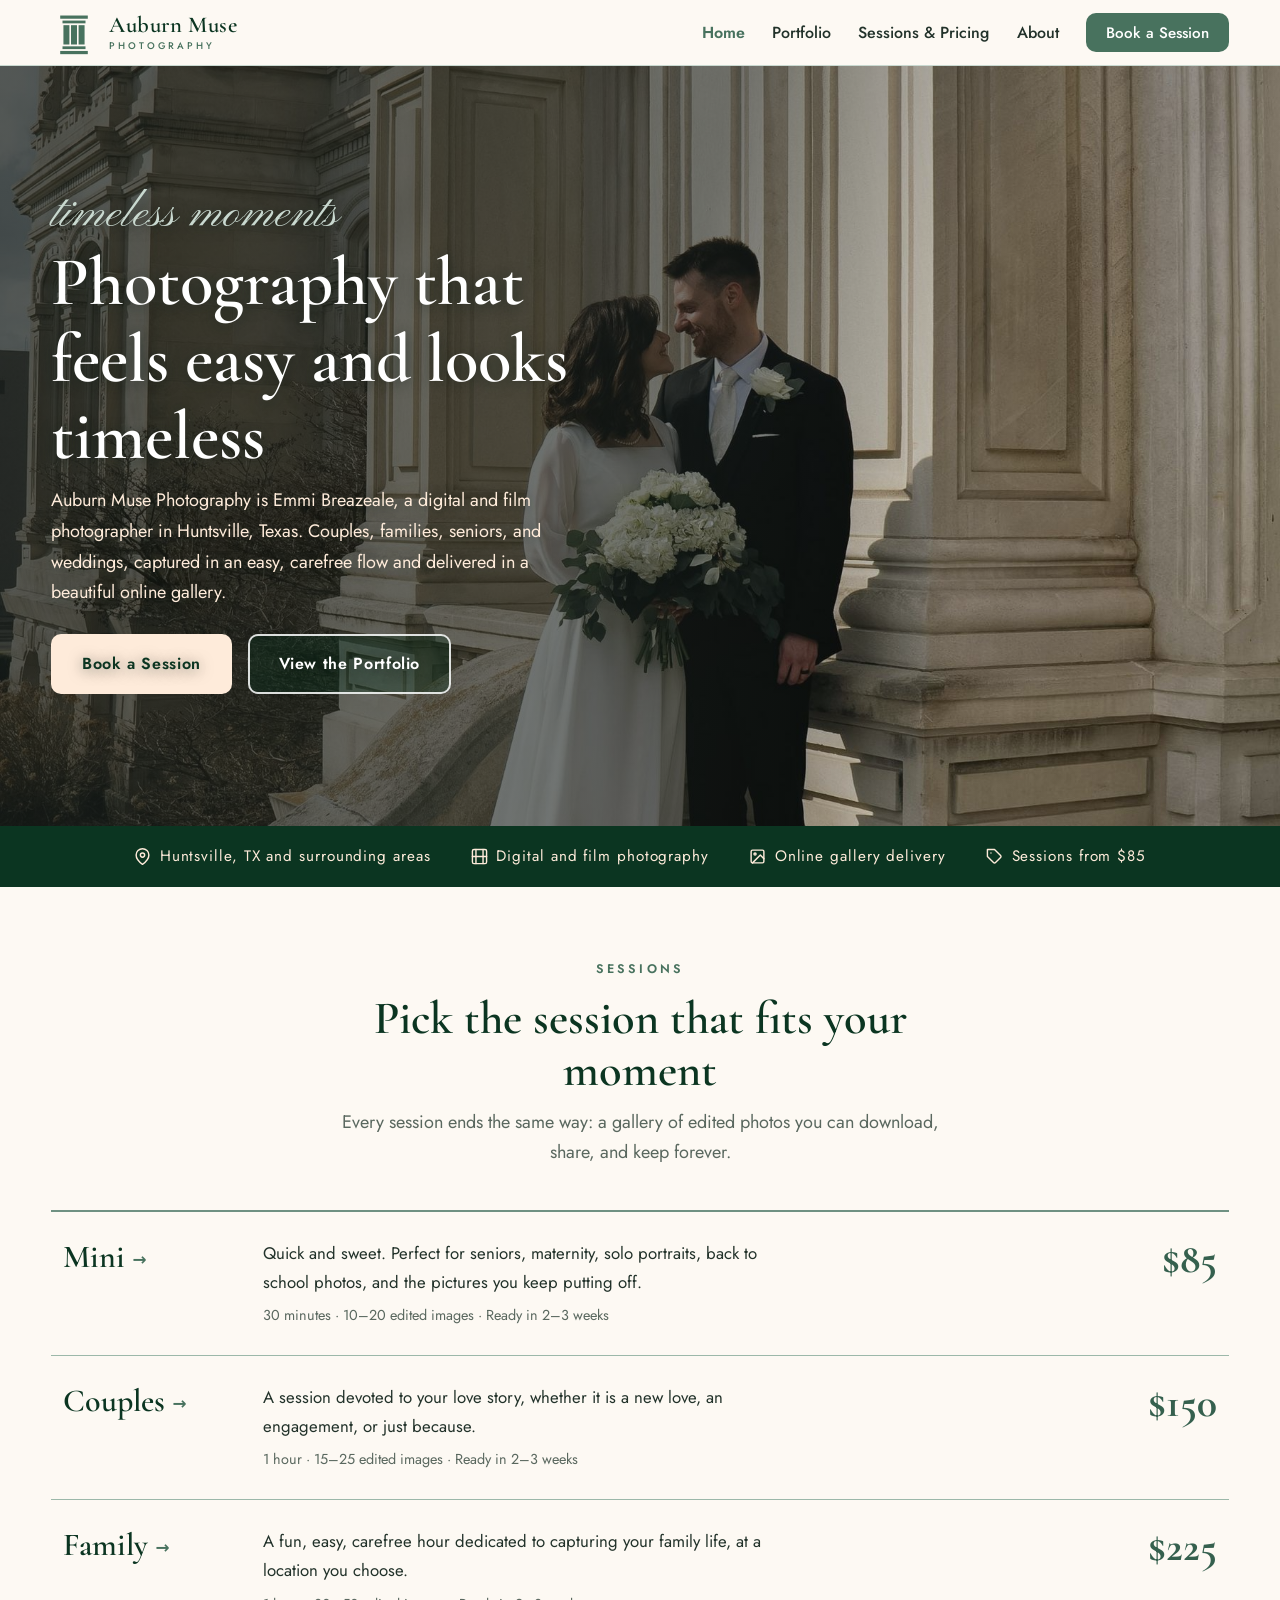
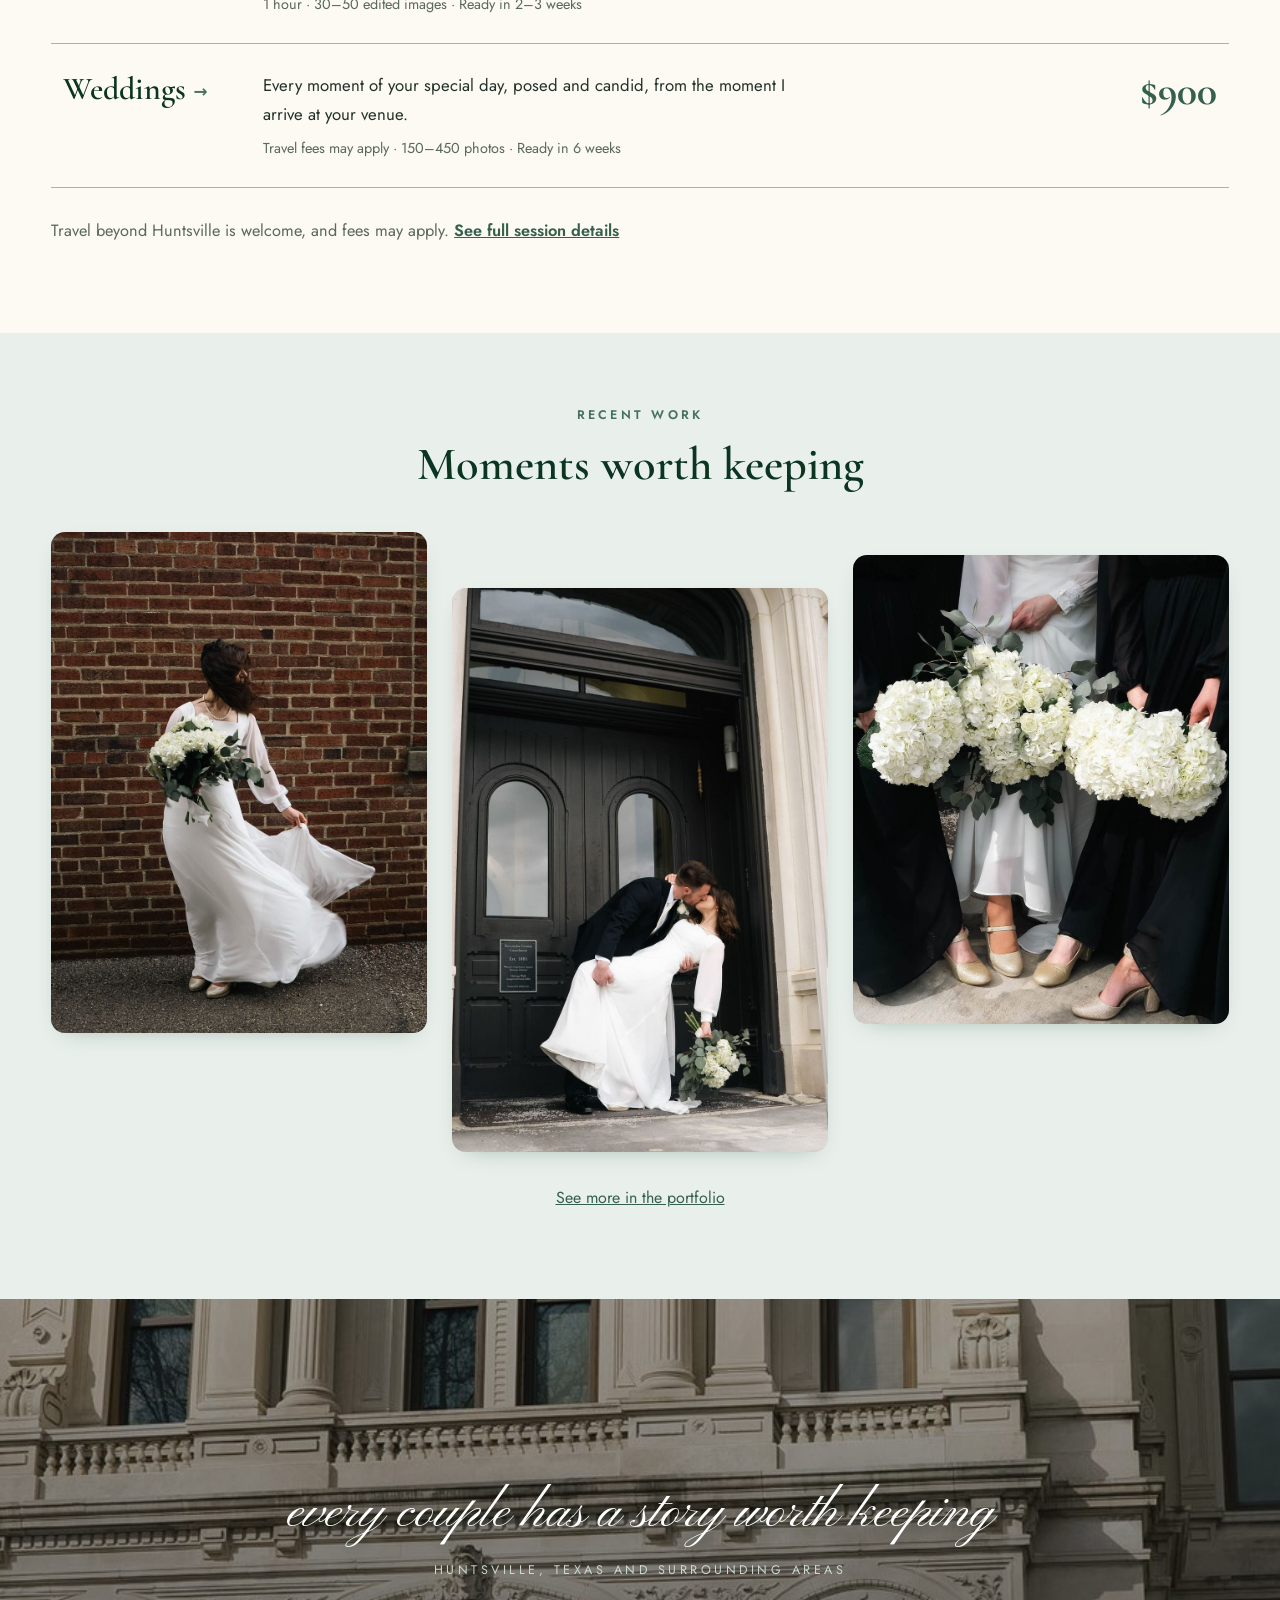
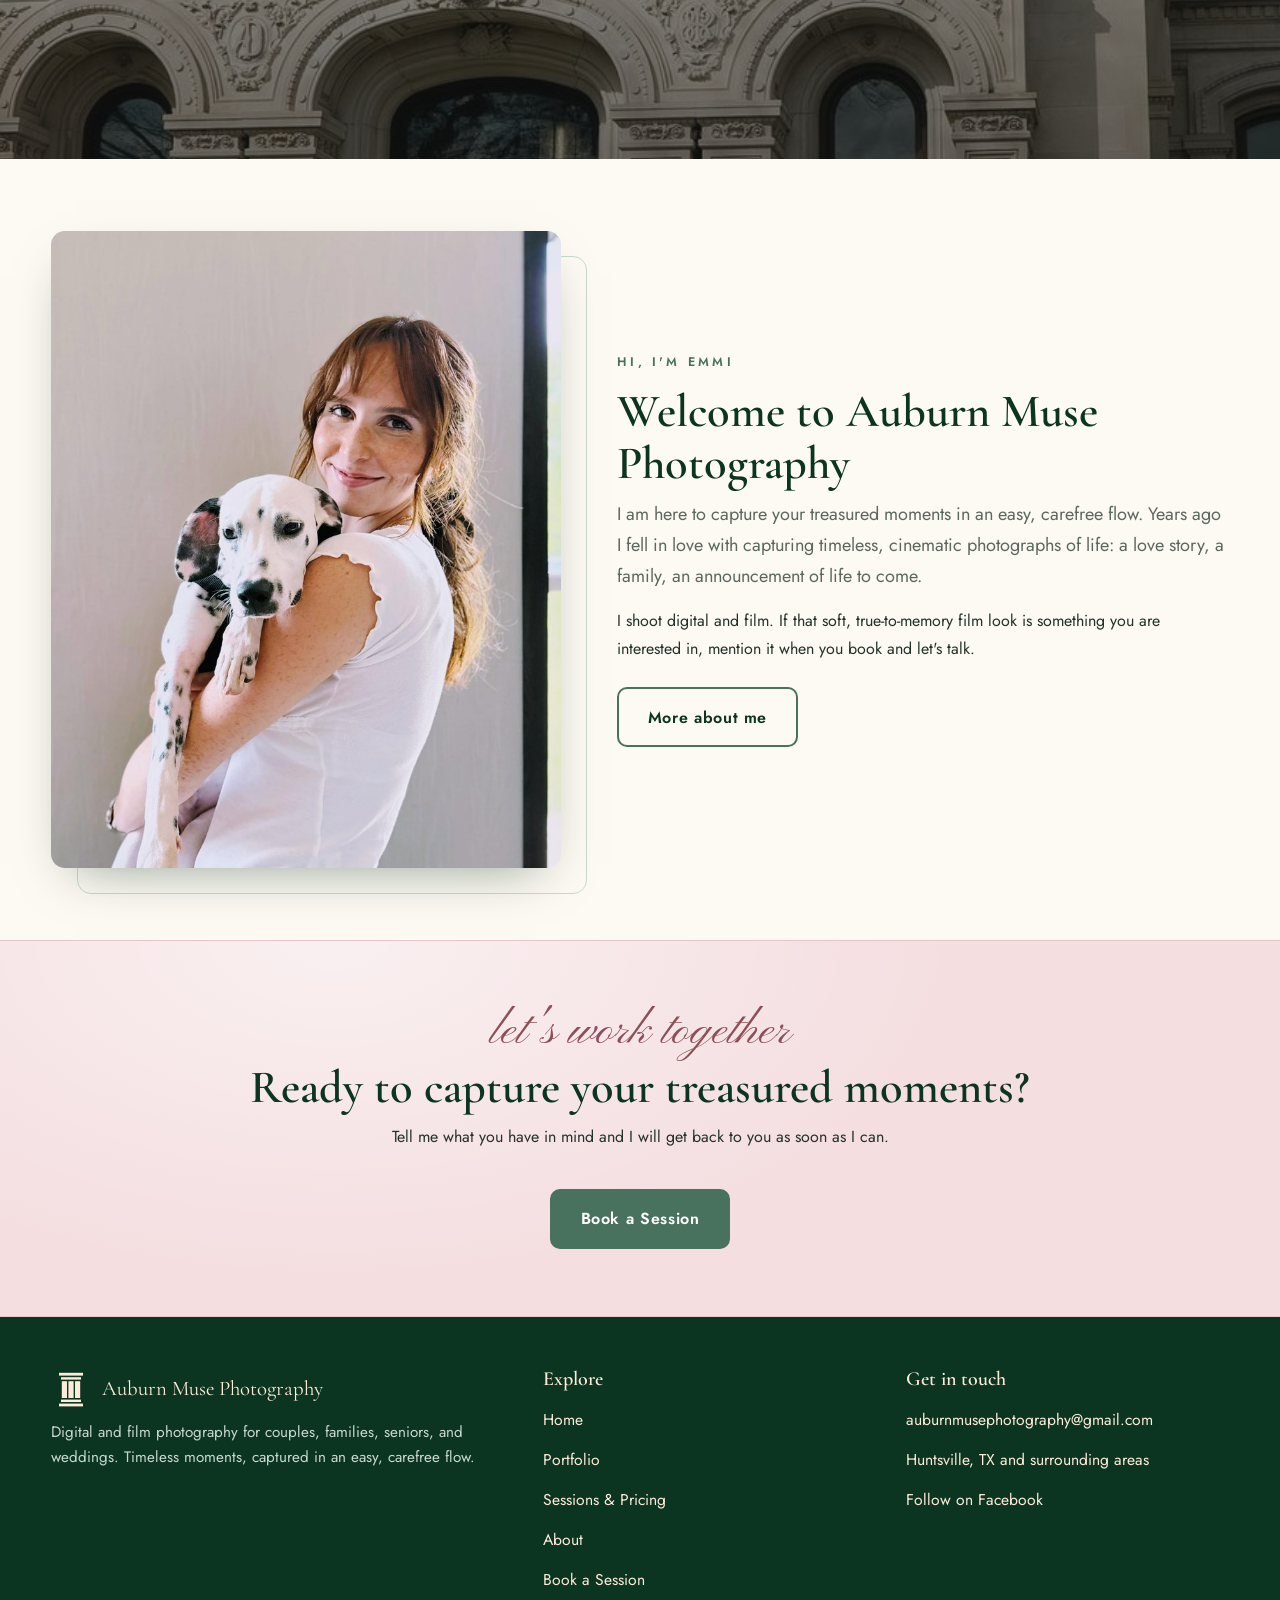
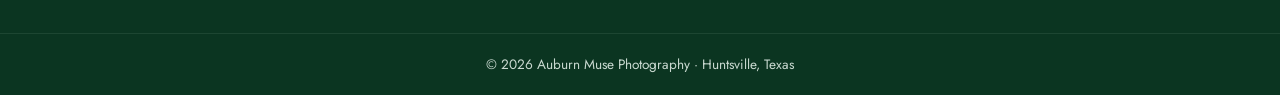
==== commit 5fcd84af: "Move to a beginner pricing ladder at the low end of the band   Mini      $65  -> $85   Couples   $12" ====
--- a/index.html
+++ b/index.html
@@ -8,7 +8,7 @@
   <!-- DRAFT MODE: remove the noindex line and open robots.txt at launch -->
   <meta name="robots" content="noindex,nofollow">
   <title>Auburn Muse Photography | Huntsville, TX Photographer</title>
-  <meta name="description" content="Digital and film photography in Huntsville, Texas. Couples, family, senior, and wedding sessions with an easy, carefree flow, delivered in a beautiful online gallery. Sessions from $65.">
+  <meta name="description" content="Digital and film photography in Huntsville, Texas. Couples, family, senior, and wedding sessions with an easy, carefree flow, delivered in a beautiful online gallery. Sessions from $85.">
   <link rel="canonical" href="https://alexharper24.github.io/auburnmuse-website-repo/">
   <meta name="geo.region" content="US-TX">
   <meta name="geo.placename" content="Huntsville, Texas">
@@ -35,7 +35,7 @@
     "image": "https://alexharper24.github.io/auburnmuse-website-repo/img/hero-couple-columns.jpg",
     "url": "https://alexharper24.github.io/auburnmuse-website-repo/",
     "email": "auburnmusephotography@gmail.com",
-    "priceRange": "$65-$450",
+    "priceRange": "$85-$900",
     "founder": { "@type": "Person", "name": "Emmi Breazeale" },
     "address": { "@type": "PostalAddress", "addressLocality": "Huntsville", "addressRegion": "TX", "addressCountry": "US" },
     "areaServed": "Huntsville, Texas and surrounding areas",
@@ -85,7 +85,7 @@
     <span><svg viewBox="0 0 24 24" fill="none" stroke="currentColor" stroke-width="2" stroke-linecap="round" stroke-linejoin="round" aria-hidden="true"><path d="M21 10c0 7-9 13-9 13s-9-6-9-13a9 9 0 0 1 18 0z"/><circle cx="12" cy="10" r="3"/></svg>Huntsville, TX and surrounding areas</span>
     <span><svg viewBox="0 0 24 24" fill="none" stroke="currentColor" stroke-width="2" stroke-linecap="round" stroke-linejoin="round" aria-hidden="true"><rect x="2" y="2" width="20" height="20" rx="2.18"/><line x1="7" y1="2" x2="7" y2="22"/><line x1="17" y1="2" x2="17" y2="22"/><line x1="2" y1="12" x2="22" y2="12"/></svg>Digital and film photography</span>
     <span><svg viewBox="0 0 24 24" fill="none" stroke="currentColor" stroke-width="2" stroke-linecap="round" stroke-linejoin="round" aria-hidden="true"><rect x="3" y="3" width="18" height="18" rx="2"/><circle cx="8.5" cy="8.5" r="1.5"/><path d="M21 15l-5-5L5 21"/></svg>Online gallery delivery</span>
-    <span><svg viewBox="0 0 24 24" fill="none" stroke="currentColor" stroke-width="2" stroke-linecap="round" stroke-linejoin="round" aria-hidden="true"><path d="M20.59 13.41l-7.17 7.17a2 2 0 0 1-2.83 0L2 12V2h10l8.59 8.59a2 2 0 0 1 0 2.83z"/><line x1="7" y1="7" x2="7.01" y2="7"/></svg>Sessions from $65</span>
+    <span><svg viewBox="0 0 24 24" fill="none" stroke="currentColor" stroke-width="2" stroke-linecap="round" stroke-linejoin="round" aria-hidden="true"><path d="M20.59 13.41l-7.17 7.17a2 2 0 0 1-2.83 0L2 12V2h10l8.59 8.59a2 2 0 0 1 0 2.83z"/><line x1="7" y1="7" x2="7.01" y2="7"/></svg>Sessions from $85</span>
   </div>
 </div>
 
@@ -103,7 +103,7 @@
           <p class="s-desc">Quick and sweet. Perfect for seniors, maternity, solo portraits, back to school photos, and the pictures you keep putting off.</p>
           <p class="s-meta">30 minutes &middot; 10&ndash;20 edited images &middot; Ready in 2&ndash;3 weeks</p>
         </div>
-        <div class="s-price">$65</div>
+        <div class="s-price">$85</div>
       </a>
       <a class="session-row" href="pricing.html#couples">
         <div class="s-name">Couples<span class="s-arrow" aria-hidden="true">&rarr;</span></div>
@@ -111,7 +111,7 @@
           <p class="s-desc">A session devoted to your love story, whether it is a new love, an engagement, or just because.</p>
           <p class="s-meta">1 hour &middot; 15&ndash;25 edited images &middot; Ready in 2&ndash;3 weeks</p>
         </div>
-        <div class="s-price">$125</div>
+        <div class="s-price">$150</div>
       </a>
       <a class="session-row" href="pricing.html#family">
         <div class="s-name">Family<span class="s-arrow" aria-hidden="true">&rarr;</span></div>
@@ -119,7 +119,7 @@
           <p class="s-desc">A fun, easy, carefree hour dedicated to capturing your family life, at a location you choose.</p>
           <p class="s-meta">1 hour &middot; 30&ndash;50 edited images &middot; Ready in 2&ndash;3 weeks</p>
         </div>
-        <div class="s-price">$200</div>
+        <div class="s-price">$225</div>
       </a>
       <a class="session-row" href="pricing.html#weddings">
         <div class="s-name">Weddings<span class="s-arrow" aria-hidden="true">&rarr;</span></div>
@@ -127,7 +127,7 @@
           <p class="s-desc">Every moment of your special day, posed and candid, from the moment I arrive at your venue.</p>
           <p class="s-meta">Travel fees may apply &middot; 150&ndash;450 photos &middot; Ready in 6 weeks</p>
         </div>
-        <div class="s-price">$450</div>
+        <div class="s-price">$900</div>
       </a>
     </div>
     <p class="sessions-note reveal">Travel beyond Huntsville is welcome, and fees may apply. <a href="pricing.html">See full session details</a></p>
